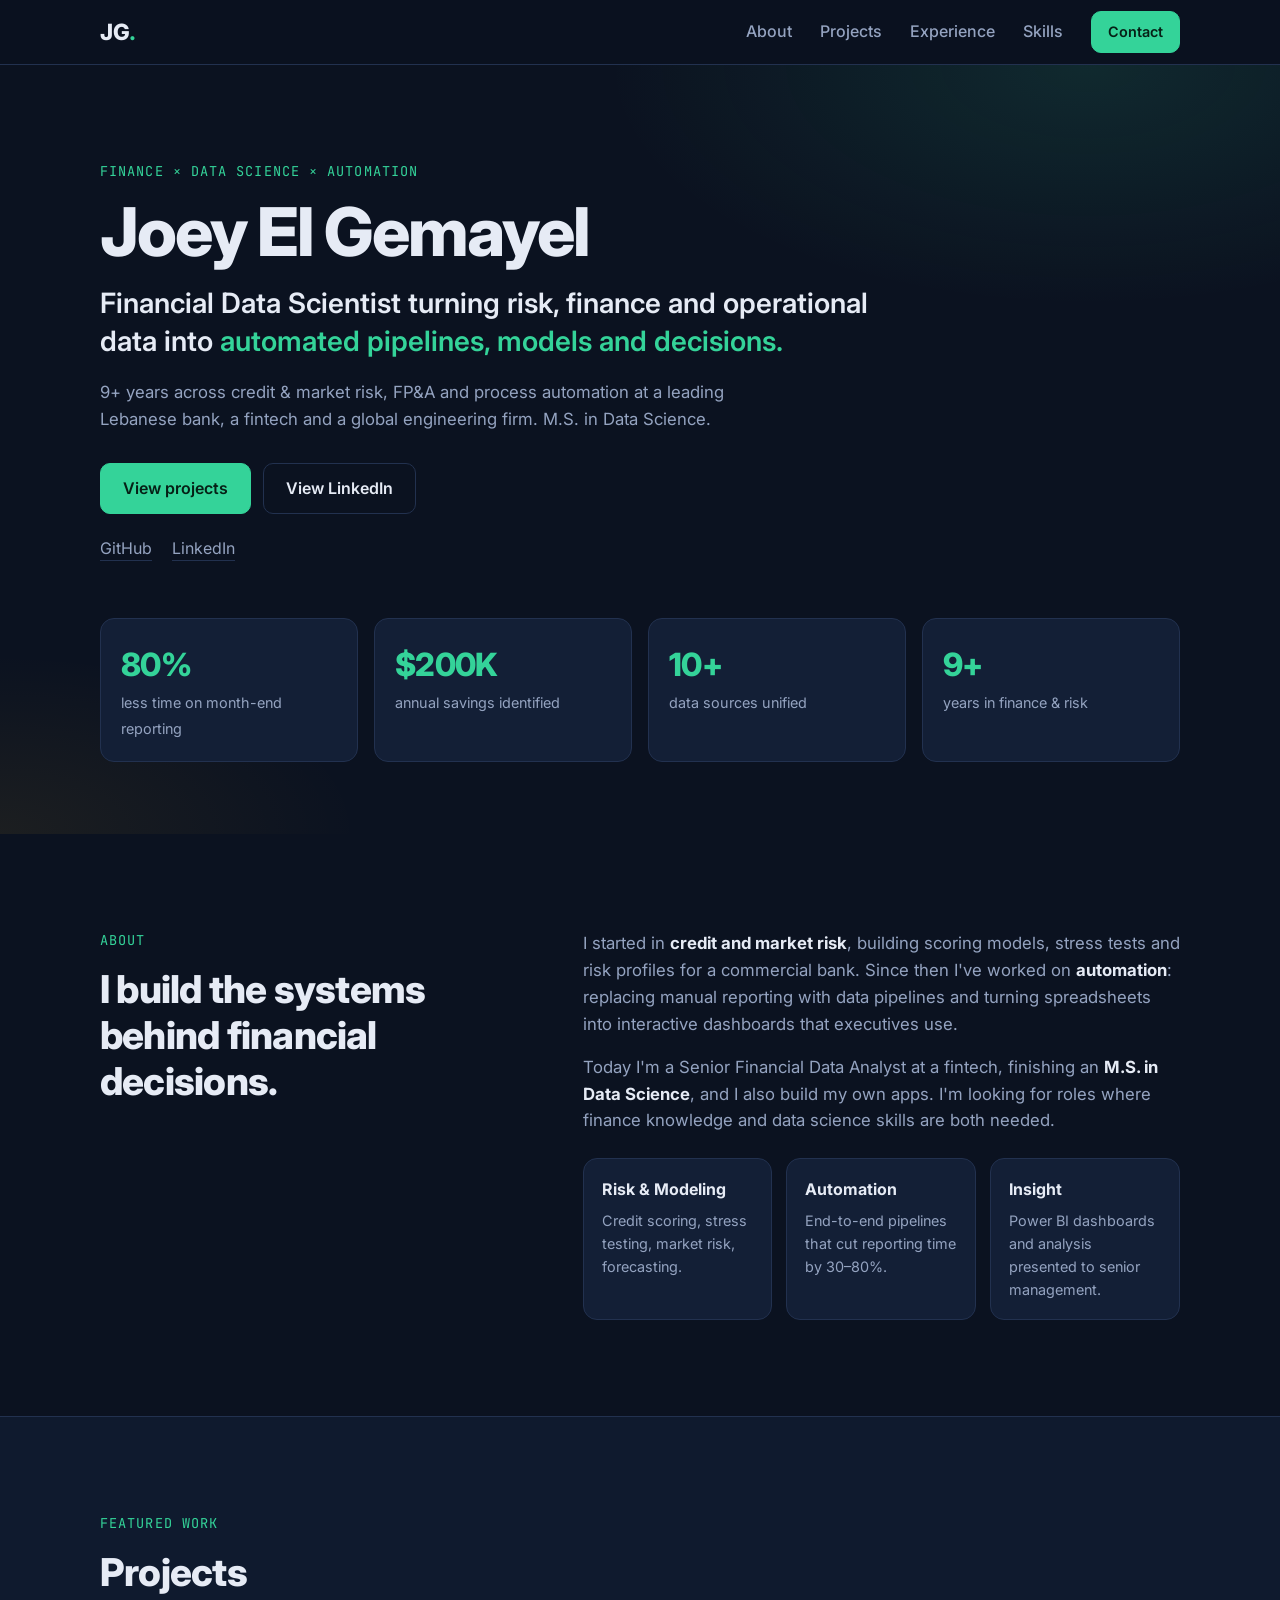
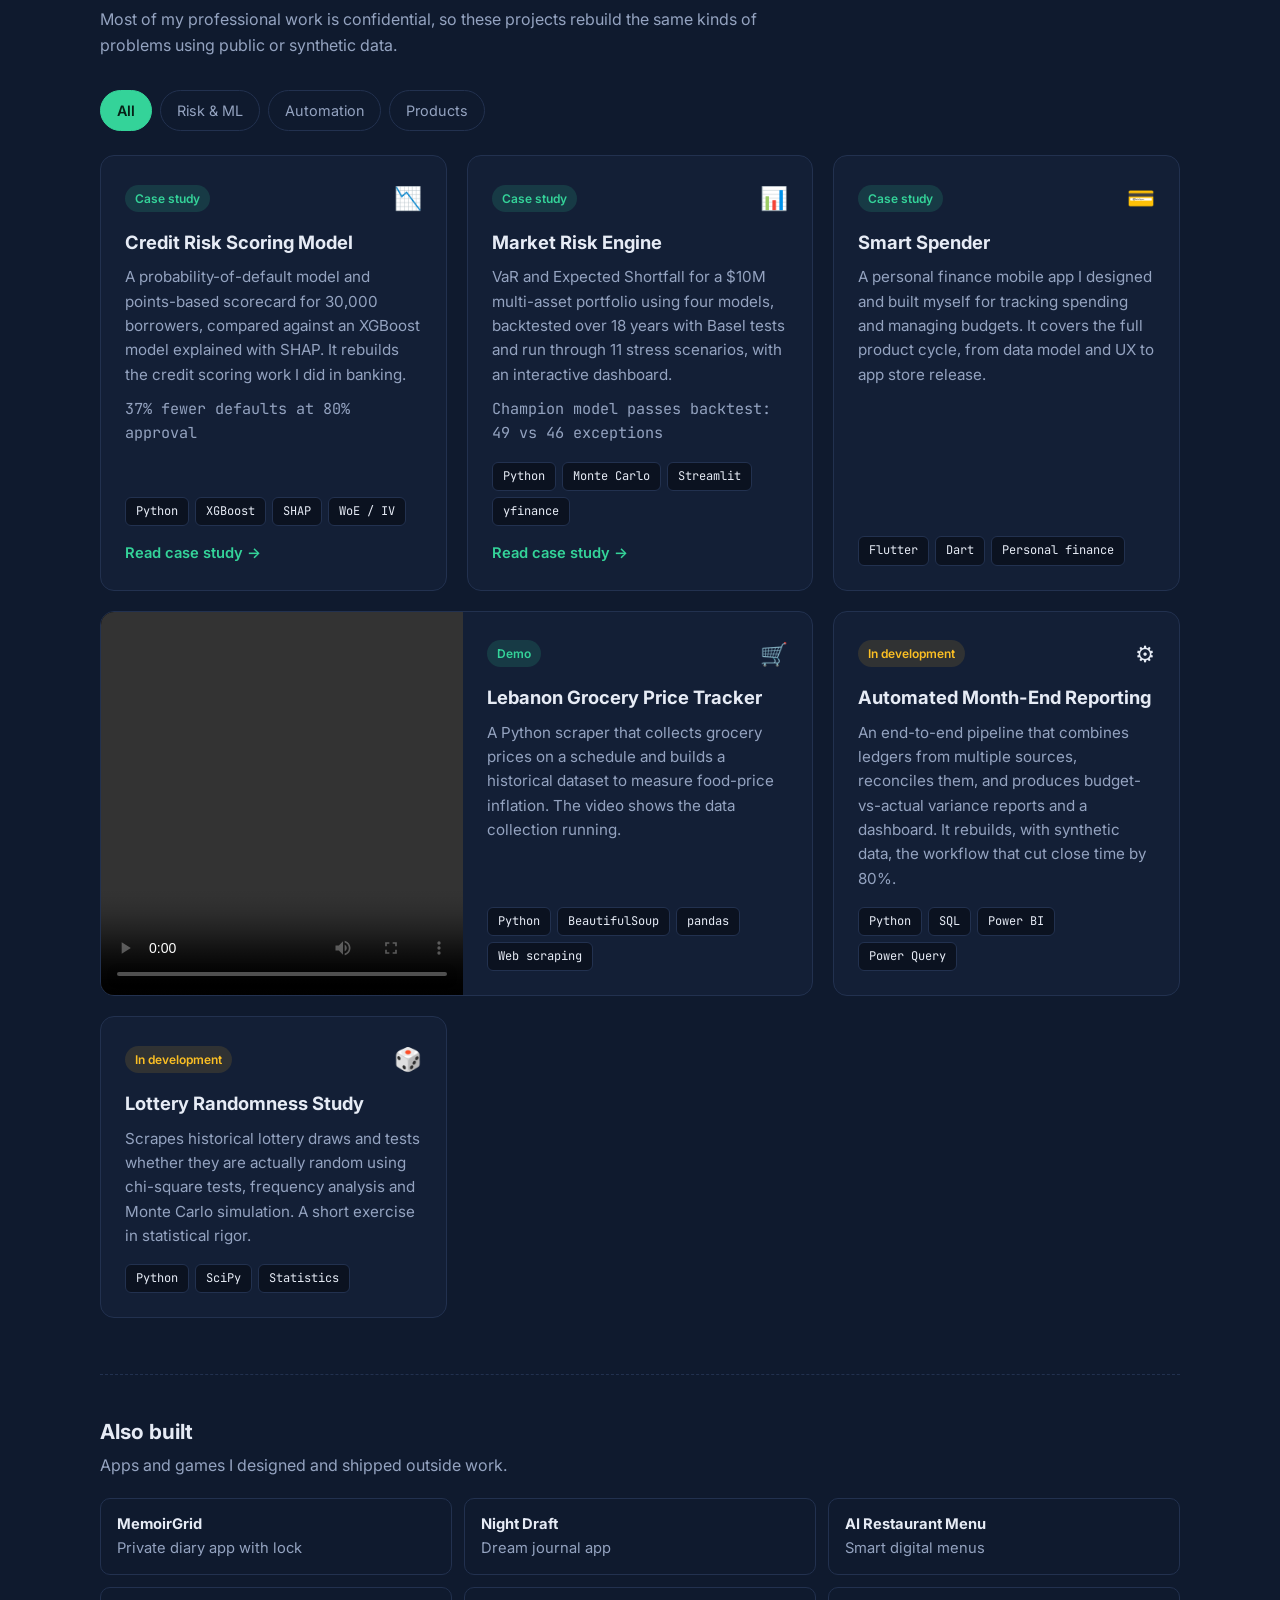
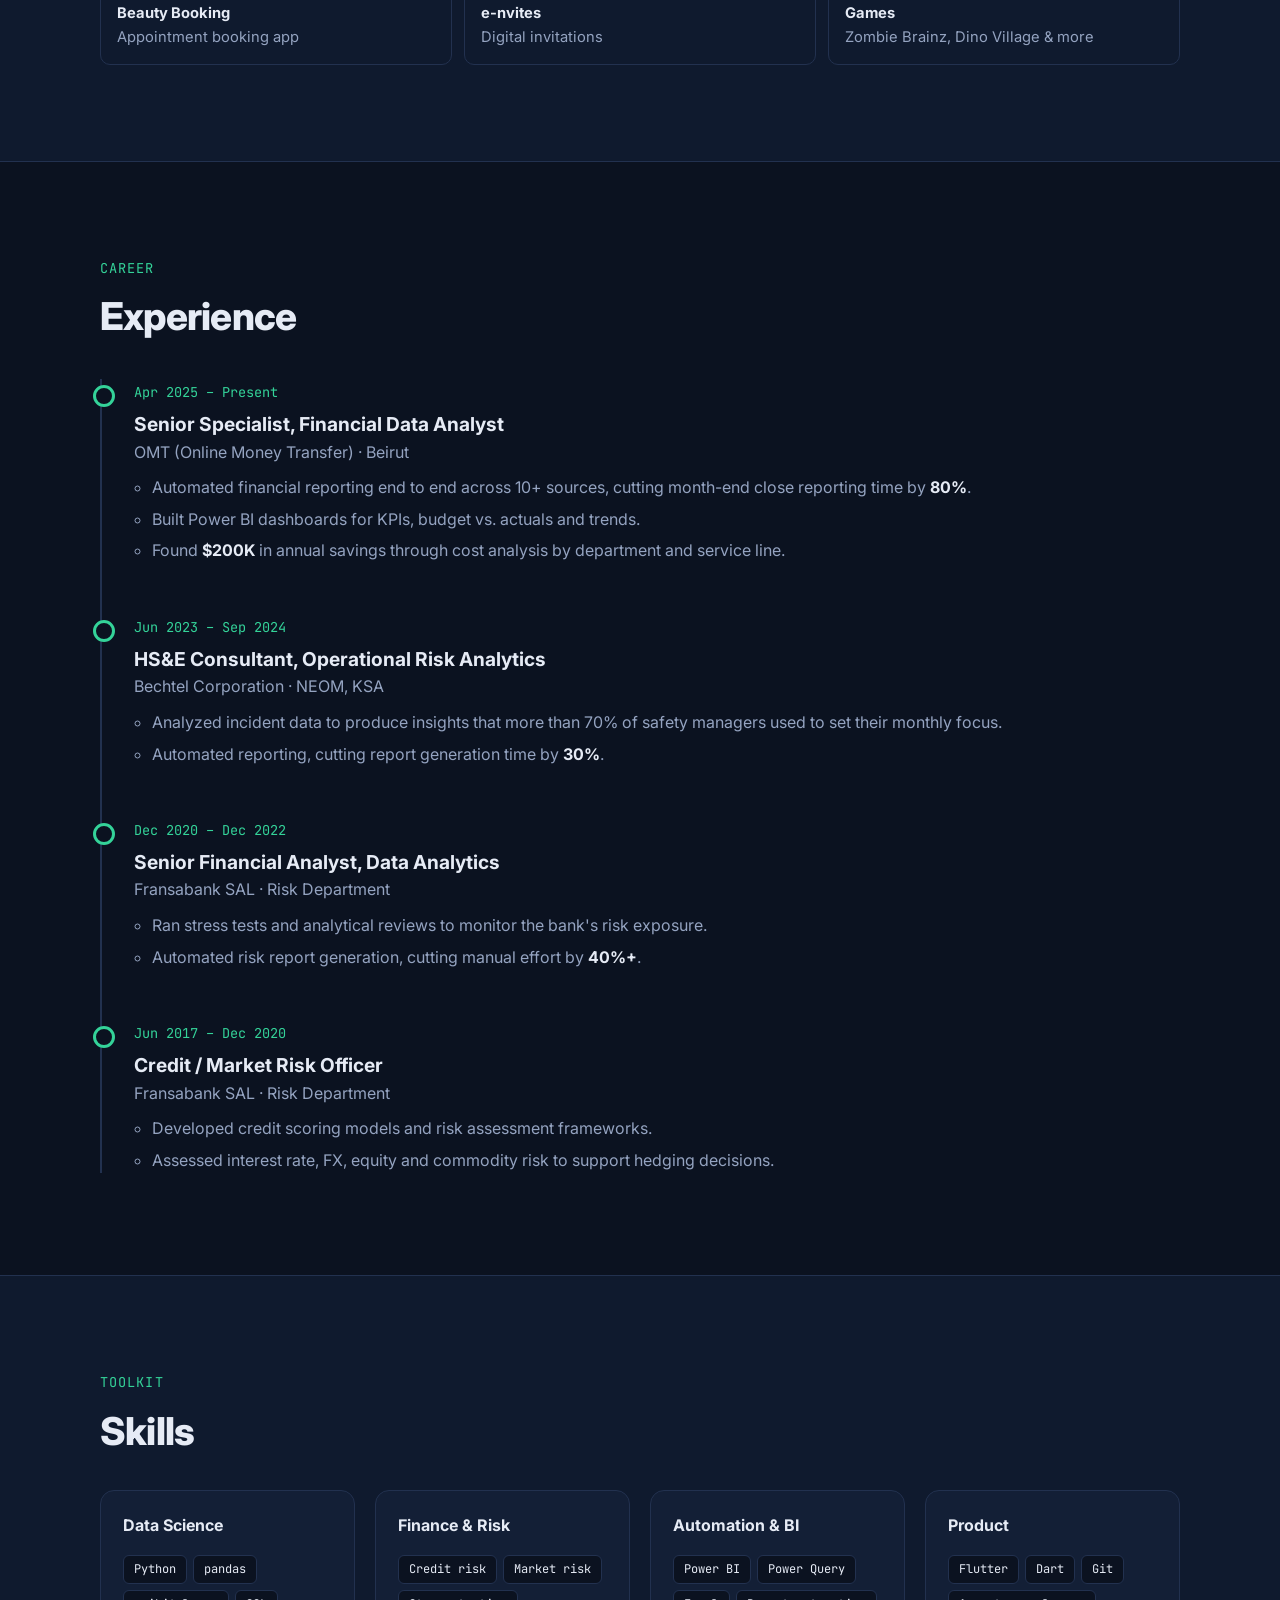
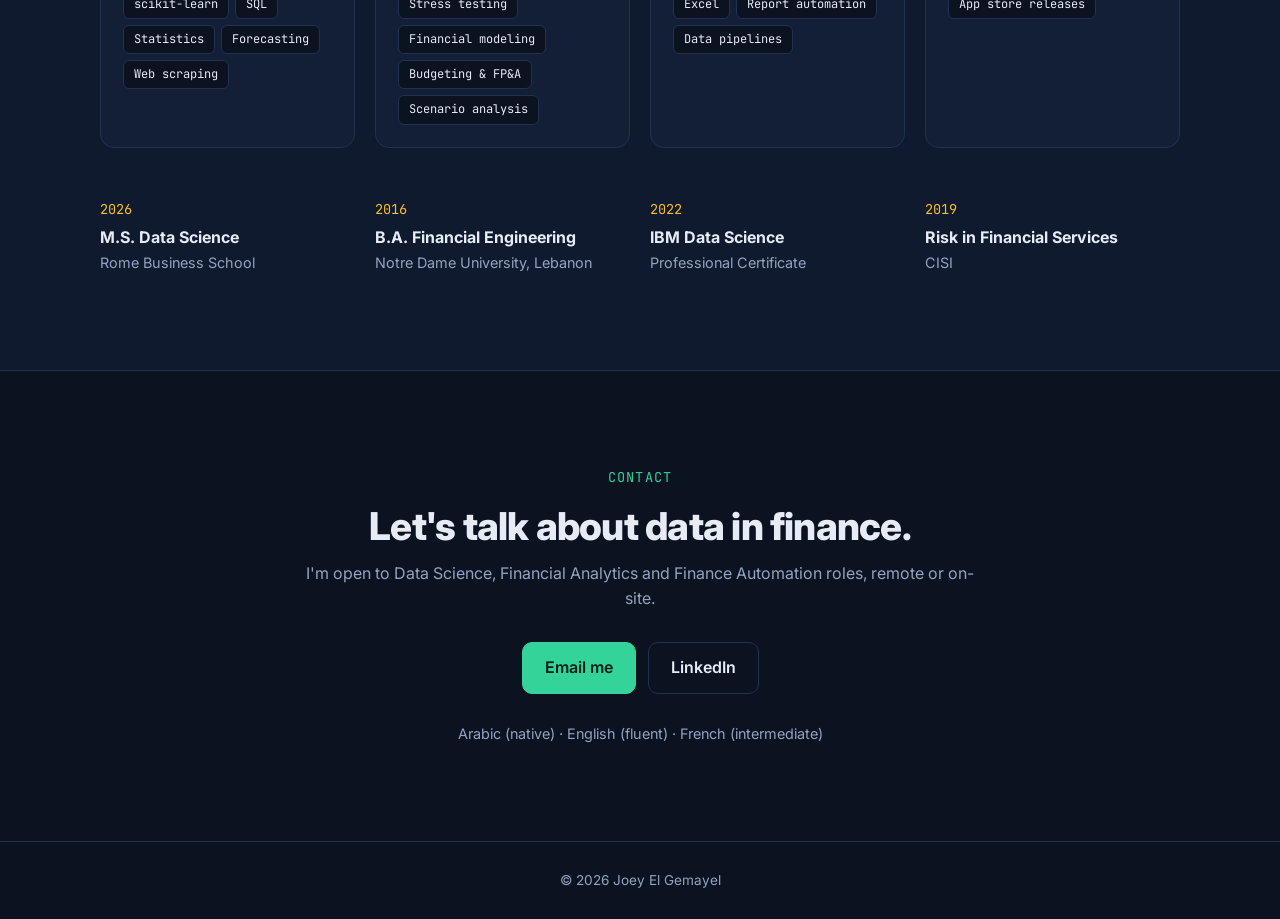
==== index.html @ eca023f8 "Portfolio site: home page and credit/market risk case studies Co-Authored-By: Claude Opus 5.5 <norep" ====
<!doctype html>
<html lang="en">
<head>
  <meta charset="utf-8" />
  <meta name="viewport" content="width=device-width, initial-scale=1" />
  <title>Joey El Gemayel | Financial Data Scientist</title>
  <meta name="description" content="Financial Data Scientist with 9+ years in risk, FP&A and automation. Python, SQL, Power BI, machine learning." />
  <link rel="preconnect" href="https://fonts.googleapis.com" />
  <link rel="preconnect" href="https://fonts.gstatic.com" crossorigin />
  <link href="https://fonts.googleapis.com/css2?family=Inter:wght@400;500;600;700;800&family=JetBrains+Mono:wght@500&display=swap" rel="stylesheet" />
  <link rel="stylesheet" href="styles.css" />
</head>
<body>
  <header class="nav" id="top">
    <div class="container nav-inner">
      <a href="#top" class="logo">JG<span>.</span></a>
      <button class="nav-toggle" aria-label="Open menu" aria-expanded="false">&#9776;</button>
      <nav class="nav-links">
        <a href="#about">About</a>
        <a href="#projects">Projects</a>
        <a href="#experience">Experience</a>
        <a href="#skills">Skills</a>
        <a href="#contact" class="btn btn-small">Contact</a>
      </nav>
    </div>
  </header>

  <main>
    <!-- HERO -->
    <section class="hero">
      <div class="container hero-inner">
        <p class="eyebrow mono">Finance × Data Science × Automation</p>
        <h1>Joey El Gemayel</h1>
        <h2 class="hero-sub">Financial Data Scientist turning risk, finance and operational data into <span class="accent">automated pipelines, models and decisions.</span></h2>
        <p class="hero-text">9+ years across credit &amp; market risk, FP&amp;A and process automation at a leading Lebanese bank, a fintech and a global engineering firm. M.S. in Data Science.</p>
        <div class="hero-cta">
          <a href="#projects" class="btn">View projects</a>
          <a href="https://linkedin.com/in/joey-el-gemayel-682924b0" class="btn btn-ghost" target="_blank" rel="noopener">View LinkedIn</a>
        </div>
        <ul class="hero-links">
          <li><a href="https://github.com/joeygem" target="_blank" rel="noopener">GitHub</a></li>
          <li><a href="https://linkedin.com/in/joey-el-gemayel-682924b0" target="_blank" rel="noopener">LinkedIn</a></li>
        </ul>

        <div class="stats">
          <div class="stat"><span class="stat-num" data-count="80" data-suffix="%">0</span><span class="stat-label">less time on month-end reporting</span></div>
          <div class="stat"><span class="stat-num" data-count="200" data-prefix="$" data-suffix="K">0</span><span class="stat-label">annual savings identified</span></div>
          <div class="stat"><span class="stat-num" data-count="10" data-suffix="+">0</span><span class="stat-label">data sources unified</span></div>
          <div class="stat"><span class="stat-num" data-count="9" data-suffix="+">0</span><span class="stat-label">years in finance &amp; risk</span></div>
        </div>
      </div>
    </section>

    <!-- ABOUT -->
    <section class="section" id="about">
      <div class="container about">
        <div>
          <p class="eyebrow mono">About</p>
          <h2 class="section-title">I build the systems behind financial decisions.</h2>
        </div>
        <div class="about-text">
          <p>I started in <strong>credit and market risk</strong>, building scoring models, stress tests and risk profiles for a commercial bank. Since then I've worked on <strong>automation</strong>: replacing manual reporting with data pipelines and turning spreadsheets into interactive dashboards that executives use.</p>
          <p>Today I'm a Senior Financial Data Analyst at a fintech, finishing an <strong>M.S. in Data Science</strong>, and I also build my own apps. I'm looking for roles where finance knowledge and data science skills are both needed.</p>
          <div class="pillars">
            <div class="pillar"><h3>Risk &amp; Modeling</h3><p>Credit scoring, stress testing, market risk, forecasting.</p></div>
            <div class="pillar"><h3>Automation</h3><p>End-to-end pipelines that cut reporting time by 30–80%.</p></div>
            <div class="pillar"><h3>Insight</h3><p>Power BI dashboards and analysis presented to senior management.</p></div>
          </div>
        </div>
      </div>
    </section>

    <!-- PROJECTS -->
    <section class="section section-alt" id="projects">
      <div class="container">
        <p class="eyebrow mono">Featured work</p>
        <h2 class="section-title">Projects</h2>
        <p class="section-lead">Most of my professional work is confidential, so these projects rebuild the same kinds of problems using public or synthetic data.</p>

        <div class="filters" role="tablist">
          <button class="filter active" data-filter="all">All</button>
          <button class="filter" data-filter="risk">Risk &amp; ML</button>
          <button class="filter" data-filter="automation">Automation</button>
          <button class="filter" data-filter="product">Products</button>
        </div>

        <div class="grid projects">
          <article class="card" data-cat="risk">
            <div class="card-top"><span class="badge badge-live">Case study</span><span class="card-icon">📉</span></div>
            <h3>Credit Risk Scoring Model</h3>
            <p>A probability-of-default model and points-based scorecard for 30,000 borrowers, compared against an XGBoost model explained with SHAP. It rebuilds the credit scoring work I did in banking.</p>
            <p class="card-metric">37% fewer defaults at 80% approval</p>
            <ul class="tags"><li>Python</li><li>XGBoost</li><li>SHAP</li><li>WoE / IV</li></ul>
            <a href="projects/credit-risk.html" class="card-link">Read case study →</a>
          </article>

          <article class="card" data-cat="risk">
            <div class="card-top"><span class="badge badge-live">Case study</span><span class="card-icon">📊</span></div>
            <h3>Market Risk Engine</h3>
            <p>VaR and Expected Shortfall for a $10M multi-asset portfolio using four models, backtested over 18 years with Basel tests and run through 11 stress scenarios, with an interactive dashboard.</p>
            <p class="card-metric">Champion model passes backtest: 49 vs 46 exceptions</p>
            <ul class="tags"><li>Python</li><li>Monte Carlo</li><li>Streamlit</li><li>yfinance</li></ul>
            <a href="projects/market-risk.html" class="card-link">Read case study →</a>
          </article>

          <article class="card" data-cat="product">
            <div class="card-top"><span class="badge badge-live">Case study</span><span class="card-icon">💳</span></div>
            <h3>Smart Spender</h3>
            <p>A personal finance mobile app I designed and built myself for tracking spending and managing budgets. It covers the full product cycle, from data model and UX to app store release.</p>
            <ul class="tags"><li>Flutter</li><li>Dart</li><li>Personal finance</li></ul>
          </article>

          <article class="card card-wide" data-cat="automation">
            <div class="card-media">
              <video src="assets/grocery-scraper-demo.mp4" controls preload="metadata" playsinline></video>
            </div>
            <div class="card-body">
              <div class="card-top"><span class="badge badge-live">Demo</span><span class="card-icon">🛒</span></div>
              <h3>Lebanon Grocery Price Tracker</h3>
              <p>A Python scraper that collects grocery prices on a schedule and builds a historical dataset to measure food-price inflation. The video shows the data collection running.</p>
              <ul class="tags"><li>Python</li><li>BeautifulSoup</li><li>pandas</li><li>Web scraping</li></ul>
            </div>
          </article>

          <article class="card" data-cat="automation">
            <div class="card-top"><span class="badge badge-soon">In development</span><span class="card-icon">⚙️</span></div>
            <h3>Automated Month-End Reporting</h3>
            <p>An end-to-end pipeline that combines ledgers from multiple sources, reconciles them, and produces budget-vs-actual variance reports and a dashboard. It rebuilds, with synthetic data, the workflow that cut close time by 80%.</p>
            <ul class="tags"><li>Python</li><li>SQL</li><li>Power BI</li><li>Power Query</li></ul>
          </article>

          <article class="card" data-cat="risk">
            <div class="card-top"><span class="badge badge-soon">In development</span><span class="card-icon">🎲</span></div>
            <h3>Lottery Randomness Study</h3>
            <p>Scrapes historical lottery draws and tests whether they are actually random using chi-square tests, frequency analysis and Monte Carlo simulation. A short exercise in statistical rigor.</p>
            <ul class="tags"><li>Python</li><li>SciPy</li><li>Statistics</li></ul>
          </article>
        </div>

        <div class="side">
          <h3 class="side-title">Also built</h3>
          <p class="side-lead">Apps and games I designed and shipped outside work.</p>
          <ul class="side-list">
            <li><strong>MemoirGrid</strong> Private diary app with lock</li>
            <li><strong>Night Draft</strong> Dream journal app</li>
            <li><strong>AI Restaurant Menu</strong> Smart digital menus</li>
            <li><strong>Beauty Booking</strong> Appointment booking app</li>
            <li><strong>e-nvites</strong> Digital invitations</li>
            <li><strong>Games</strong> Zombie Brainz, Dino Village &amp; more</li>
          </ul>
        </div>
      </div>
    </section>

    <!-- EXPERIENCE -->
    <section class="section" id="experience">
      <div class="container">
        <p class="eyebrow mono">Career</p>
        <h2 class="section-title">Experience</h2>
        <ol class="timeline">
          <li>
            <span class="tl-date mono">Apr 2025 – Present</span>
            <h3>Senior Specialist, Financial Data Analyst</h3>
            <p class="tl-org">OMT (Online Money Transfer) · Beirut</p>
            <ul>
              <li>Automated financial reporting end to end across 10+ sources, cutting month-end close reporting time by <strong>80%</strong>.</li>
              <li>Built Power BI dashboards for KPIs, budget vs. actuals and trends.</li>
              <li>Found <strong>$200K</strong> in annual savings through cost analysis by department and service line.</li>
            </ul>
          </li>
          <li>
            <span class="tl-date mono">Jun 2023 – Sep 2024</span>
            <h3>HS&amp;E Consultant, Operational Risk Analytics</h3>
            <p class="tl-org">Bechtel Corporation · NEOM, KSA</p>
            <ul>
              <li>Analyzed incident data to produce insights that more than 70% of safety managers used to set their monthly focus.</li>
              <li>Automated reporting, cutting report generation time by <strong>30%</strong>.</li>
            </ul>
          </li>
          <li>
            <span class="tl-date mono">Dec 2020 – Dec 2022</span>
            <h3>Senior Financial Analyst, Data Analytics</h3>
            <p class="tl-org">Fransabank SAL · Risk Department</p>
            <ul>
              <li>Ran stress tests and analytical reviews to monitor the bank's risk exposure.</li>
              <li>Automated risk report generation, cutting manual effort by <strong>40%+</strong>.</li>
            </ul>
          </li>
          <li>
            <span class="tl-date mono">Jun 2017 – Dec 2020</span>
            <h3>Credit / Market Risk Officer</h3>
            <p class="tl-org">Fransabank SAL · Risk Department</p>
            <ul>
              <li>Developed credit scoring models and risk assessment frameworks.</li>
              <li>Assessed interest rate, FX, equity and commodity risk to support hedging decisions.</li>
            </ul>
          </li>
        </ol>
      </div>
    </section>

    <!-- SKILLS -->
    <section class="section section-alt" id="skills">
      <div class="container">
        <p class="eyebrow mono">Toolkit</p>
        <h2 class="section-title">Skills</h2>
        <div class="grid skills">
          <div class="skill-group">
            <h3>Data Science</h3>
            <ul class="tags"><li>Python</li><li>pandas</li><li>scikit-learn</li><li>SQL</li><li>Statistics</li><li>Forecasting</li><li>Web scraping</li></ul>
          </div>
          <div class="skill-group">
            <h3>Finance &amp; Risk</h3>
            <ul class="tags"><li>Credit risk</li><li>Market risk</li><li>Stress testing</li><li>Financial modeling</li><li>Budgeting &amp; FP&amp;A</li><li>Scenario analysis</li></ul>
          </div>
          <div class="skill-group">
            <h3>Automation &amp; BI</h3>
            <ul class="tags"><li>Power BI</li><li>Power Query</li><li>Excel</li><li>Report automation</li><li>Data pipelines</li></ul>
          </div>
          <div class="skill-group">
            <h3>Product</h3>
            <ul class="tags"><li>Flutter</li><li>Dart</li><li>Git</li><li>App store releases</li></ul>
          </div>
        </div>

        <div class="edu">
          <div class="edu-item"><span class="mono">2026</span><h3>M.S. Data Science</h3><p>Rome Business School</p></div>
          <div class="edu-item"><span class="mono">2016</span><h3>B.A. Financial Engineering</h3><p>Notre Dame University, Lebanon</p></div>
          <div class="edu-item"><span class="mono">2022</span><h3>IBM Data Science</h3><p>Professional Certificate</p></div>
          <div class="edu-item"><span class="mono">2019</span><h3>Risk in Financial Services</h3><p>CISI</p></div>
        </div>
      </div>
    </section>

    <!-- CONTACT -->
    <section class="section contact" id="contact">
      <div class="container contact-inner">
        <p class="eyebrow mono">Contact</p>
        <h2 class="section-title">Let's talk about data in finance.</h2>
        <p class="section-lead">I'm open to Data Science, Financial Analytics and Finance Automation roles, remote or on-site.</p>
        <div class="hero-cta center">
          <a href="mailto:gemayel.joey@gmail.com" class="btn">Email me</a>
          <a href="https://linkedin.com/in/joey-el-gemayel-682924b0" class="btn btn-ghost" target="_blank" rel="noopener">LinkedIn</a>
        </div>
        <p class="langs">Arabic (native) · English (fluent) · French (intermediate)</p>
      </div>
    </section>
  </main>

  <footer class="footer">
    <div class="container">© <span id="year"></span> Joey El Gemayel</div>
  </footer>

  <script src="script.js"></script>
</body>
</html>
---- styles.css ----
:root {
  --bg: #0b1220;
  --bg-alt: #0f1a2e;
  --surface: #131f36;
  --border: #22314f;
  --text: #e6ebf5;
  --muted: #94a3c0;
  --accent: #34d399;
  --accent-2: #fbbf24;
  --radius: 14px;
  --max: 1120px;
}

* { box-sizing: border-box; margin: 0; padding: 0; }
html { scroll-behavior: smooth; scroll-padding-top: 72px; }
body {
  font-family: "Inter", system-ui, sans-serif;
  background: var(--bg);
  color: var(--text);
  line-height: 1.6;
  -webkit-font-smoothing: antialiased;
}
a { color: inherit; text-decoration: none; }
img, video { max-width: 100%; display: block; }
.container { width: 100%; max-width: var(--max); margin: 0 auto; padding: 0 20px; }
.mono { font-family: "JetBrains Mono", monospace; }
.accent { color: var(--accent); }

/* Buttons */
.btn {
  display: inline-block;
  background: var(--accent);
  color: #062016;
  font-weight: 600;
  padding: 12px 22px;
  border-radius: 10px;
  border: 1px solid var(--accent);
  transition: transform .15s, box-shadow .15s, background .15s;
}
.btn:hover { transform: translateY(-2px); box-shadow: 0 8px 24px rgba(52, 211, 153, .25); }
.btn-ghost { background: transparent; color: var(--text); border-color: var(--border); }
.btn-ghost:hover { border-color: var(--accent); box-shadow: none; }
.btn-small { padding: 8px 16px; font-size: .9rem; }

/* Nav */
.nav {
  position: sticky; top: 0; z-index: 50;
  background: rgba(11, 18, 32, .85);
  backdrop-filter: blur(10px);
  border-bottom: 1px solid var(--border);
}
.nav-inner { display: flex; align-items: center; justify-content: space-between; height: 64px; }
.logo { font-weight: 800; font-size: 1.4rem; letter-spacing: -.02em; }
.logo span { color: var(--accent); }
.nav-links { display: flex; gap: 28px; align-items: center; }
.nav-links a:not(.btn) { color: var(--muted); font-weight: 500; transition: color .15s; }
.nav-links a:not(.btn):hover { color: var(--text); }
.nav-toggle { display: none; background: none; border: 0; color: var(--text); font-size: 1.5rem; cursor: pointer; }

/* Hero */
.hero {
  padding: 96px 0 72px;
  background:
    radial-gradient(800px 400px at 85% 0%, rgba(52, 211, 153, .12), transparent 60%),
    radial-gradient(600px 300px at 0% 100%, rgba(251, 191, 36, .07), transparent 60%);
}
.eyebrow { color: var(--accent); font-size: .85rem; letter-spacing: .08em; text-transform: uppercase; margin-bottom: 14px; }
.hero h1 { font-size: clamp(2.6rem, 6vw, 4.2rem); font-weight: 800; letter-spacing: -.03em; line-height: 1.05; }
.hero-sub { font-size: clamp(1.25rem, 2.6vw, 1.75rem); font-weight: 600; max-width: 820px; margin-top: 18px; line-height: 1.35; }
.hero-text { color: var(--muted); max-width: 640px; margin-top: 18px; font-size: 1.05rem; }
.hero-cta { display: flex; gap: 12px; flex-wrap: wrap; margin-top: 30px; }
.hero-cta.center { justify-content: center; }
.hero-links { display: flex; gap: 20px; list-style: none; margin-top: 22px; }
.hero-links a { color: var(--muted); border-bottom: 1px solid var(--border); padding-bottom: 2px; }
.hero-links a:hover { color: var(--accent); border-color: var(--accent); }

.stats { display: grid; grid-template-columns: repeat(4, 1fr); gap: 16px; margin-top: 56px; }
.stat { background: var(--surface); border: 1px solid var(--border); border-radius: var(--radius); padding: 20px; }
.stat-num { display: block; font-size: 2rem; font-weight: 800; color: var(--accent); letter-spacing: -.02em; }
.stat-label { color: var(--muted); font-size: .9rem; }

/* Sections */
.section { padding: 96px 0; }
.section-alt { background: var(--bg-alt); border-top: 1px solid var(--border); border-bottom: 1px solid var(--border); }
.section-title { font-size: clamp(1.8rem, 3.5vw, 2.4rem); font-weight: 800; letter-spacing: -.02em; line-height: 1.2; }
.section-lead { color: var(--muted); max-width: 680px; margin-top: 12px; }

/* About */
.about { display: grid; grid-template-columns: 1fr 1.4fr; gap: 56px; align-items: start; }
.about-text p { color: var(--muted); margin-bottom: 16px; font-size: 1.05rem; }
.about-text strong { color: var(--text); }
.pillars { display: grid; grid-template-columns: repeat(3, 1fr); gap: 14px; margin-top: 24px; }
.pillar { background: var(--surface); border: 1px solid var(--border); border-radius: var(--radius); padding: 18px; }
.pillar h3 { font-size: 1rem; margin-bottom: 6px; }
.pillar p { font-size: .9rem; margin: 0; }

/* Filters */
.filters { display: flex; gap: 8px; flex-wrap: wrap; margin: 32px 0 24px; }
.filter {
  background: transparent; color: var(--muted);
  border: 1px solid var(--border); border-radius: 999px;
  padding: 8px 16px; font: inherit; font-size: .9rem; cursor: pointer;
  transition: all .15s;
}
.filter:hover { color: var(--text); }
.filter.active { background: var(--accent); color: #062016; border-color: var(--accent); font-weight: 600; }

/* Cards */
.grid { display: grid; gap: 20px; }
.projects { grid-template-columns: repeat(3, 1fr); }
.card {
  background: var(--surface); border: 1px solid var(--border);
  border-radius: var(--radius); padding: 24px;
  display: flex; flex-direction: column;
  transition: transform .2s, border-color .2s;
}
.card:hover { transform: translateY(-4px); border-color: rgba(52, 211, 153, .5); }
.card.hidden { display: none; }
.card h3 { font-size: 1.15rem; margin: 12px 0 8px; }
.card p { color: var(--muted); font-size: .95rem; flex: 1; }
.card-top { display: flex; justify-content: space-between; align-items: center; }
.card-icon { font-size: 1.4rem; }
.card-wide { grid-column: span 2; flex-direction: row; gap: 24px; padding: 0; overflow: hidden; }
.card-media { flex: 1.2; background: #000; display: flex; align-items: center; }
.card-media video { width: 100%; height: 100%; object-fit: cover; }
.card-body { flex: 1; padding: 24px 24px 24px 0; display: flex; flex-direction: column; }

.badge { font-size: .75rem; font-weight: 600; padding: 4px 10px; border-radius: 999px; }
.badge-live { background: rgba(52, 211, 153, .15); color: var(--accent); }
.badge-soon { background: rgba(251, 191, 36, .12); color: var(--accent-2); }

.tags { display: flex; flex-wrap: wrap; gap: 6px; list-style: none; margin-top: 16px; }
.tags li {
  font-family: "JetBrains Mono", monospace; font-size: .75rem;
  color: var(--text); background: var(--bg); border: 1px solid var(--border);
  padding: 4px 10px; border-radius: 6px;
}

/* Side projects */
.side { margin-top: 56px; padding-top: 40px; border-top: 1px dashed var(--border); }
.side-title { font-size: 1.3rem; }
.side-lead { color: var(--muted); margin-top: 4px; }
.side-list { list-style: none; display: grid; grid-template-columns: repeat(3, 1fr); gap: 12px; margin-top: 20px; }
.side-list li { color: var(--muted); font-size: .92rem; padding: 14px 16px; border: 1px solid var(--border); border-radius: 10px; }
.side-list strong { display: block; color: var(--text); }

/* Timeline */
.timeline { list-style: none; margin-top: 40px; border-left: 2px solid var(--border); padding-left: 32px; }
.timeline > li { position: relative; padding-bottom: 44px; }
.timeline > li:last-child { padding-bottom: 0; }
.timeline > li::before {
  content: ""; position: absolute; left: -41px; top: 6px;
  width: 16px; height: 16px; border-radius: 50%;
  background: var(--bg); border: 3px solid var(--accent);
}
.tl-date { color: var(--accent); font-size: .85rem; }
.timeline h3 { font-size: 1.2rem; margin-top: 4px; }
.tl-org { color: var(--muted); margin-bottom: 10px; }
.timeline ul { padding-left: 18px; color: var(--muted); }
.timeline ul li { margin-bottom: 6px; }
.timeline strong { color: var(--text); }

/* Skills */
.skills { grid-template-columns: repeat(4, 1fr); margin-top: 36px; }
.skill-group { background: var(--surface); border: 1px solid var(--border); border-radius: var(--radius); padding: 22px; }
.skill-group h3 { font-size: 1rem; }
.edu { display: grid; grid-template-columns: repeat(4, 1fr); gap: 20px; margin-top: 48px; }
.edu-item span { color: var(--accent-2); font-size: .85rem; }
.edu-item h3 { font-size: 1rem; margin-top: 4px; }
.edu-item p { color: var(--muted); font-size: .9rem; }

/* Contact */
.contact { text-align: center; }
.contact .section-lead { margin: 12px auto 0; }
.langs { color: var(--muted); margin-top: 28px; font-size: .9rem; }

.footer { border-top: 1px solid var(--border); padding: 28px 0; color: var(--muted); font-size: .85rem; text-align: center; }

/* Card link */
.card-link { margin-top: 16px; color: var(--accent); font-weight: 600; font-size: .92rem; }
.card-link:hover { text-decoration: underline; }
.card-metric { font-family: "JetBrains Mono", monospace; color: var(--accent-2); font-size: .85rem; margin-top: 10px; }

/* Case study pages */
.nav-static { display: flex !important; position: static !important; flex-direction: row !important; padding: 0 !important; border: 0 !important; background: none !important; }
.case-hero { padding: 72px 0 56px; }
.case-title { font-size: clamp(2.2rem, 5vw, 3.4rem); font-weight: 800; letter-spacing: -.03em; line-height: 1.1; }
.case-tags { margin-top: 24px; }
.case { max-width: 860px; }
.case-block { margin-bottom: 40px; }
.case-block h2 { font-size: 1.5rem; font-weight: 800; letter-spacing: -.01em; margin-bottom: 12px; }
.case-block p { color: var(--muted); font-size: 1.04rem; margin-bottom: 12px; }
.case-block strong { color: var(--text); }
.link { color: var(--accent); border-bottom: 1px solid rgba(52, 211, 153, .4); }
.muted { color: var(--muted); }
.steps { padding-left: 20px; color: var(--muted); }
.steps li { margin-bottom: 10px; }
.steps strong { color: var(--text); }
.case-fig { margin: 0 0 40px; }
.case-fig img { width: 100%; border-radius: var(--radius); border: 1px solid var(--border); }
.case-fig figcaption { color: var(--muted); font-size: .88rem; margin-top: 10px; }
.fig-grid { display: grid; grid-template-columns: 1fr 1fr; gap: 20px; }
.table-wrap { overflow-x: auto; }
.data-table { width: 100%; border-collapse: collapse; font-size: .95rem; }
.data-table th, .data-table td { text-align: left; padding: 12px 14px; border-bottom: 1px solid var(--border); }
.data-table th { color: var(--muted); font-weight: 600; font-size: .82rem; text-transform: uppercase; letter-spacing: .05em; }
.data-table td:not(:first-child) { font-family: "JetBrains Mono", monospace; }
.callout { background: var(--surface); border: 1px solid var(--border); border-left: 3px solid var(--accent); border-radius: var(--radius); padding: 24px; }
.case-nav { display: flex; justify-content: space-between; gap: 12px; flex-wrap: wrap; margin-top: 24px; }
@media (max-width: 680px) { .fig-grid { grid-template-columns: 1fr; } }

/* Reveal animation */
.reveal { opacity: 0; transform: translateY(16px); transition: opacity .6s, transform .6s; }
.reveal.visible { opacity: 1; transform: none; }
@media (prefers-reduced-motion: reduce) {
  .reveal { opacity: 1; transform: none; transition: none; }
  html { scroll-behavior: auto; }
}

/* Responsive */
@media (max-width: 960px) {
  .projects { grid-template-columns: repeat(2, 1fr); }
  .skills, .edu, .stats { grid-template-columns: repeat(2, 1fr); }
  .about { grid-template-columns: 1fr; gap: 24px; }
  .side-list { grid-template-columns: repeat(2, 1fr); }
}
@media (max-width: 680px) {
  .nav-toggle { display: block; }
  .nav-links {
    display: none; position: absolute; top: 64px; left: 0; right: 0;
    flex-direction: column; gap: 18px; padding: 24px;
    background: var(--bg); border-bottom: 1px solid var(--border);
  }
  .nav-links.open { display: flex; }
  .projects, .skills, .edu, .pillars, .side-list { grid-template-columns: 1fr; }
  .card-wide { grid-column: span 1; flex-direction: column; }
  .card-body { padding: 0 24px 24px; }
  .hero { padding: 64px 0 48px; }
  .section { padding: 72px 0; }
  .stat-num { font-size: 1.6rem; }
}
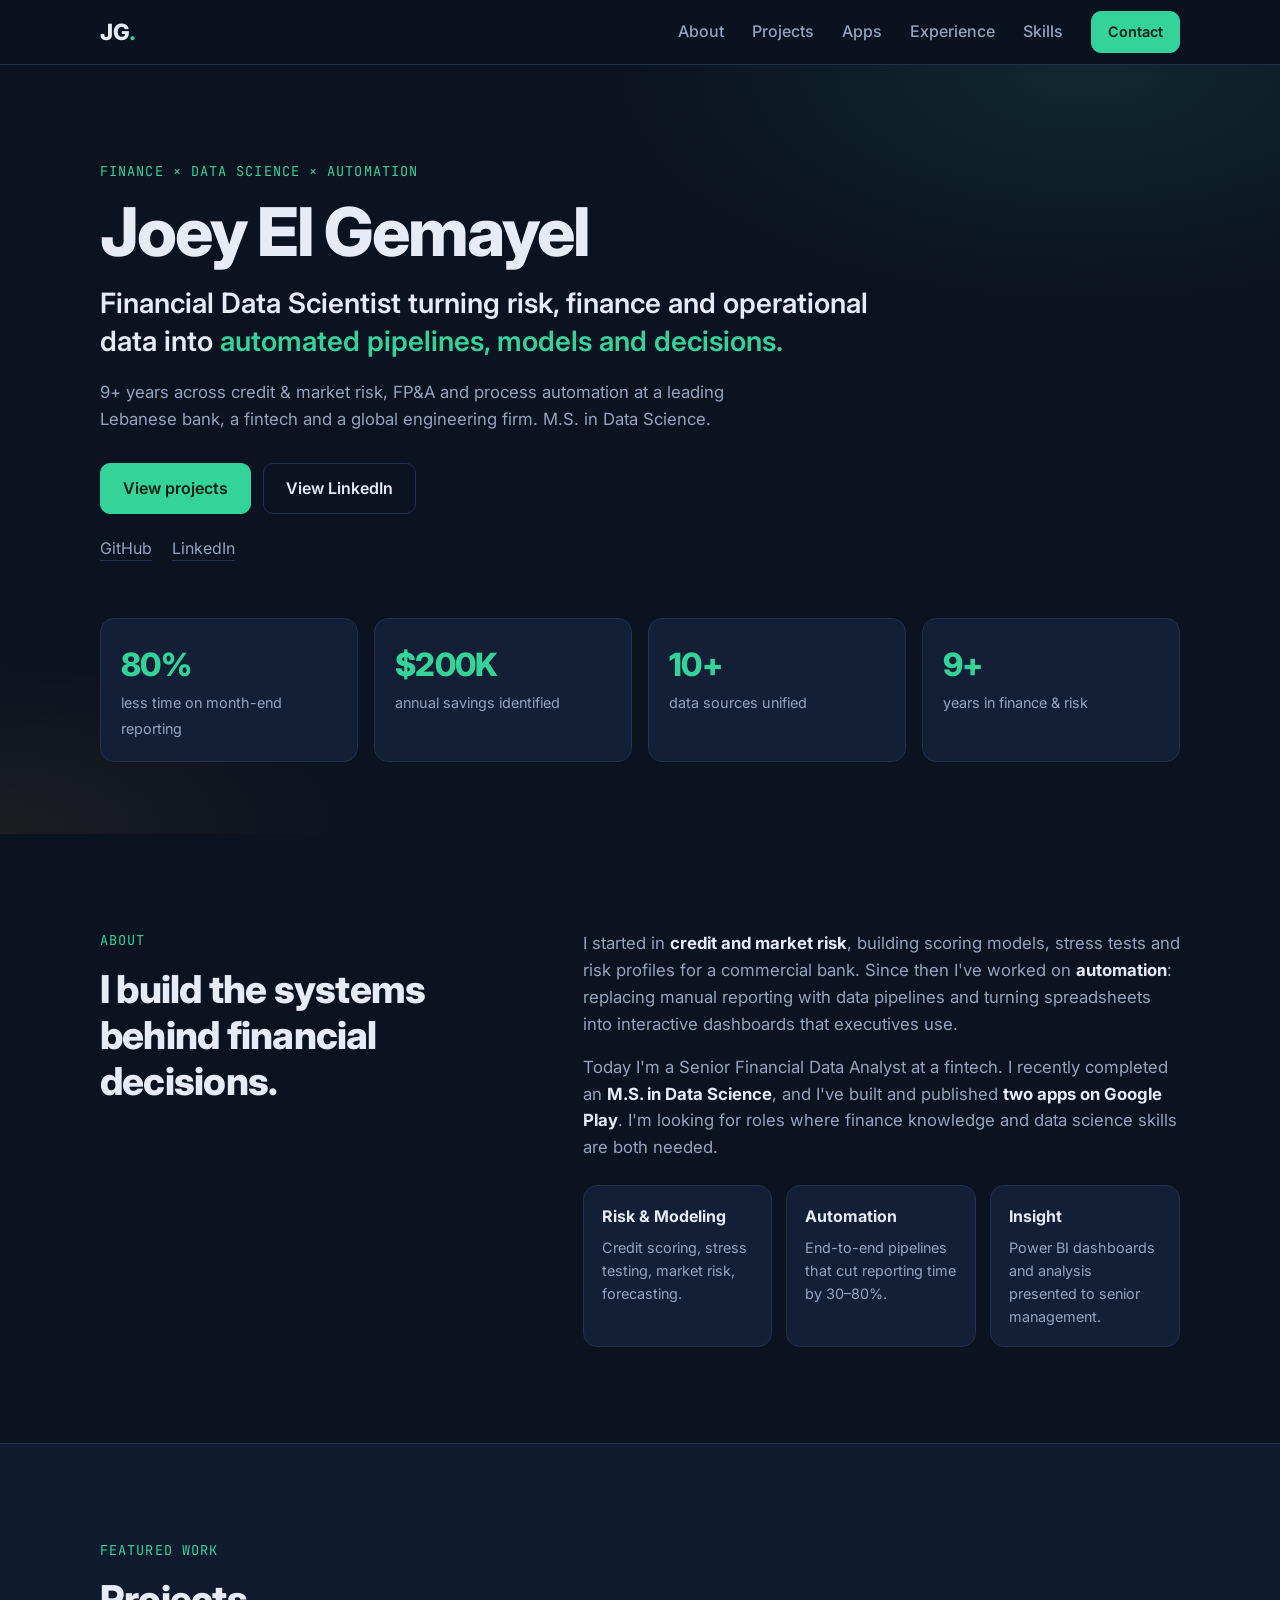
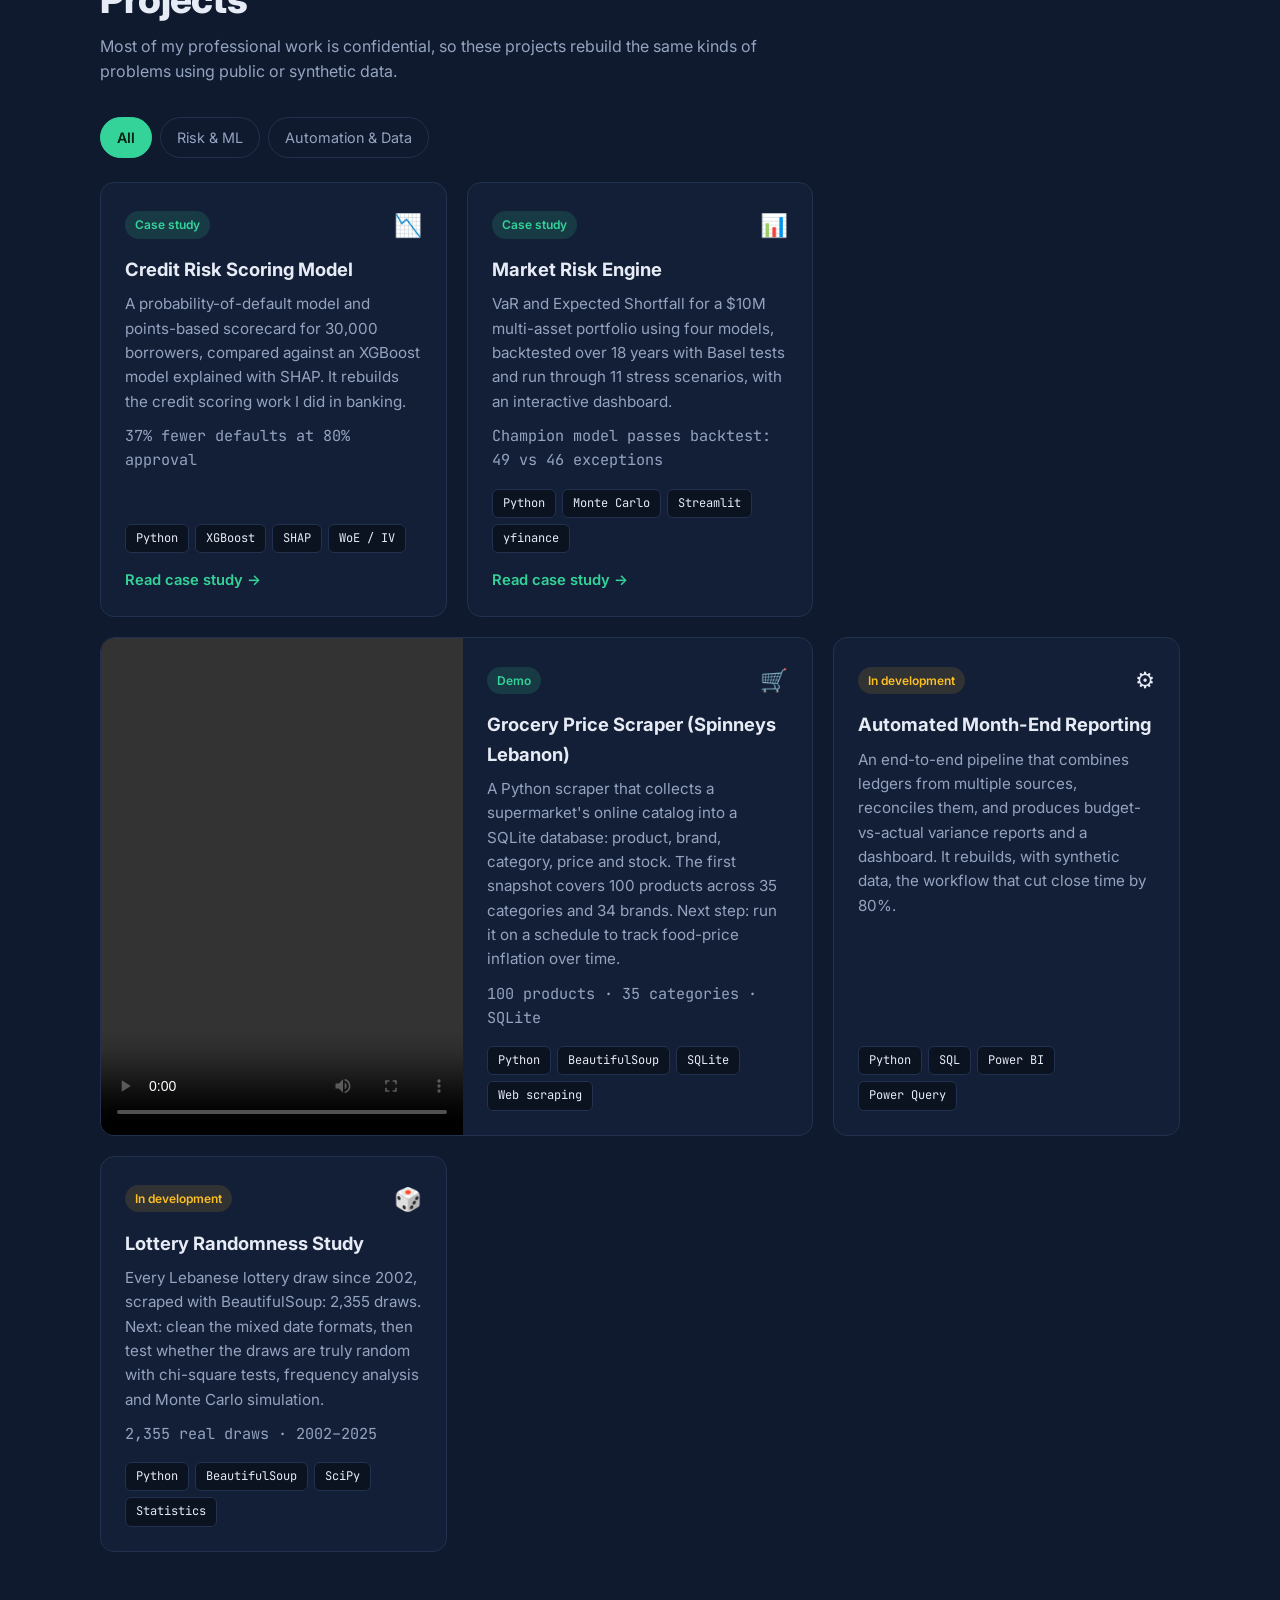
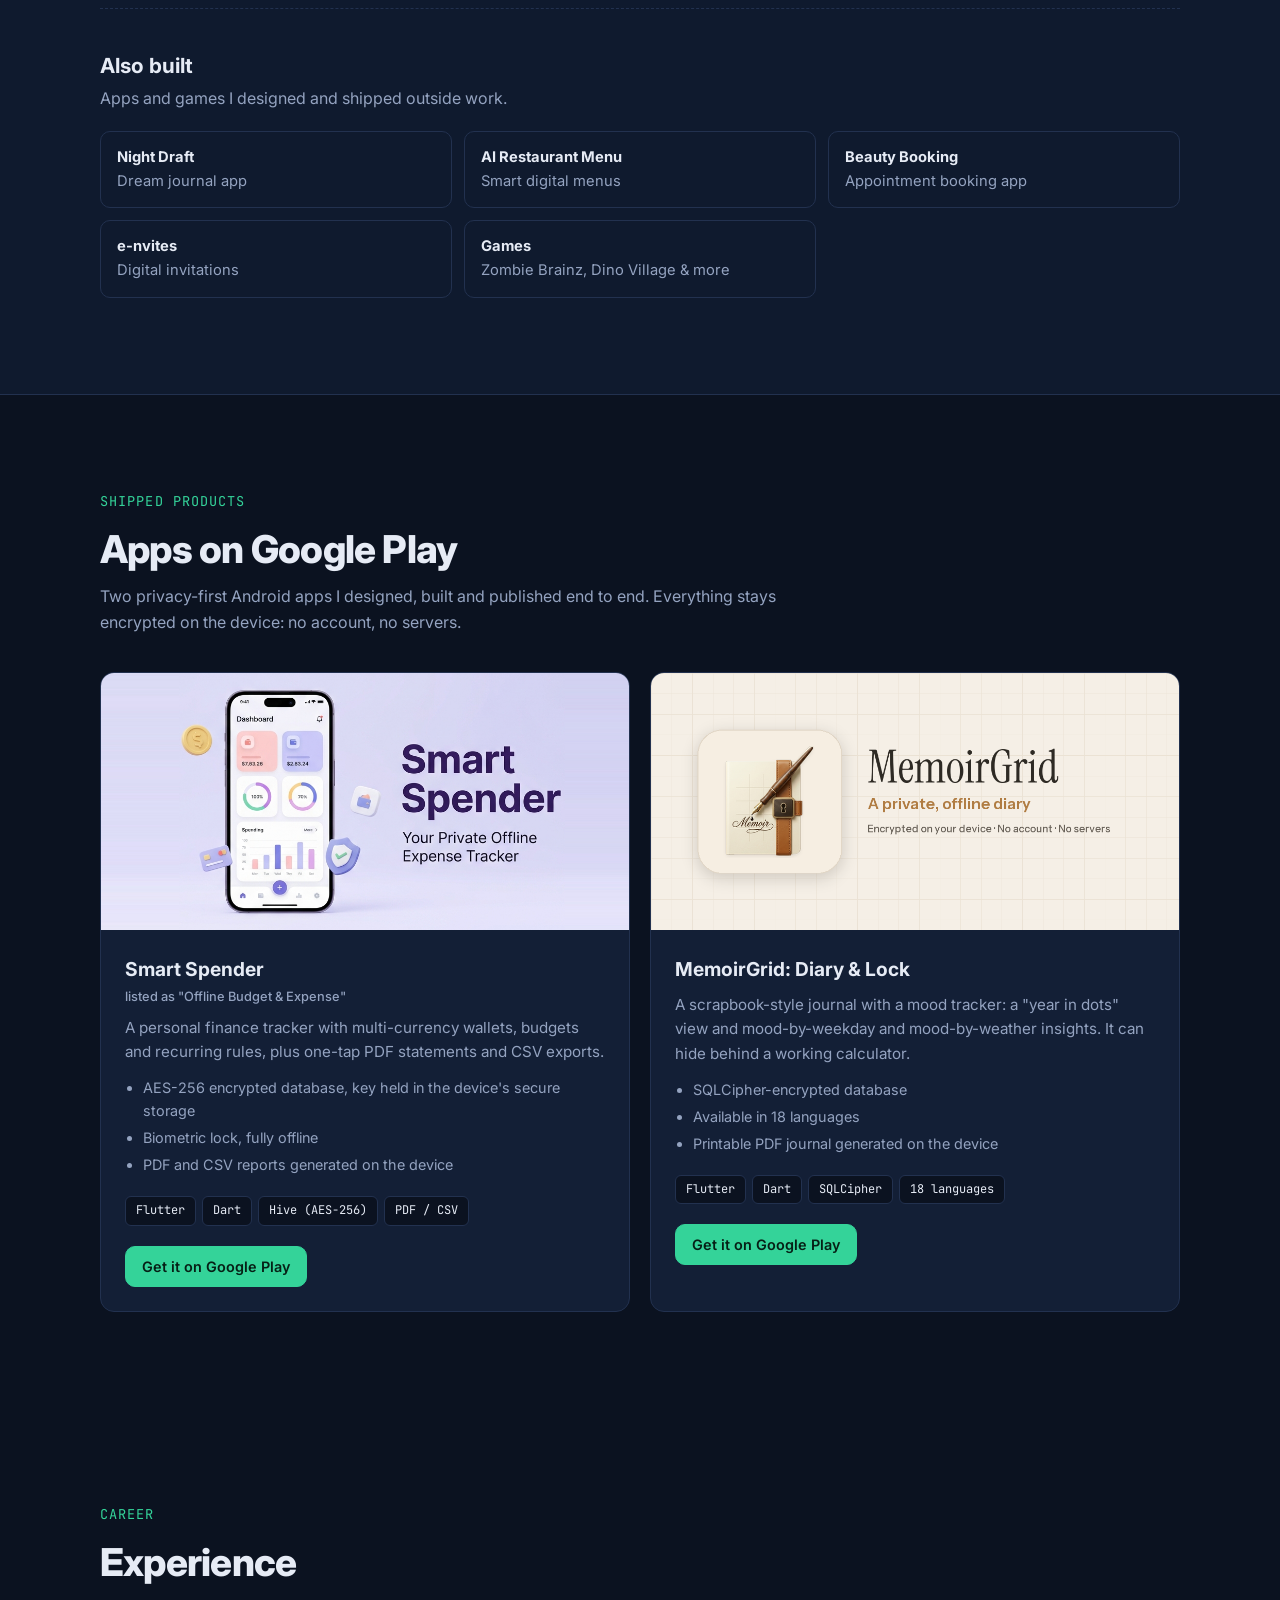
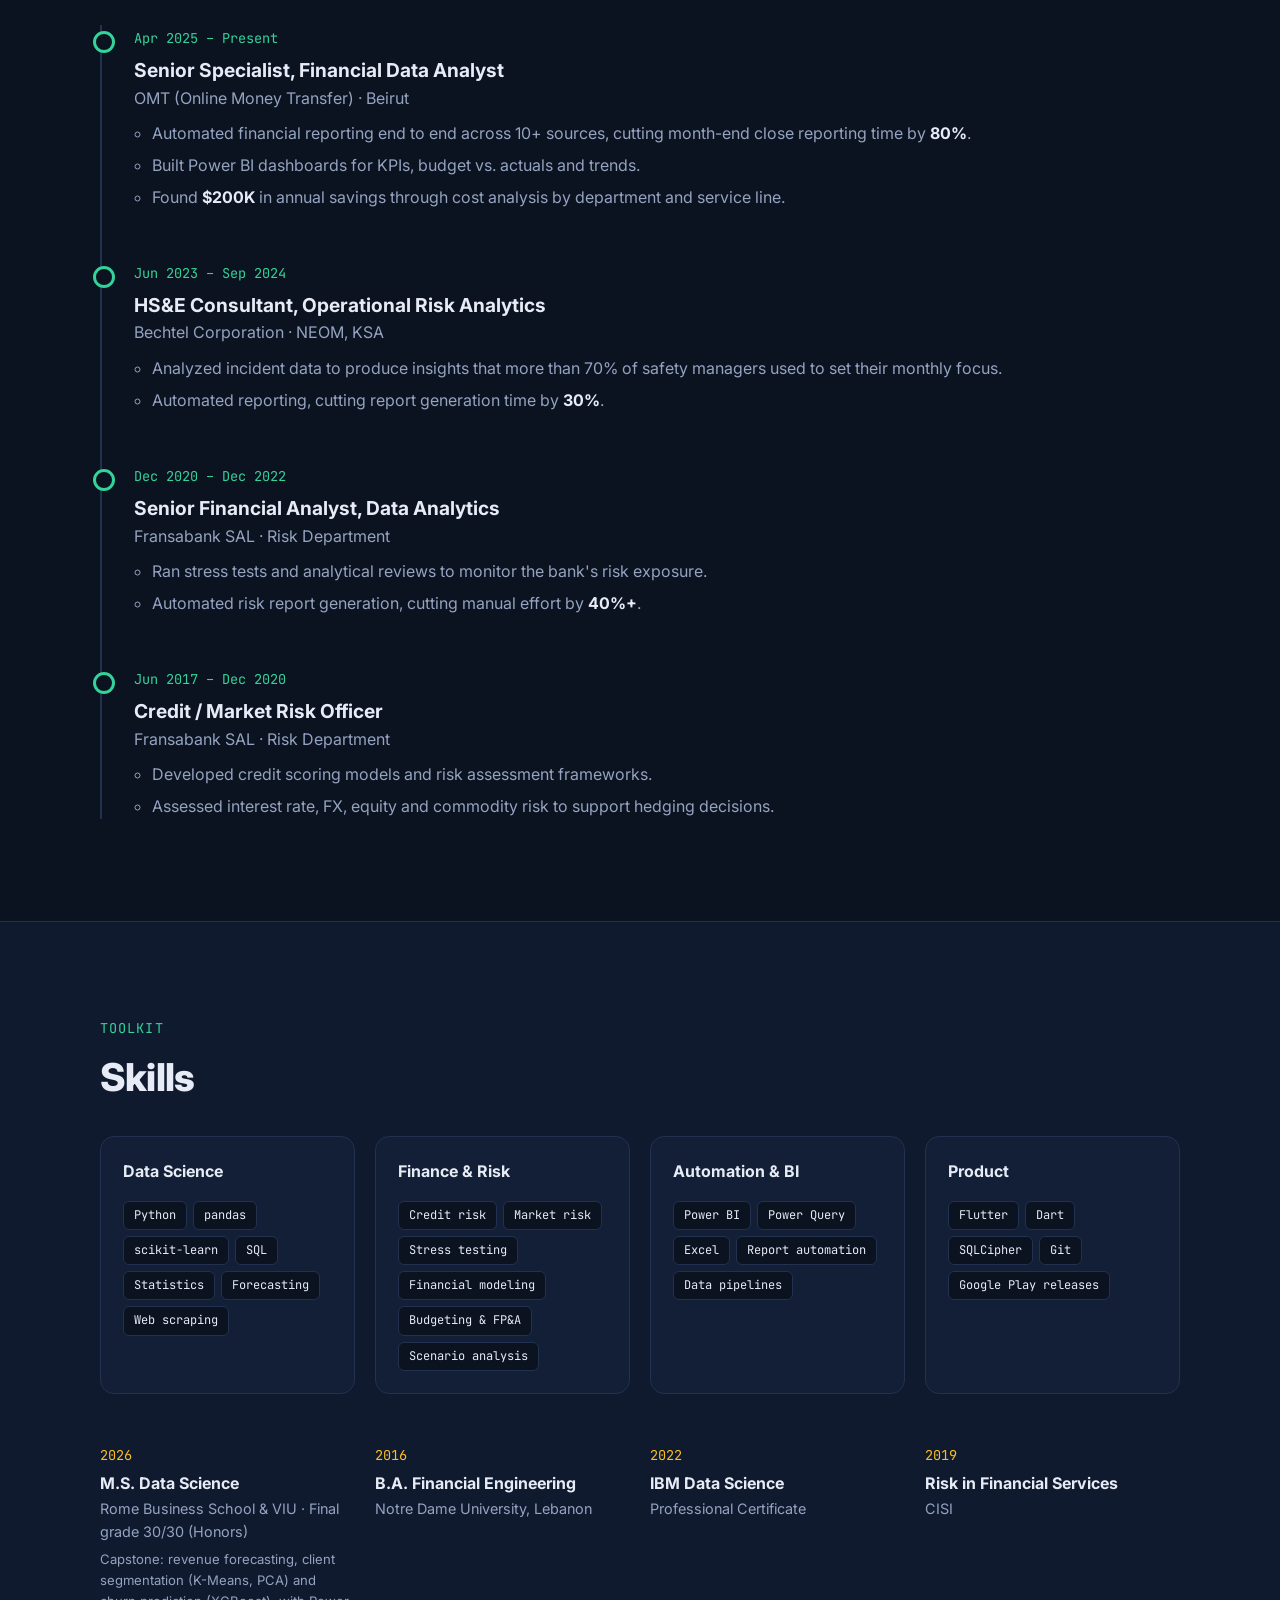
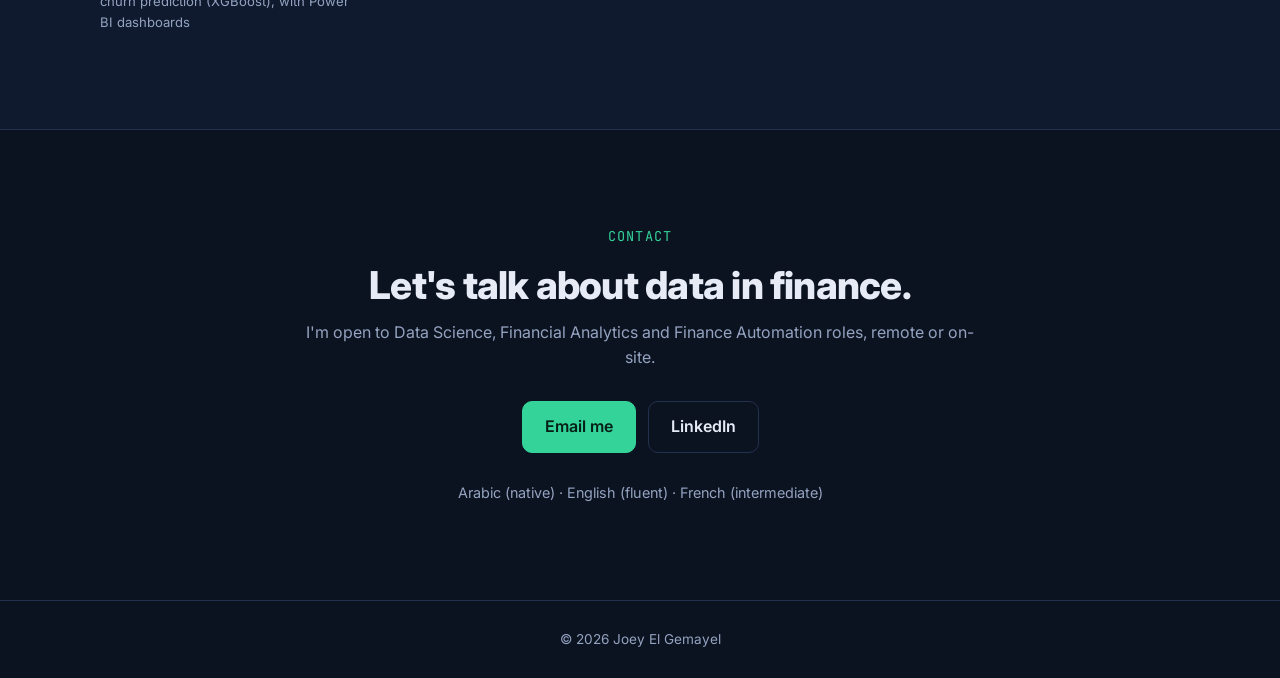
==== commit 0e0a57aa: "Add Google Play apps, MSc capstone and verified scraping data - New "Apps on Google Play" section: S" ====
--- a/index.html
+++ b/index.html
@@ -18,6 +18,7 @@
       <nav class="nav-links">
         <a href="#about">About</a>
         <a href="#projects">Projects</a>
+        <a href="#apps">Apps</a>
         <a href="#experience">Experience</a>
         <a href="#skills">Skills</a>
         <a href="#contact" class="btn btn-small">Contact</a>
@@ -60,7 +61,7 @@
         </div>
         <div class="about-text">
           <p>I started in <strong>credit and market risk</strong>, building scoring models, stress tests and risk profiles for a commercial bank. Since then I've worked on <strong>automation</strong>: replacing manual reporting with data pipelines and turning spreadsheets into interactive dashboards that executives use.</p>
-          <p>Today I'm a Senior Financial Data Analyst at a fintech, finishing an <strong>M.S. in Data Science</strong>, and I also build my own apps. I'm looking for roles where finance knowledge and data science skills are both needed.</p>
+          <p>Today I'm a Senior Financial Data Analyst at a fintech. I recently completed an <strong>M.S. in Data Science</strong>, and I've built and published <strong>two apps on Google Play</strong>. I'm looking for roles where finance knowledge and data science skills are both needed.</p>
           <div class="pillars">
             <div class="pillar"><h3>Risk &amp; Modeling</h3><p>Credit scoring, stress testing, market risk, forecasting.</p></div>
             <div class="pillar"><h3>Automation</h3><p>End-to-end pipelines that cut reporting time by 30–80%.</p></div>
@@ -80,8 +81,7 @@
         <div class="filters" role="tablist">
           <button class="filter active" data-filter="all">All</button>
           <button class="filter" data-filter="risk">Risk &amp; ML</button>
-          <button class="filter" data-filter="automation">Automation</button>
-          <button class="filter" data-filter="product">Products</button>
+          <button class="filter" data-filter="automation">Automation &amp; Data</button>
         </div>
 
         <div class="grid projects">
@@ -103,22 +103,16 @@
             <a href="projects/market-risk.html" class="card-link">Read case study →</a>
           </article>
 
-          <article class="card" data-cat="product">
-            <div class="card-top"><span class="badge badge-live">Case study</span><span class="card-icon">💳</span></div>
-            <h3>Smart Spender</h3>
-            <p>A personal finance mobile app I designed and built myself for tracking spending and managing budgets. It covers the full product cycle, from data model and UX to app store release.</p>
-            <ul class="tags"><li>Flutter</li><li>Dart</li><li>Personal finance</li></ul>
-          </article>
-
           <article class="card card-wide" data-cat="automation">
             <div class="card-media">
               <video src="assets/grocery-scraper-demo.mp4" controls preload="metadata" playsinline></video>
             </div>
             <div class="card-body">
               <div class="card-top"><span class="badge badge-live">Demo</span><span class="card-icon">🛒</span></div>
-              <h3>Lebanon Grocery Price Tracker</h3>
-              <p>A Python scraper that collects grocery prices on a schedule and builds a historical dataset to measure food-price inflation. The video shows the data collection running.</p>
-              <ul class="tags"><li>Python</li><li>BeautifulSoup</li><li>pandas</li><li>Web scraping</li></ul>
+              <h3>Grocery Price Scraper (Spinneys Lebanon)</h3>
+              <p>A Python scraper that collects a supermarket's online catalog into a SQLite database: product, brand, category, price and stock. The first snapshot covers 100 products across 35 categories and 34 brands. Next step: run it on a schedule to track food-price inflation over time.</p>
+              <p class="card-metric">100 products · 35 categories · SQLite</p>
+              <ul class="tags"><li>Python</li><li>BeautifulSoup</li><li>SQLite</li><li>Web scraping</li></ul>
             </div>
           </article>
 
@@ -132,8 +126,9 @@
           <article class="card" data-cat="risk">
             <div class="card-top"><span class="badge badge-soon">In development</span><span class="card-icon">🎲</span></div>
             <h3>Lottery Randomness Study</h3>
-            <p>Scrapes historical lottery draws and tests whether they are actually random using chi-square tests, frequency analysis and Monte Carlo simulation. A short exercise in statistical rigor.</p>
-            <ul class="tags"><li>Python</li><li>SciPy</li><li>Statistics</li></ul>
+            <p>Every Lebanese lottery draw since 2002, scraped with BeautifulSoup: 2,355 draws. Next: clean the mixed date formats, then test whether the draws are truly random with chi-square tests, frequency analysis and Monte Carlo simulation.</p>
+            <p class="card-metric">2,355 real draws · 2002–2025</p>
+            <ul class="tags"><li>Python</li><li>BeautifulSoup</li><li>SciPy</li><li>Statistics</li></ul>
           </article>
         </div>
 
@@ -141,7 +136,6 @@
           <h3 class="side-title">Also built</h3>
           <p class="side-lead">Apps and games I designed and shipped outside work.</p>
           <ul class="side-list">
-            <li><strong>MemoirGrid</strong> Private diary app with lock</li>
             <li><strong>Night Draft</strong> Dream journal app</li>
             <li><strong>AI Restaurant Menu</strong> Smart digital menus</li>
             <li><strong>Beauty Booking</strong> Appointment booking app</li>
@@ -152,6 +146,47 @@
       </div>
     </section>
 
+    <!-- APPS -->
+    <section class="section" id="apps">
+      <div class="container">
+        <p class="eyebrow mono">Shipped products</p>
+        <h2 class="section-title">Apps on Google Play</h2>
+        <p class="section-lead">Two privacy-first Android apps I designed, built and published end to end. Everything stays encrypted on the device: no account, no servers.</p>
+
+        <div class="grid apps">
+          <article class="app-card">
+            <img src="assets/apps/smart_spender_feature.png" alt="Smart Spender: your private offline expense tracker" loading="lazy" />
+            <div class="app-body">
+              <h3>Smart Spender <span class="muted app-alias">listed as "Offline Budget &amp; Expense"</span></h3>
+              <p>A personal finance tracker with multi-currency wallets, budgets and recurring rules, plus one-tap PDF statements and CSV exports.</p>
+              <ul class="app-points">
+                <li>AES-256 encrypted database, key held in the device's secure storage</li>
+                <li>Biometric lock, fully offline</li>
+                <li>PDF and CSV reports generated on the device</li>
+              </ul>
+              <ul class="tags"><li>Flutter</li><li>Dart</li><li>Hive (AES-256)</li><li>PDF / CSV</li></ul>
+              <a href="https://play.google.com/store/apps/details?id=com.localcoredev.smart_spender" class="btn btn-small" target="_blank" rel="noopener">Get it on Google Play</a>
+            </div>
+          </article>
+
+          <article class="app-card">
+            <img src="assets/apps/memoirgrid_feature.png" alt="MemoirGrid: a private, offline diary" loading="lazy" />
+            <div class="app-body">
+              <h3>MemoirGrid: Diary &amp; Lock</h3>
+              <p>A scrapbook-style journal with a mood tracker: a "year in dots" view and mood-by-weekday and mood-by-weather insights. It can hide behind a working calculator.</p>
+              <ul class="app-points">
+                <li>SQLCipher-encrypted database</li>
+                <li>Available in 18 languages</li>
+                <li>Printable PDF journal generated on the device</li>
+              </ul>
+              <ul class="tags"><li>Flutter</li><li>Dart</li><li>SQLCipher</li><li>18 languages</li></ul>
+              <a href="https://play.google.com/store/apps/details?id=com.memoirgrid.diary" class="btn btn-small" target="_blank" rel="noopener">Get it on Google Play</a>
+            </div>
+          </article>
+        </div>
+      </div>
+    </section>
+
     <!-- EXPERIENCE -->
     <section class="section" id="experience">
       <div class="container">
@@ -219,12 +254,12 @@
           </div>
           <div class="skill-group">
             <h3>Product</h3>
-            <ul class="tags"><li>Flutter</li><li>Dart</li><li>Git</li><li>App store releases</li></ul>
+            <ul class="tags"><li>Flutter</li><li>Dart</li><li>SQLCipher</li><li>Git</li><li>Google Play releases</li></ul>
           </div>
         </div>
 
         <div class="edu">
-          <div class="edu-item"><span class="mono">2026</span><h3>M.S. Data Science</h3><p>Rome Business School</p></div>
+          <div class="edu-item"><span class="mono">2026</span><h3>M.S. Data Science</h3><p>Rome Business School &amp; VIU · Final grade 30/30 (Honors)</p><p class="edu-note">Capstone: revenue forecasting, client segmentation (K-Means, PCA) and churn prediction (XGBoost), with Power BI dashboards</p></div>
           <div class="edu-item"><span class="mono">2016</span><h3>B.A. Financial Engineering</h3><p>Notre Dame University, Lebanon</p></div>
           <div class="edu-item"><span class="mono">2022</span><h3>IBM Data Science</h3><p>Professional Certificate</p></div>
           <div class="edu-item"><span class="mono">2019</span><h3>Risk in Financial Services</h3><p>CISI</p></div>
--- a/styles.css
+++ b/styles.css
@@ -180,6 +180,20 @@
 .card-link { margin-top: 16px; color: var(--accent); font-weight: 600; font-size: .92rem; }
 .card-link:hover { text-decoration: underline; }
 .card-metric { font-family: "JetBrains Mono", monospace; color: var(--accent-2); font-size: .85rem; margin-top: 10px; }
+
+/* Apps */
+.apps { grid-template-columns: repeat(2, 1fr); margin-top: 36px; }
+.app-card { background: var(--surface); border: 1px solid var(--border); border-radius: var(--radius); overflow: hidden; display: flex; flex-direction: column; }
+.app-card img { width: 100%; aspect-ratio: 1024 / 500; object-fit: cover; }
+.app-body { padding: 24px; display: flex; flex-direction: column; flex: 1; }
+.app-body h3 { font-size: 1.2rem; margin-bottom: 8px; }
+.app-body > p { color: var(--muted); font-size: .95rem; }
+.app-alias { display: block; font-size: .8rem; font-weight: 500; margin-top: 2px; }
+.app-points { color: var(--muted); font-size: .9rem; padding-left: 18px; margin-top: 12px; }
+.app-points li { margin-bottom: 4px; }
+.app-body .btn { align-self: flex-start; margin-top: 20px; }
+.edu-note { font-size: .82rem !important; margin-top: 6px; }
+@media (max-width: 680px) { .apps { grid-template-columns: 1fr; } }
 
 /* Case study pages */
 .nav-static { display: flex !important; position: static !important; flex-direction: row !important; padding: 0 !important; border: 0 !important; background: none !important; }
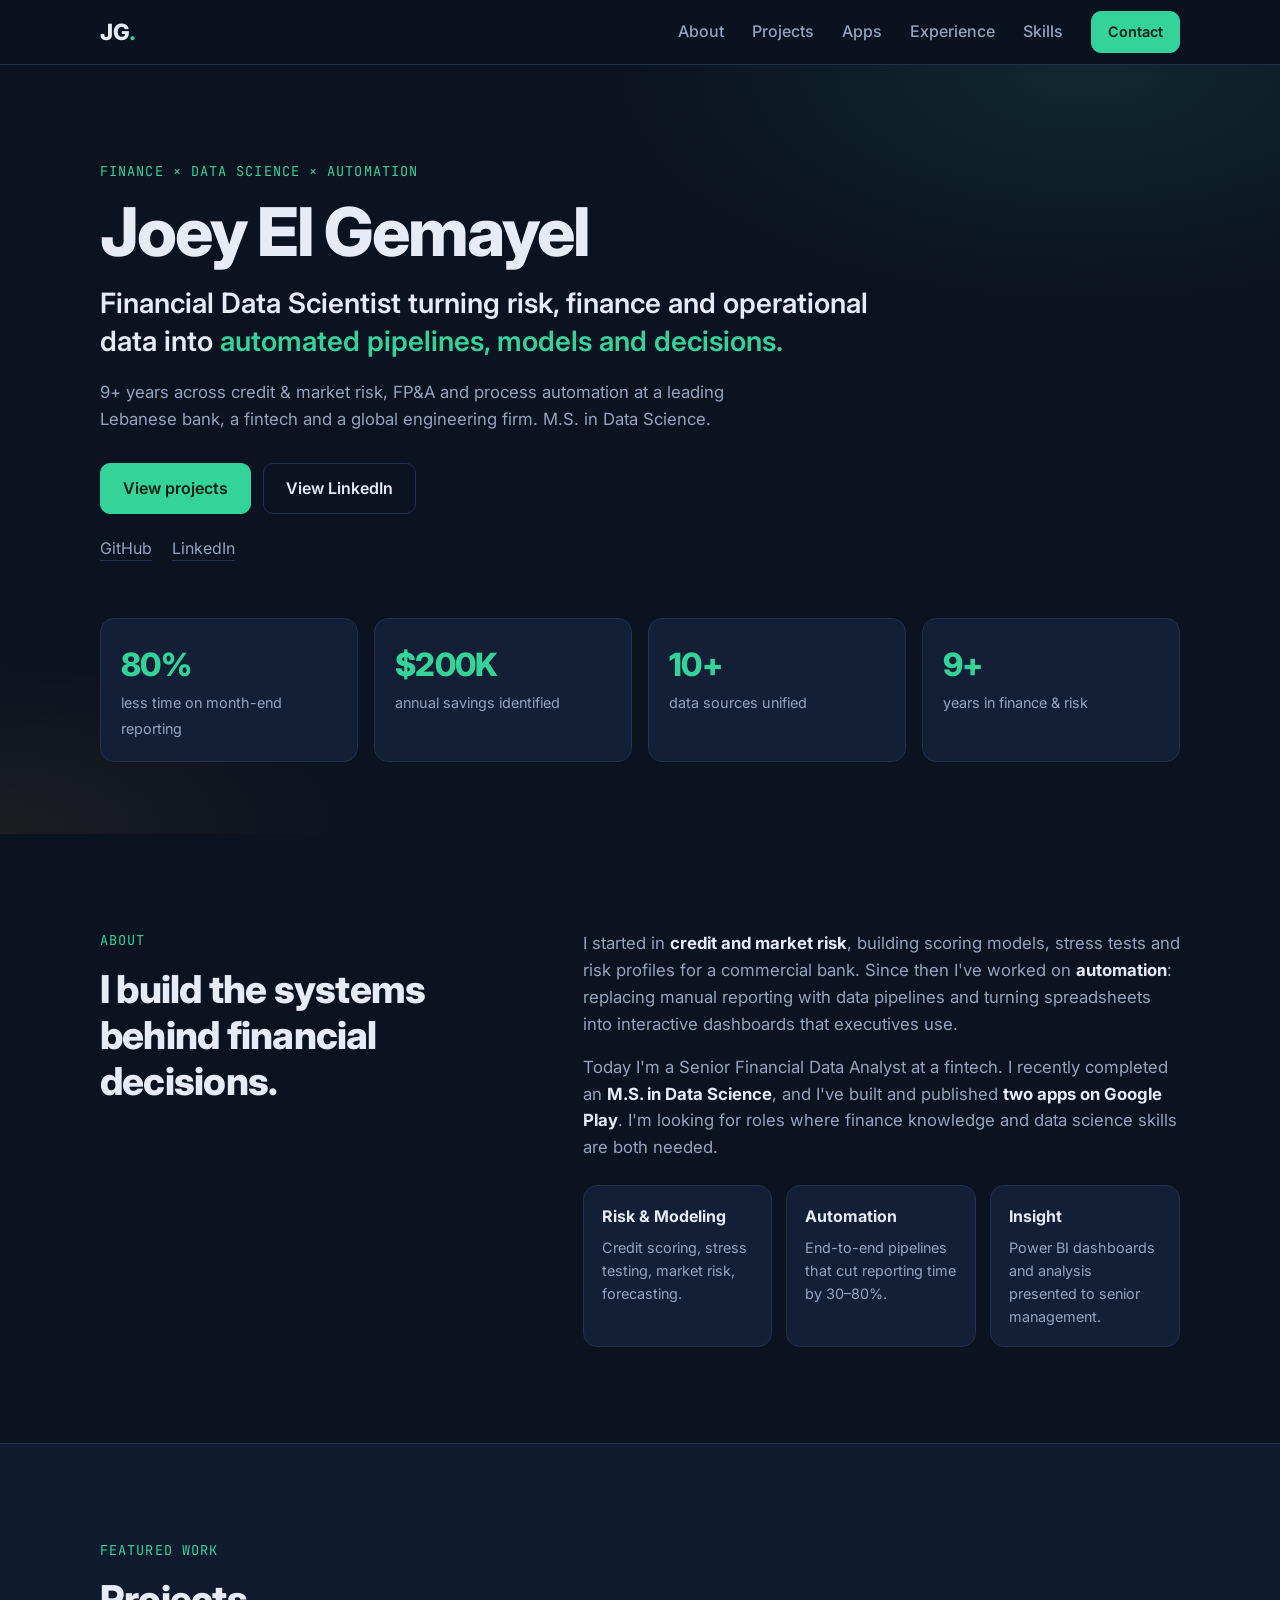
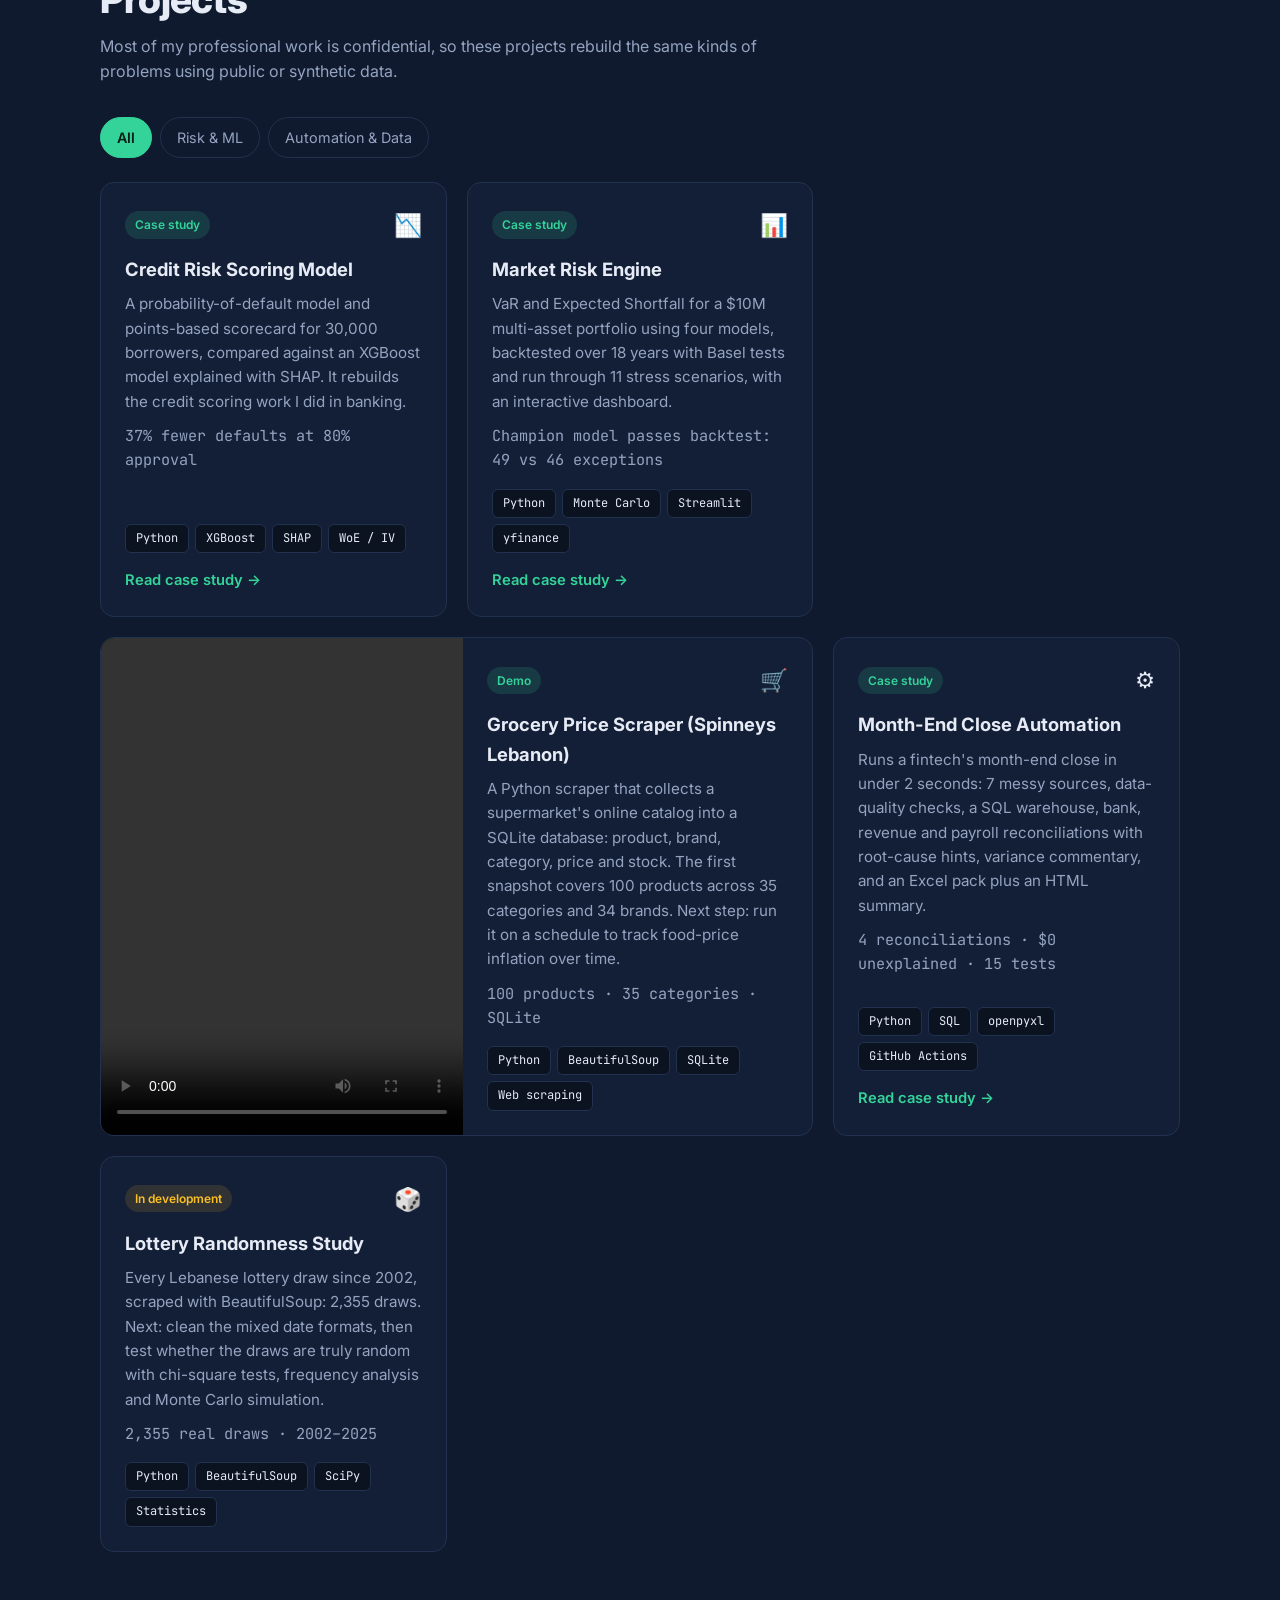
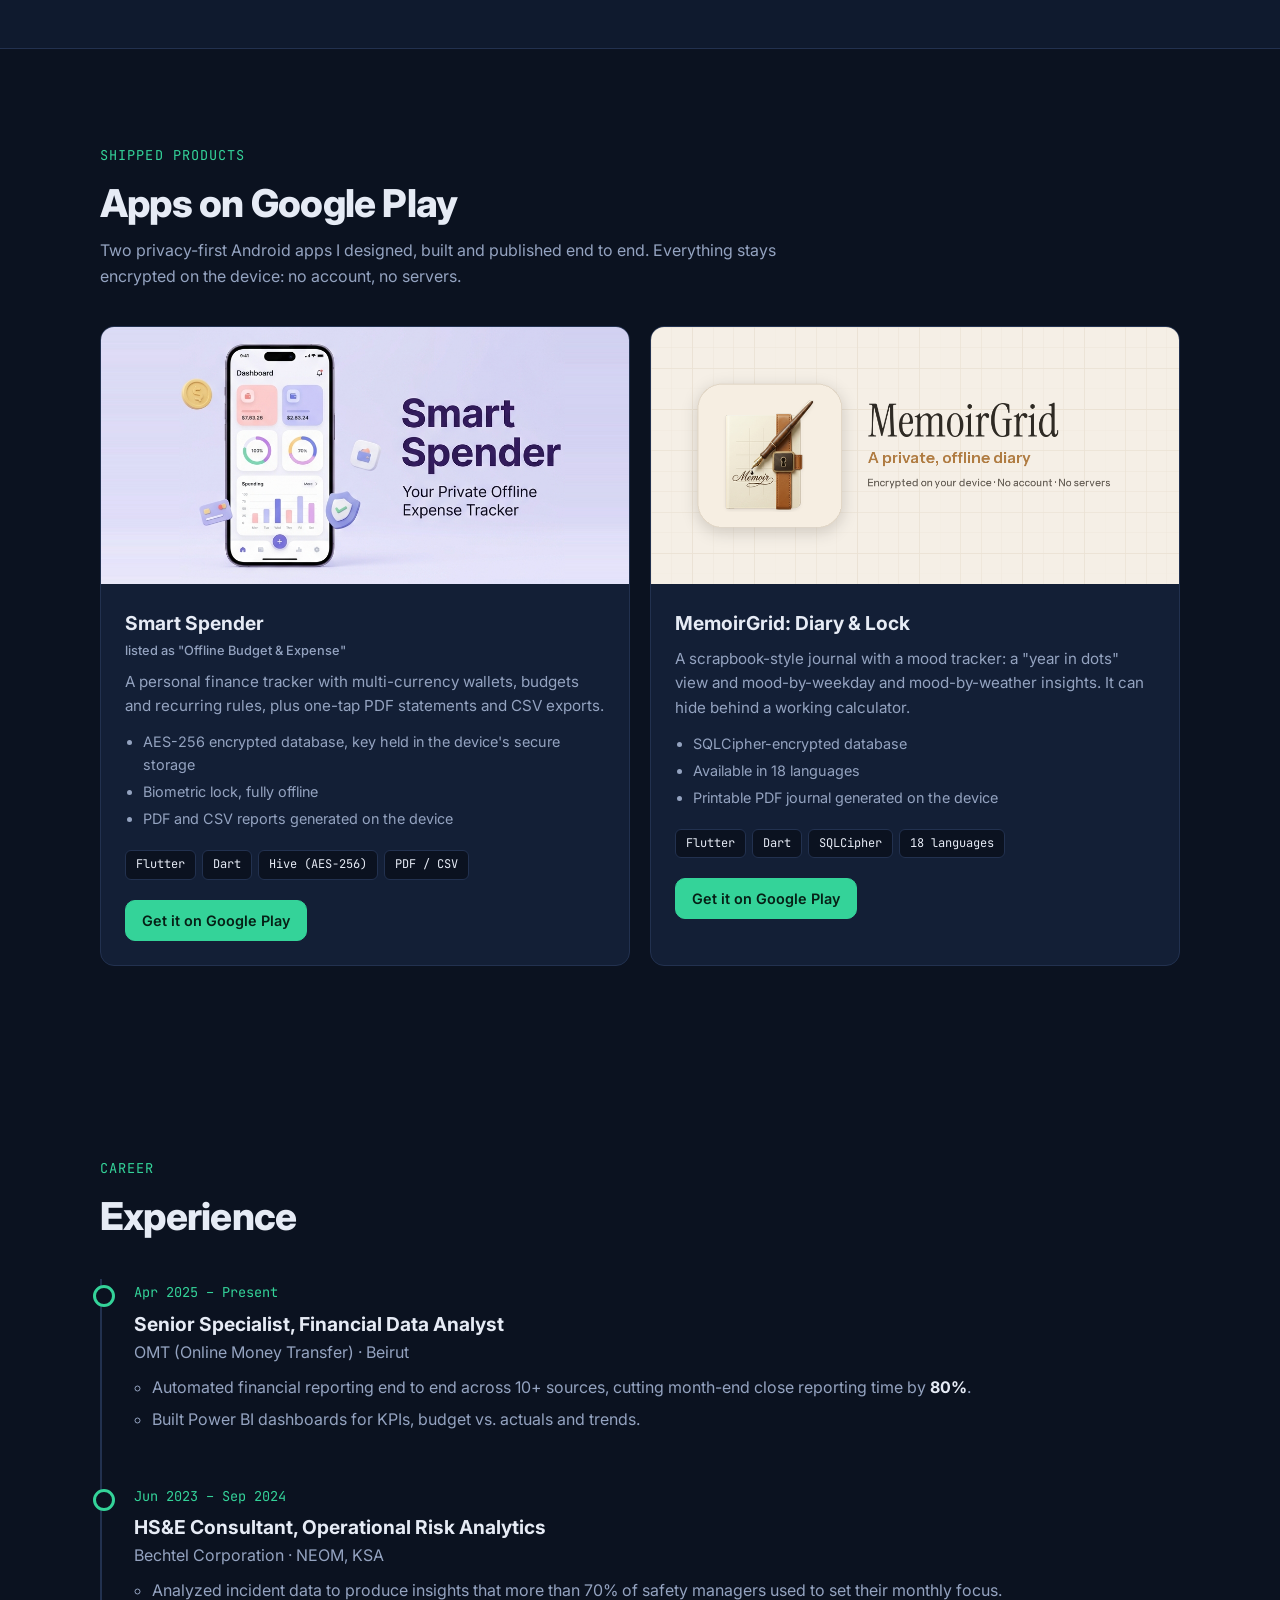
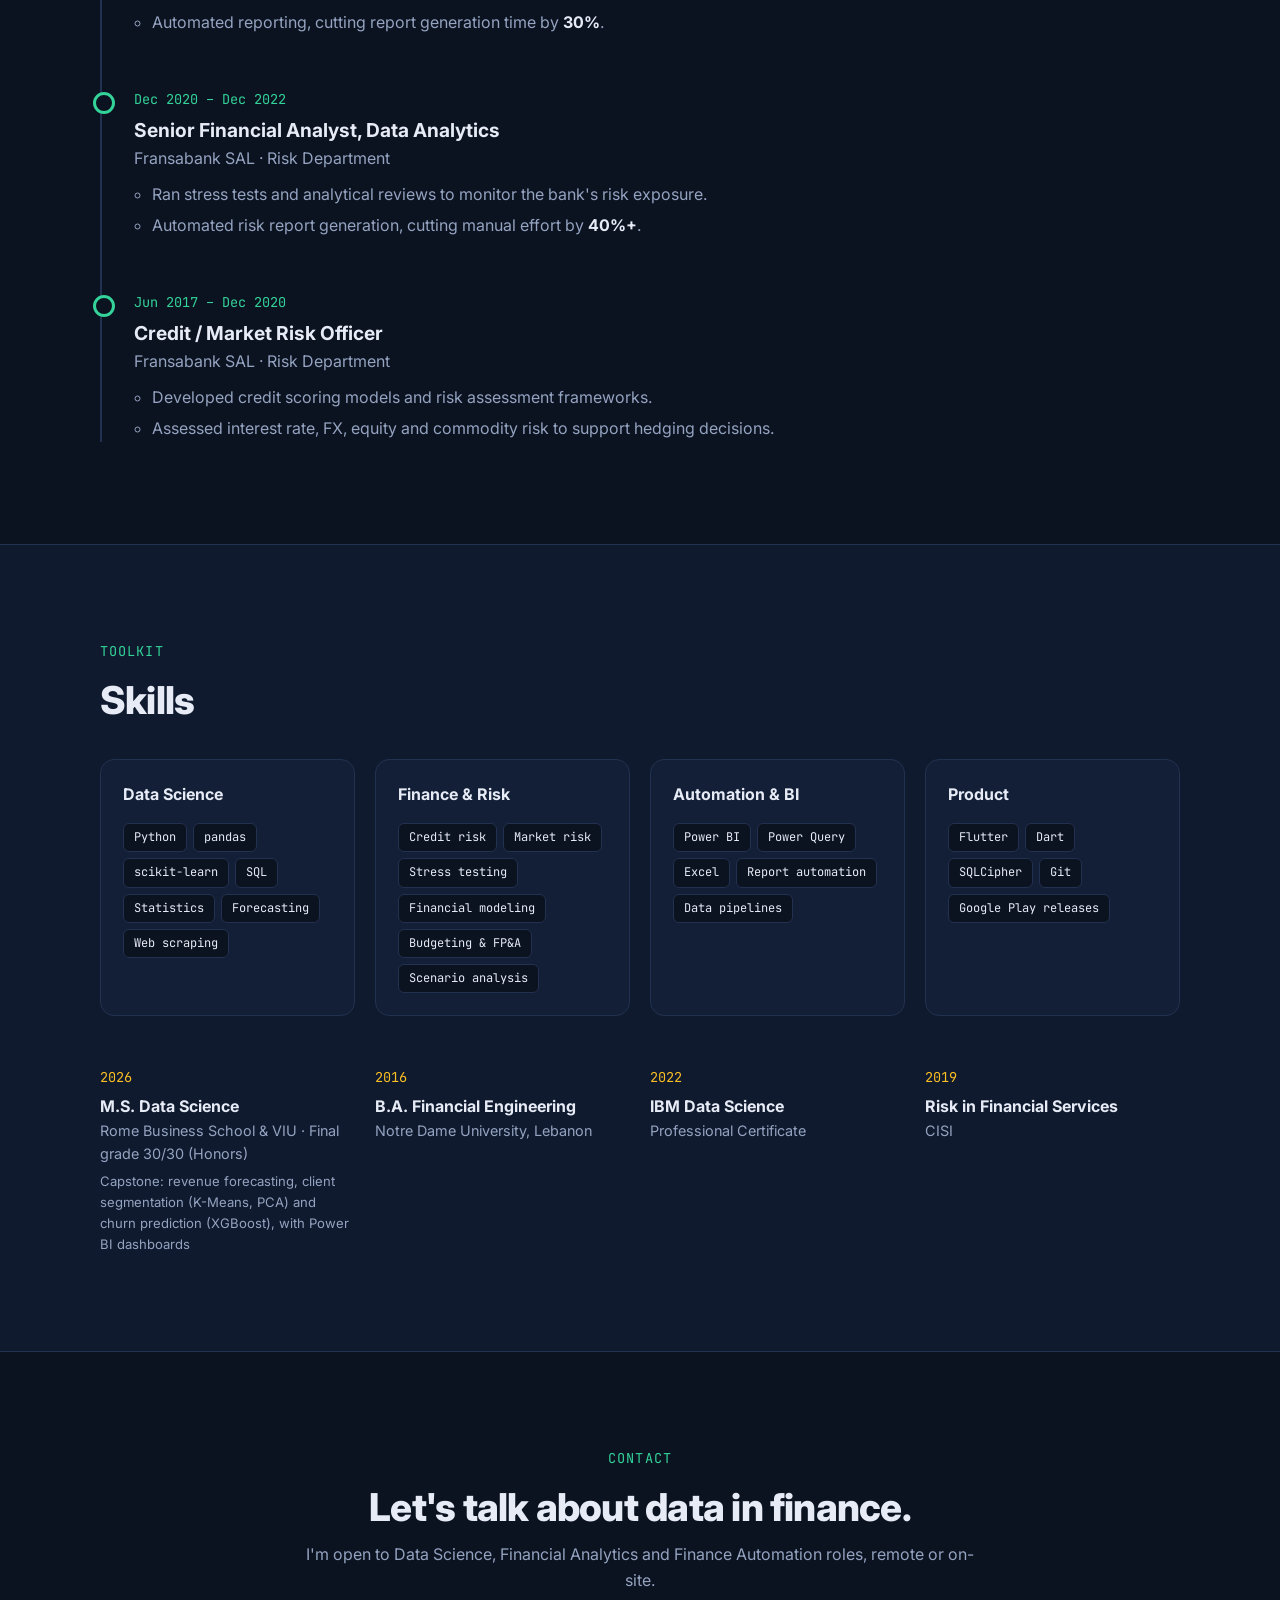
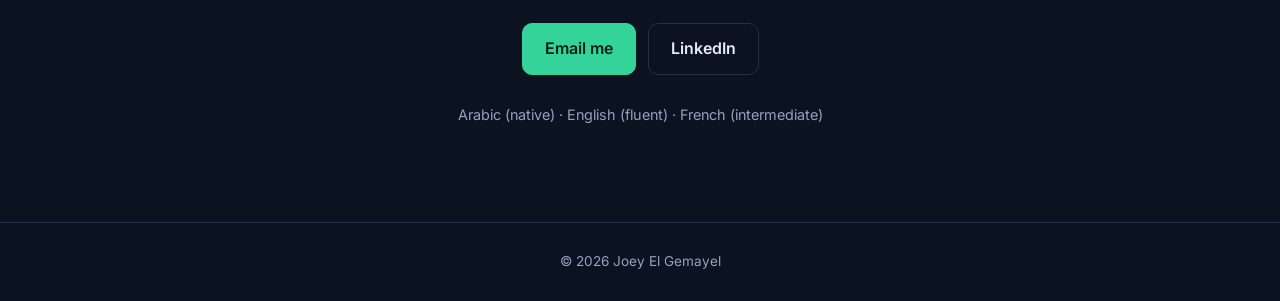
==== commit 6a5c7e53: "Add month-end close case study; remove "Also built" and savings bullet Co-Authored-By: Claude Opus 5" ====
--- a/index.html
+++ b/index.html
@@ -117,10 +117,12 @@
           </article>
 
           <article class="card" data-cat="automation">
-            <div class="card-top"><span class="badge badge-soon">In development</span><span class="card-icon">⚙️</span></div>
-            <h3>Automated Month-End Reporting</h3>
-            <p>An end-to-end pipeline that combines ledgers from multiple sources, reconciles them, and produces budget-vs-actual variance reports and a dashboard. It rebuilds, with synthetic data, the workflow that cut close time by 80%.</p>
-            <ul class="tags"><li>Python</li><li>SQL</li><li>Power BI</li><li>Power Query</li></ul>
+            <div class="card-top"><span class="badge badge-live">Case study</span><span class="card-icon">⚙️</span></div>
+            <h3>Month-End Close Automation</h3>
+            <p>Runs a fintech's month-end close in under 2 seconds: 7 messy sources, data-quality checks, a SQL warehouse, bank, revenue and payroll reconciliations with root-cause hints, variance commentary, and an Excel pack plus an HTML summary.</p>
+            <p class="card-metric">4 reconciliations · $0 unexplained · 15 tests</p>
+            <ul class="tags"><li>Python</li><li>SQL</li><li>openpyxl</li><li>GitHub Actions</li></ul>
+            <a href="projects/month-end.html" class="card-link">Read case study →</a>
           </article>
 
           <article class="card" data-cat="risk">
@@ -130,18 +132,6 @@
             <p class="card-metric">2,355 real draws · 2002–2025</p>
             <ul class="tags"><li>Python</li><li>BeautifulSoup</li><li>SciPy</li><li>Statistics</li></ul>
           </article>
-        </div>
-
-        <div class="side">
-          <h3 class="side-title">Also built</h3>
-          <p class="side-lead">Apps and games I designed and shipped outside work.</p>
-          <ul class="side-list">
-            <li><strong>Night Draft</strong> Dream journal app</li>
-            <li><strong>AI Restaurant Menu</strong> Smart digital menus</li>
-            <li><strong>Beauty Booking</strong> Appointment booking app</li>
-            <li><strong>e-nvites</strong> Digital invitations</li>
-            <li><strong>Games</strong> Zombie Brainz, Dino Village &amp; more</li>
-          </ul>
         </div>
       </div>
     </section>
@@ -199,9 +189,7 @@
             <p class="tl-org">OMT (Online Money Transfer) · Beirut</p>
             <ul>
               <li>Automated financial reporting end to end across 10+ sources, cutting month-end close reporting time by <strong>80%</strong>.</li>
-              <li>Built Power BI dashboards for KPIs, budget vs. actuals and trends.</li>
-              <li>Found <strong>$200K</strong> in annual savings through cost analysis by department and service line.</li>
-            </ul>
+              <li>Built Power BI dashboards for KPIs, budget vs. actuals and trends.</li>            </ul>
           </li>
           <li>
             <span class="tl-date mono">Jun 2023 – Sep 2024</span>
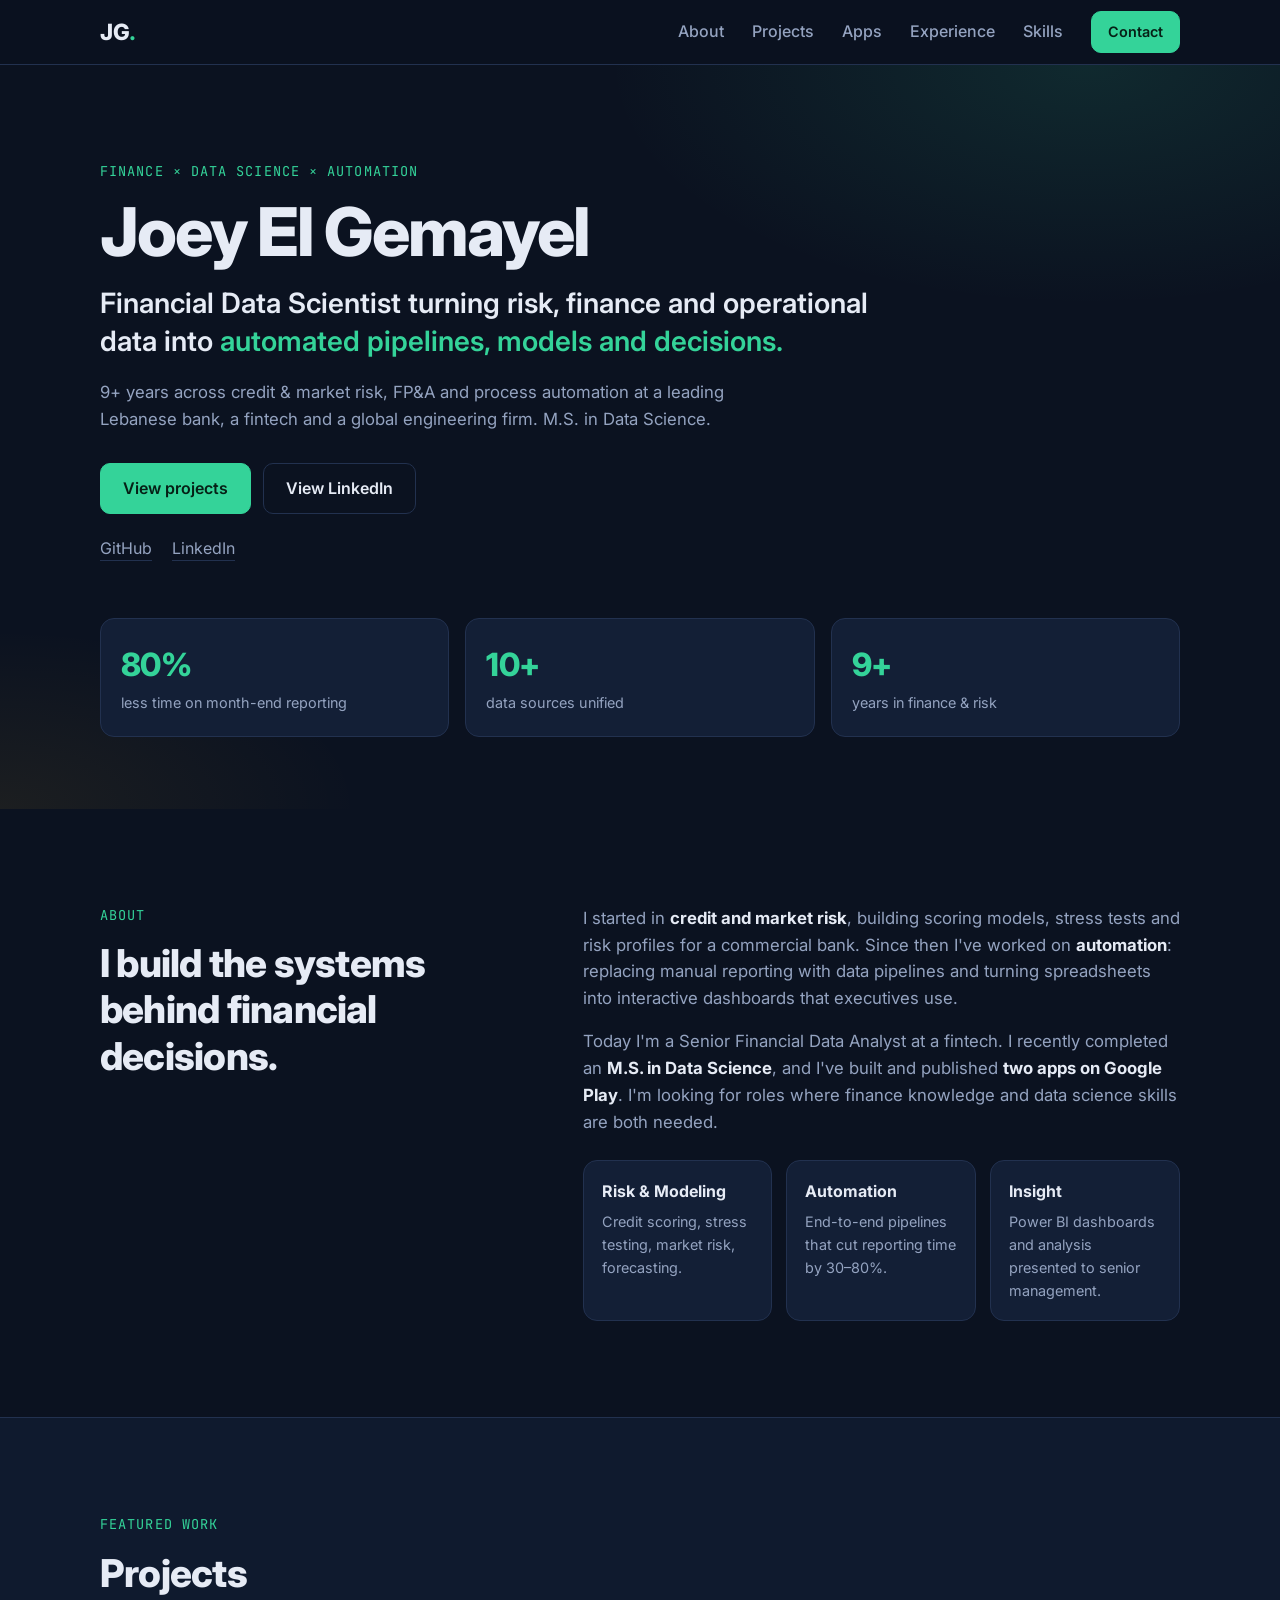
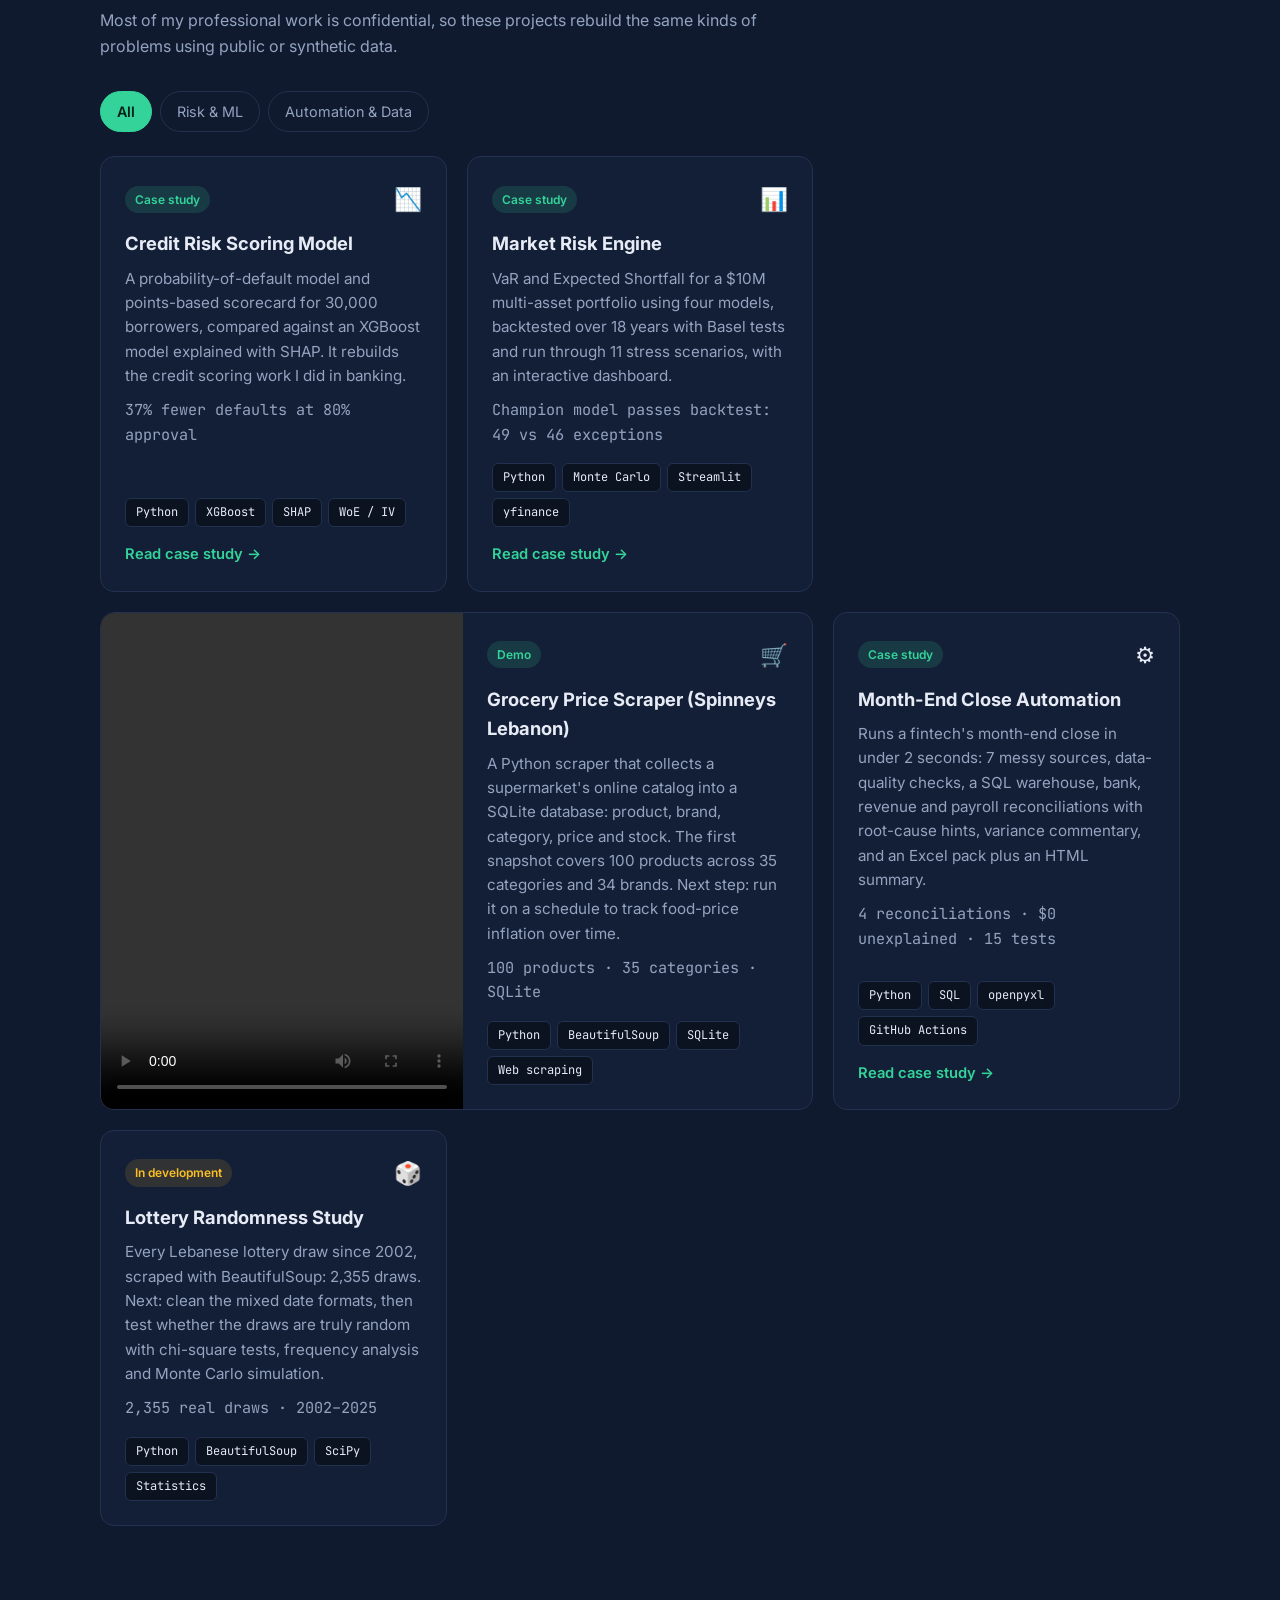
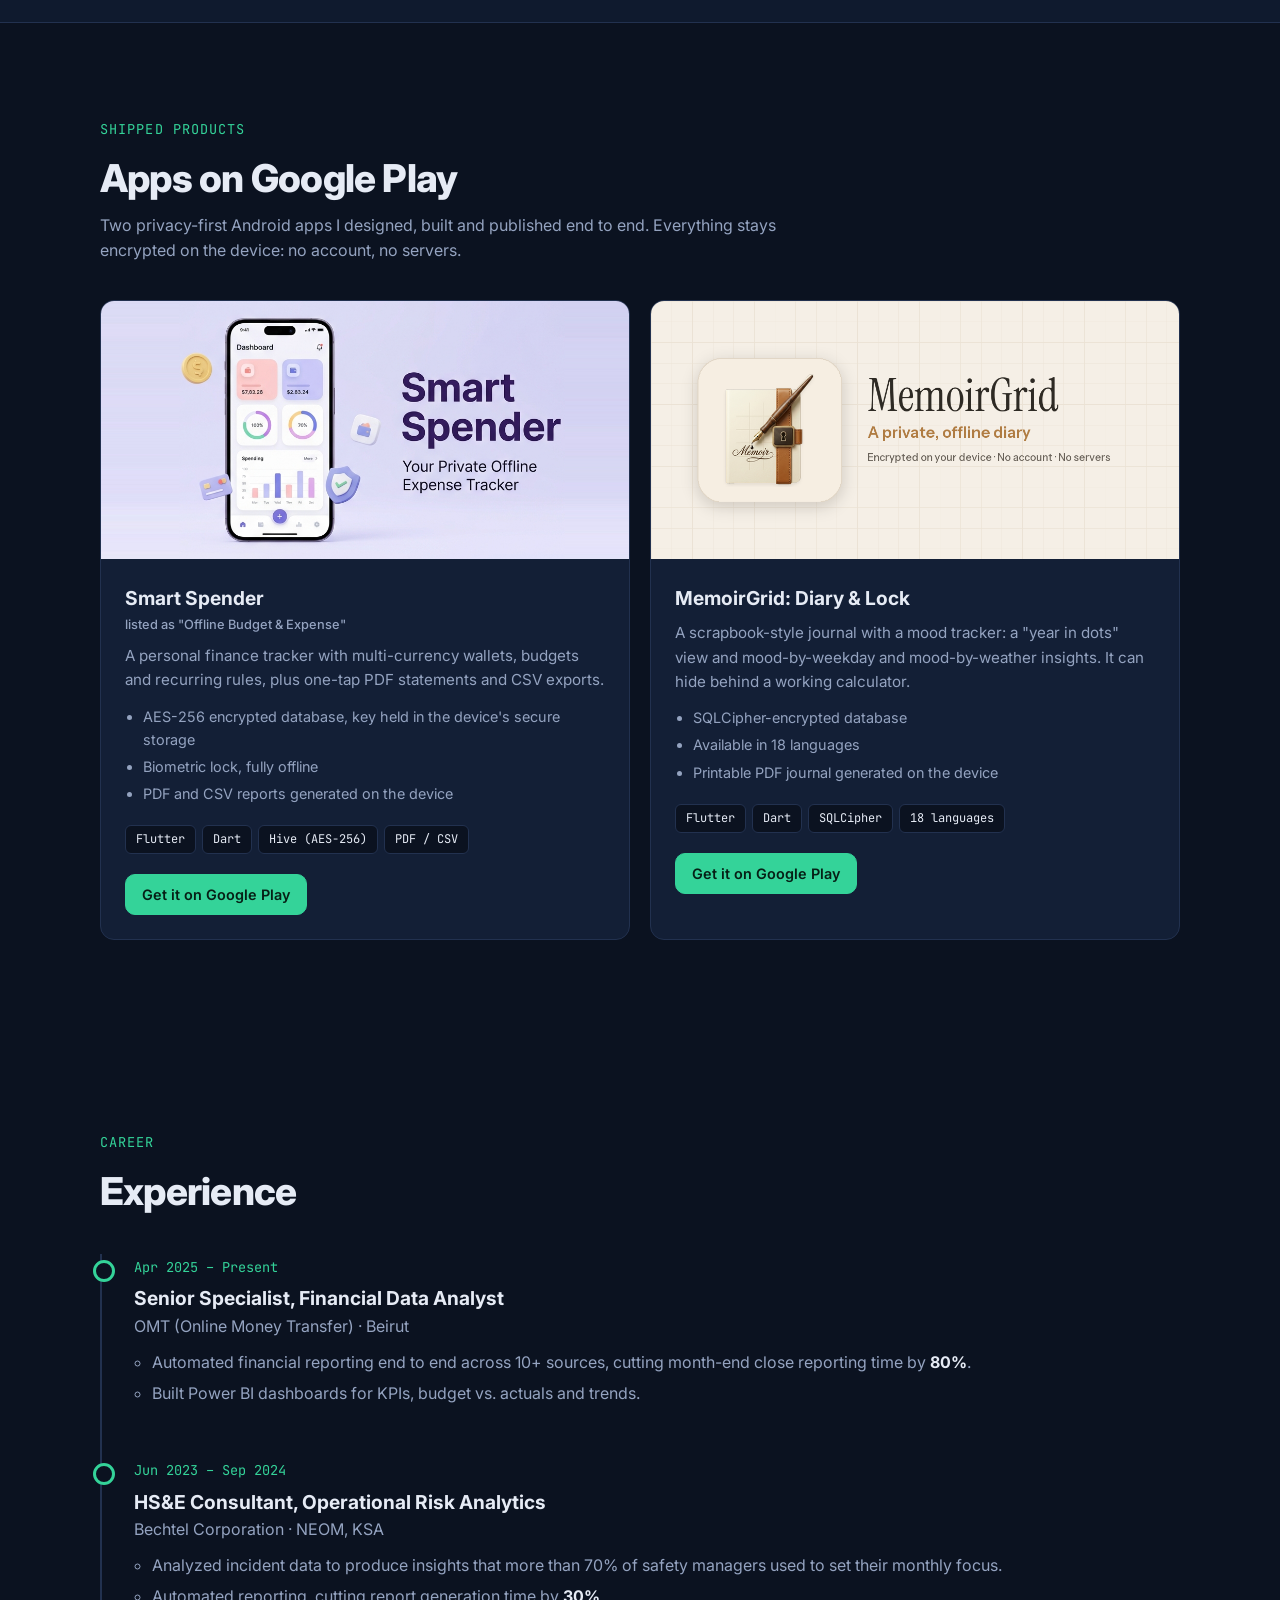
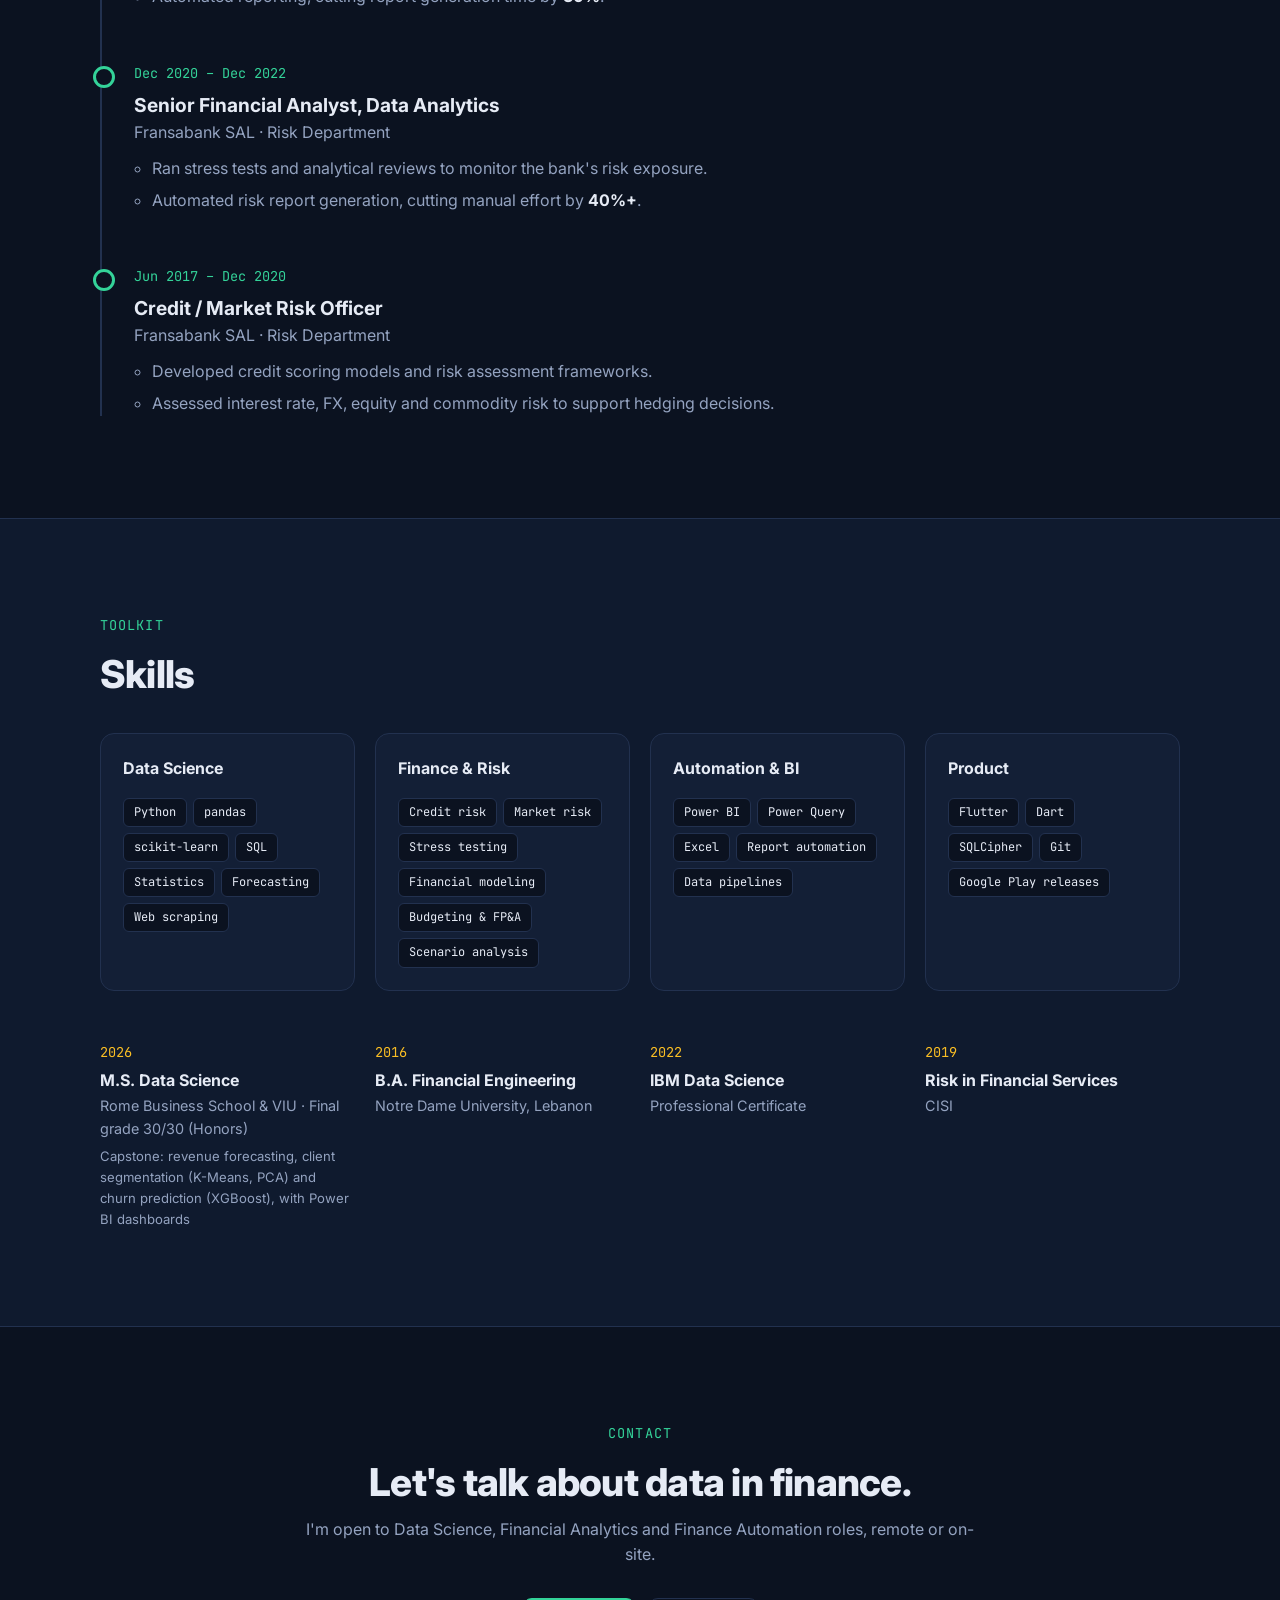
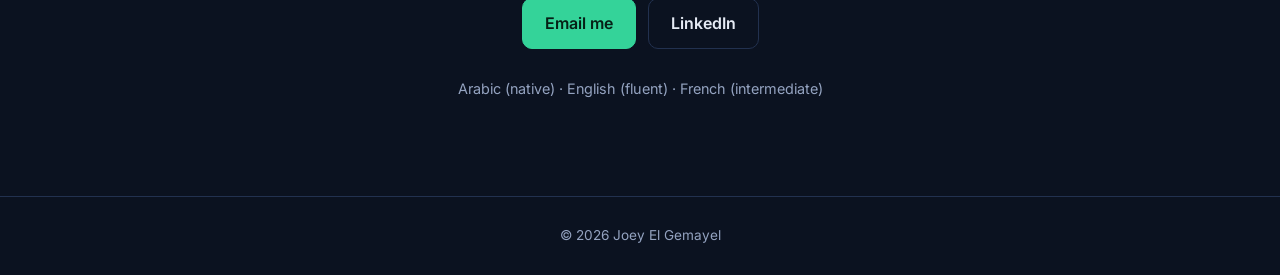
==== commit a89d00ed: "Remove $200K savings headline stat; 3-column stat row Co-Authored-By: Claude Opus 5.5 <noreply@anthr" ====
--- a/index.html
+++ b/index.html
@@ -43,10 +43,8 @@
           <li><a href="https://linkedin.com/in/joey-el-gemayel-682924b0" target="_blank" rel="noopener">LinkedIn</a></li>
         </ul>
 
-        <div class="stats">
-          <div class="stat"><span class="stat-num" data-count="80" data-suffix="%">0</span><span class="stat-label">less time on month-end reporting</span></div>
-          <div class="stat"><span class="stat-num" data-count="200" data-prefix="$" data-suffix="K">0</span><span class="stat-label">annual savings identified</span></div>
-          <div class="stat"><span class="stat-num" data-count="10" data-suffix="+">0</span><span class="stat-label">data sources unified</span></div>
+        <div class="stats stats-3">
+          <div class="stat"><span class="stat-num" data-count="80" data-suffix="%">0</span><span class="stat-label">less time on month-end reporting</span></div>          <div class="stat"><span class="stat-num" data-count="10" data-suffix="+">0</span><span class="stat-label">data sources unified</span></div>
           <div class="stat"><span class="stat-num" data-count="9" data-suffix="+">0</span><span class="stat-label">years in finance &amp; risk</span></div>
         </div>
       </div>
--- a/styles.css
+++ b/styles.css
@@ -75,6 +75,7 @@
 .hero-links a:hover { color: var(--accent); border-color: var(--accent); }
 
 .stats { display: grid; grid-template-columns: repeat(4, 1fr); gap: 16px; margin-top: 56px; }
+.stats-3 { grid-template-columns: repeat(3, 1fr); }
 .stat { background: var(--surface); border: 1px solid var(--border); border-radius: var(--radius); padding: 20px; }
 .stat-num { display: block; font-size: 2rem; font-weight: 800; color: var(--accent); letter-spacing: -.02em; }
 .stat-label { color: var(--muted); font-size: .9rem; }
@@ -194,6 +195,8 @@
 .app-body .btn { align-self: flex-start; margin-top: 20px; }
 .edu-note { font-size: .82rem !important; margin-top: 6px; }
 @media (max-width: 680px) { .apps { grid-template-columns: 1fr; } }
+@media (min-width: 681px) and (max-width: 960px) { .stats-3 { grid-template-columns: repeat(3, 1fr); } }
+@media (max-width: 680px) { .stats-3 { grid-template-columns: 1fr; } }
 
 /* Case study pages */
 .nav-static { display: flex !important; position: static !important; flex-direction: row !important; padding: 0 !important; border: 0 !important; background: none !important; }
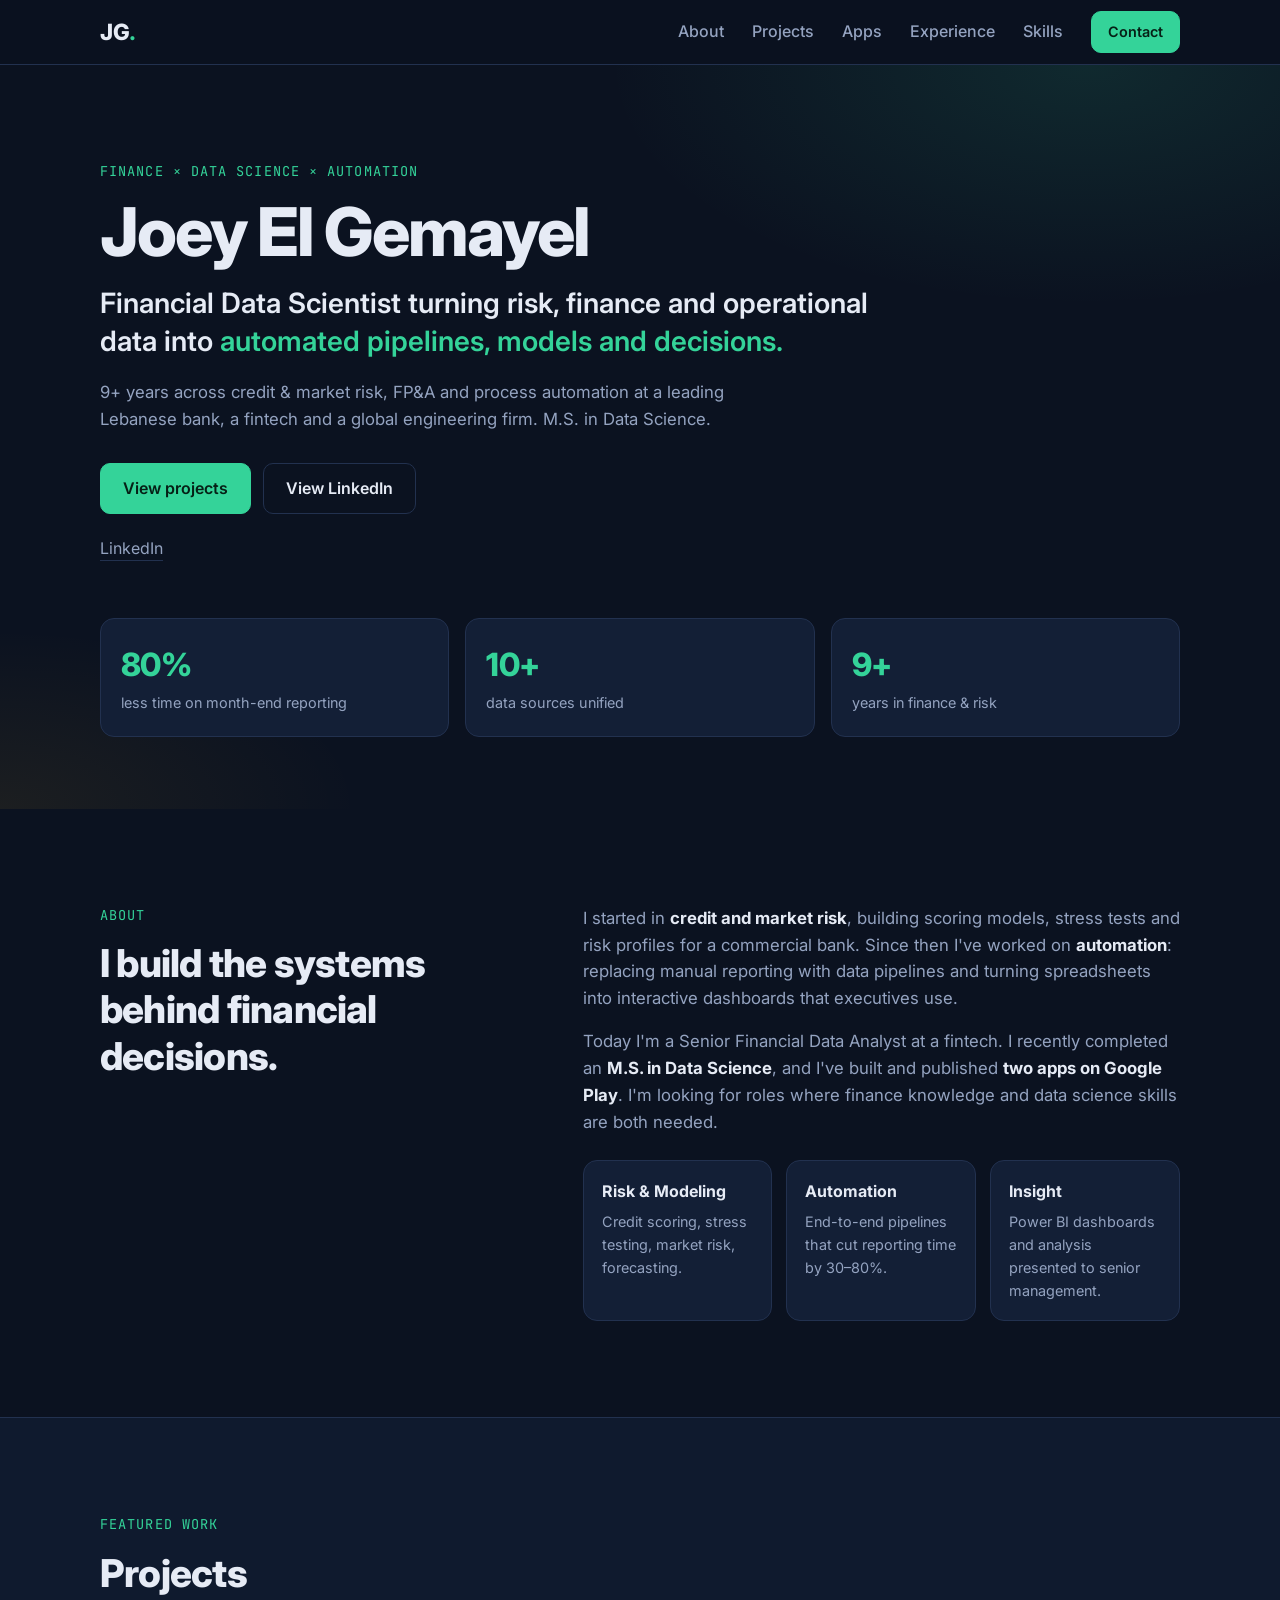
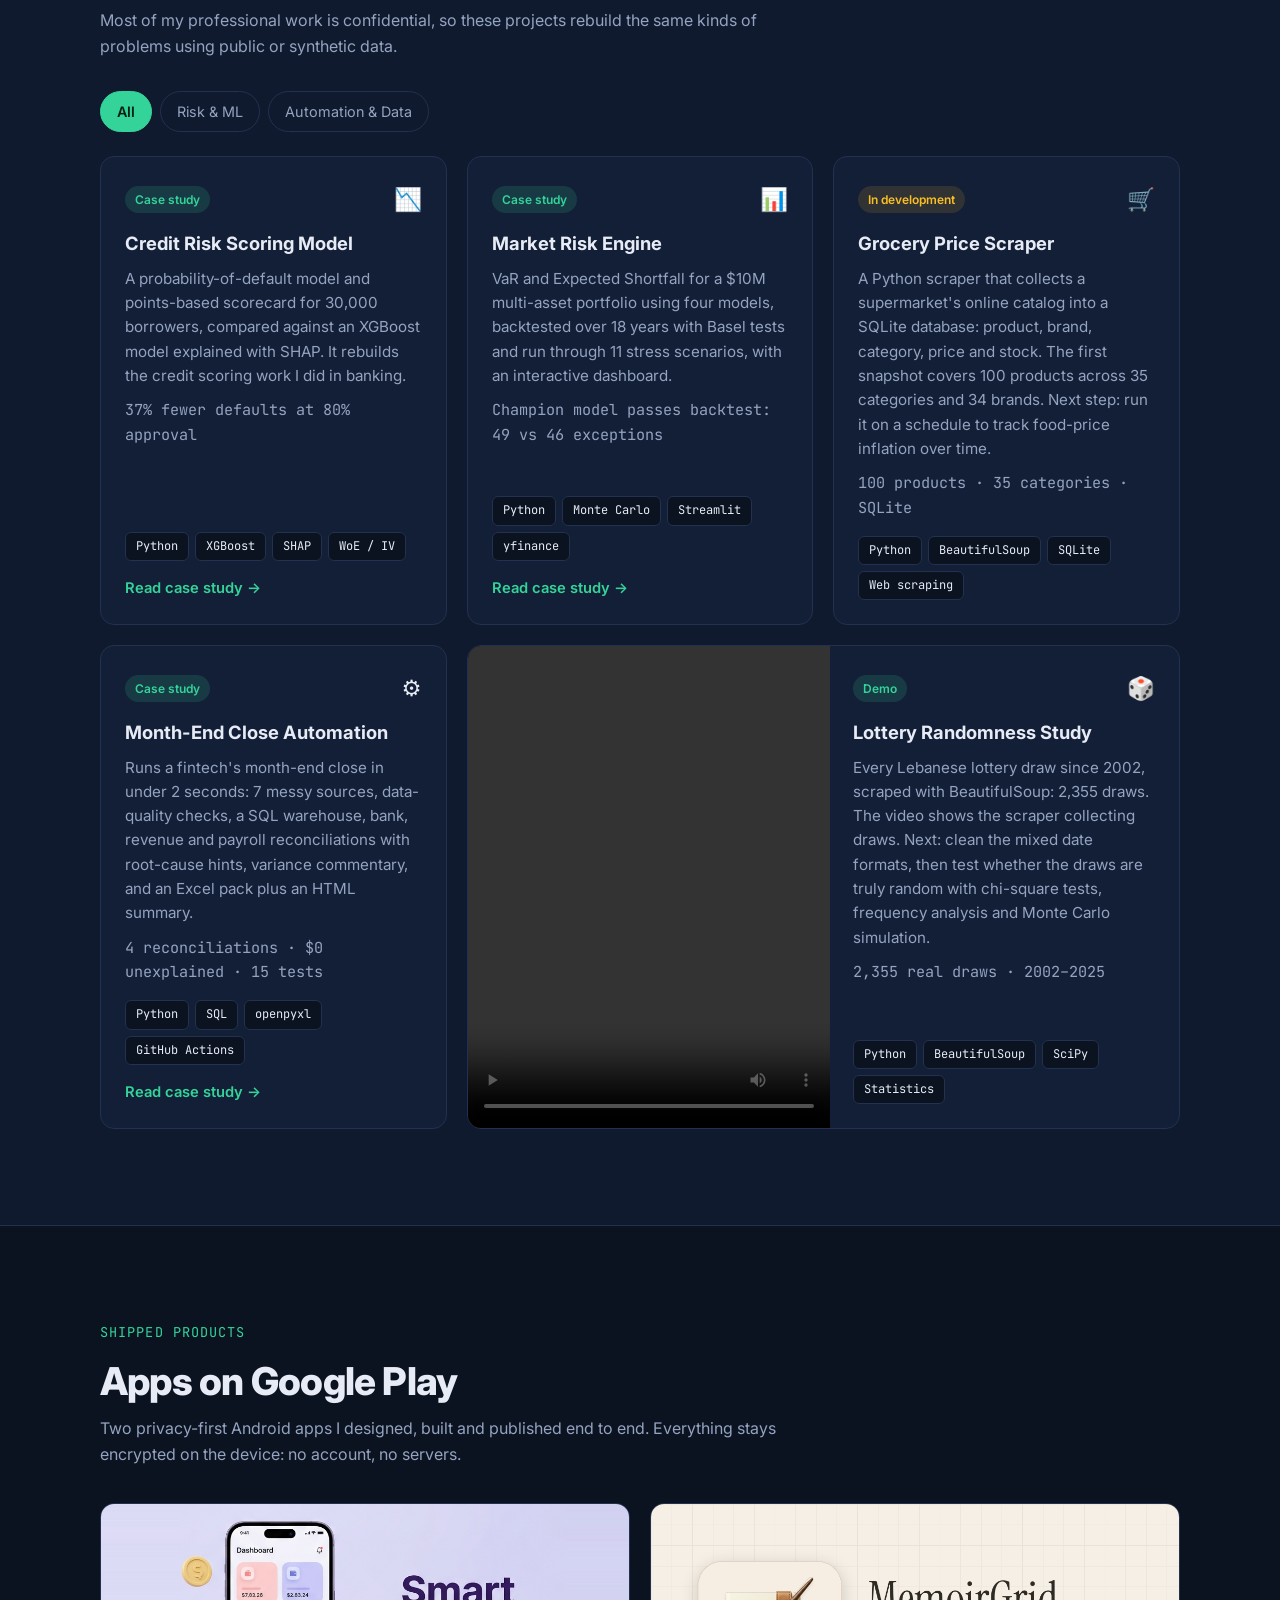
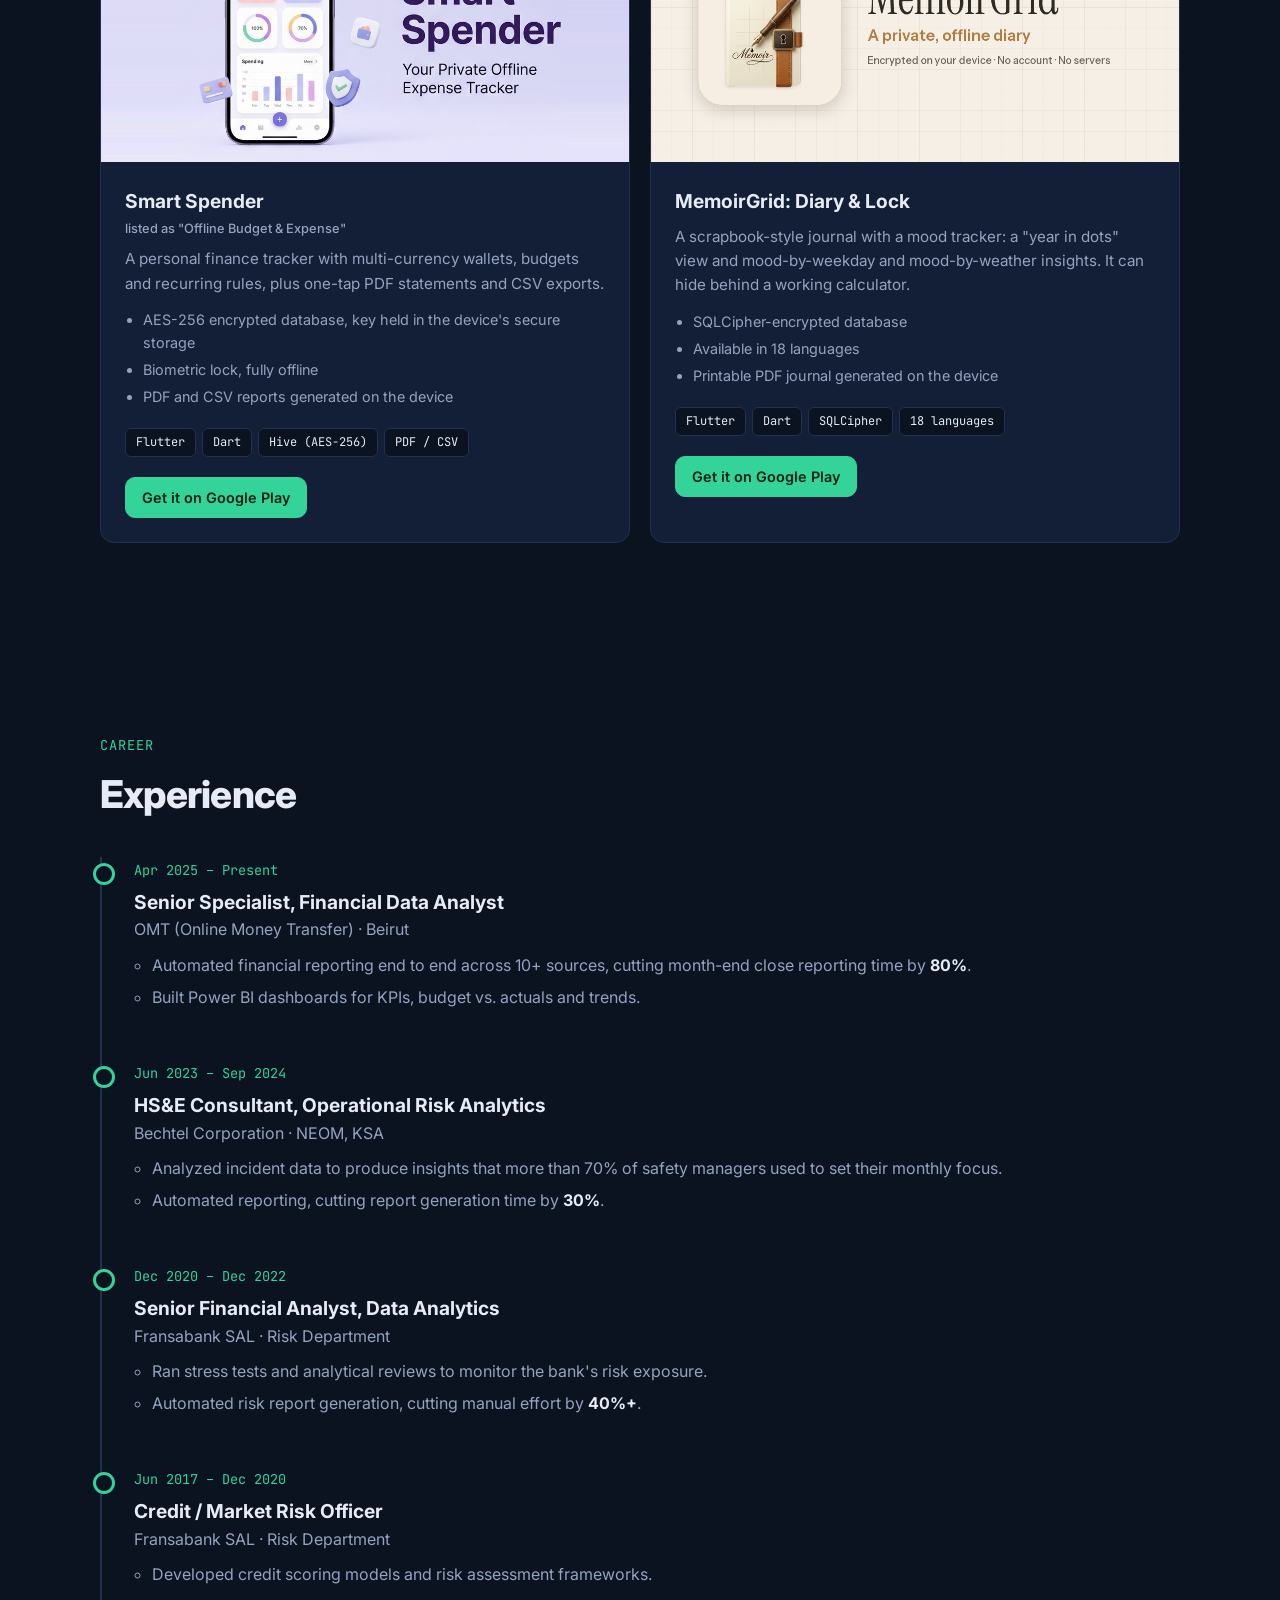
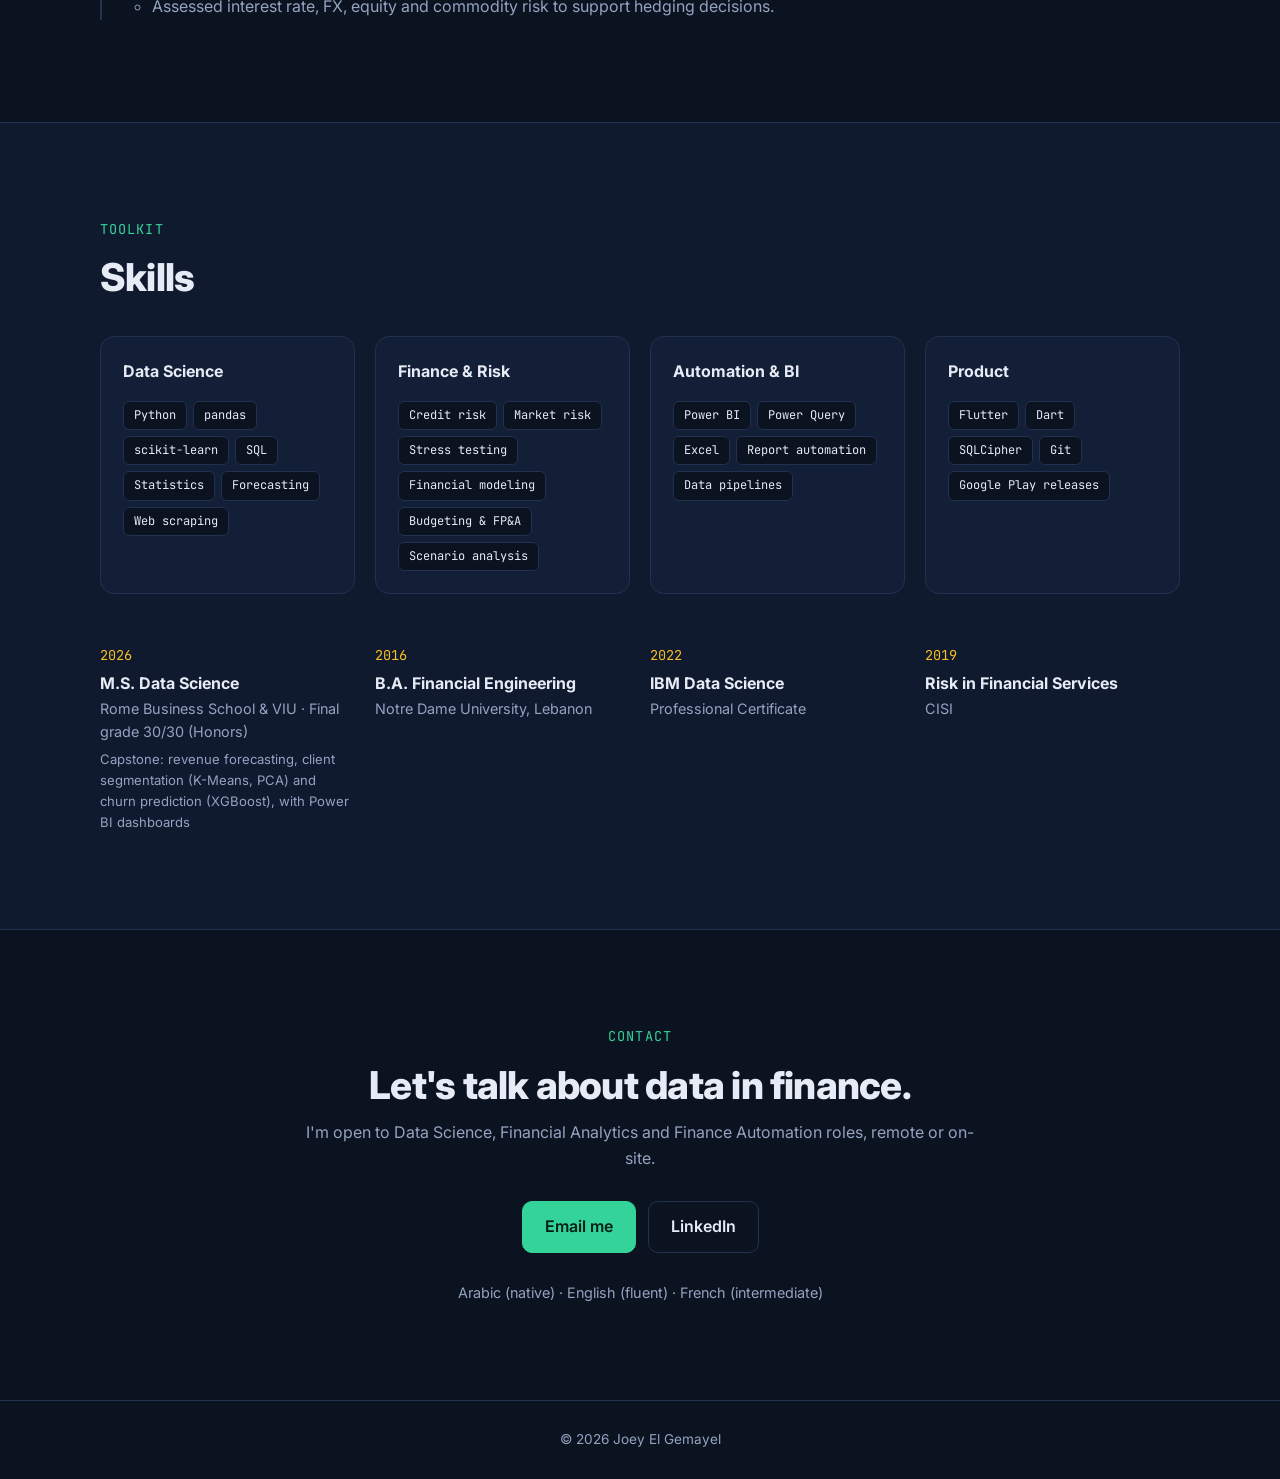
==== commit 25907e3d: "Keep only LinkedIn link; drop store name; move scraper video to lottery card The demo video shows th" ====
--- a/index.html
+++ b/index.html
@@ -39,7 +39,6 @@
           <a href="https://linkedin.com/in/joey-el-gemayel-682924b0" class="btn btn-ghost" target="_blank" rel="noopener">View LinkedIn</a>
         </div>
         <ul class="hero-links">
-          <li><a href="https://github.com/joeygem" target="_blank" rel="noopener">GitHub</a></li>
           <li><a href="https://linkedin.com/in/joey-el-gemayel-682924b0" target="_blank" rel="noopener">LinkedIn</a></li>
         </ul>
 
@@ -101,17 +100,12 @@
             <a href="projects/market-risk.html" class="card-link">Read case study →</a>
           </article>
 
-          <article class="card card-wide" data-cat="automation">
-            <div class="card-media">
-              <video src="assets/grocery-scraper-demo.mp4" controls preload="metadata" playsinline></video>
-            </div>
-            <div class="card-body">
-              <div class="card-top"><span class="badge badge-live">Demo</span><span class="card-icon">🛒</span></div>
-              <h3>Grocery Price Scraper (Spinneys Lebanon)</h3>
-              <p>A Python scraper that collects a supermarket's online catalog into a SQLite database: product, brand, category, price and stock. The first snapshot covers 100 products across 35 categories and 34 brands. Next step: run it on a schedule to track food-price inflation over time.</p>
-              <p class="card-metric">100 products · 35 categories · SQLite</p>
-              <ul class="tags"><li>Python</li><li>BeautifulSoup</li><li>SQLite</li><li>Web scraping</li></ul>
-            </div>
+          <article class="card" data-cat="automation">
+            <div class="card-top"><span class="badge badge-soon">In development</span><span class="card-icon">🛒</span></div>
+            <h3>Grocery Price Scraper</h3>
+            <p>A Python scraper that collects a supermarket's online catalog into a SQLite database: product, brand, category, price and stock. The first snapshot covers 100 products across 35 categories and 34 brands. Next step: run it on a schedule to track food-price inflation over time.</p>
+            <p class="card-metric">100 products · 35 categories · SQLite</p>
+            <ul class="tags"><li>Python</li><li>BeautifulSoup</li><li>SQLite</li><li>Web scraping</li></ul>
           </article>
 
           <article class="card" data-cat="automation">
@@ -123,12 +117,17 @@
             <a href="projects/month-end.html" class="card-link">Read case study →</a>
           </article>
 
-          <article class="card" data-cat="risk">
-            <div class="card-top"><span class="badge badge-soon">In development</span><span class="card-icon">🎲</span></div>
-            <h3>Lottery Randomness Study</h3>
-            <p>Every Lebanese lottery draw since 2002, scraped with BeautifulSoup: 2,355 draws. Next: clean the mixed date formats, then test whether the draws are truly random with chi-square tests, frequency analysis and Monte Carlo simulation.</p>
-            <p class="card-metric">2,355 real draws · 2002–2025</p>
-            <ul class="tags"><li>Python</li><li>BeautifulSoup</li><li>SciPy</li><li>Statistics</li></ul>
+          <article class="card card-wide" data-cat="risk">
+            <div class="card-media">
+              <video src="assets/lottery-scraper-demo.mp4" controls preload="metadata" playsinline></video>
+            </div>
+            <div class="card-body">
+              <div class="card-top"><span class="badge badge-live">Demo</span><span class="card-icon">🎲</span></div>
+              <h3>Lottery Randomness Study</h3>
+              <p>Every Lebanese lottery draw since 2002, scraped with BeautifulSoup: 2,355 draws. The video shows the scraper collecting draws. Next: clean the mixed date formats, then test whether the draws are truly random with chi-square tests, frequency analysis and Monte Carlo simulation.</p>
+              <p class="card-metric">2,355 real draws · 2002–2025</p>
+              <ul class="tags"><li>Python</li><li>BeautifulSoup</li><li>SciPy</li><li>Statistics</li></ul>
+            </div>
           </article>
         </div>
       </div>
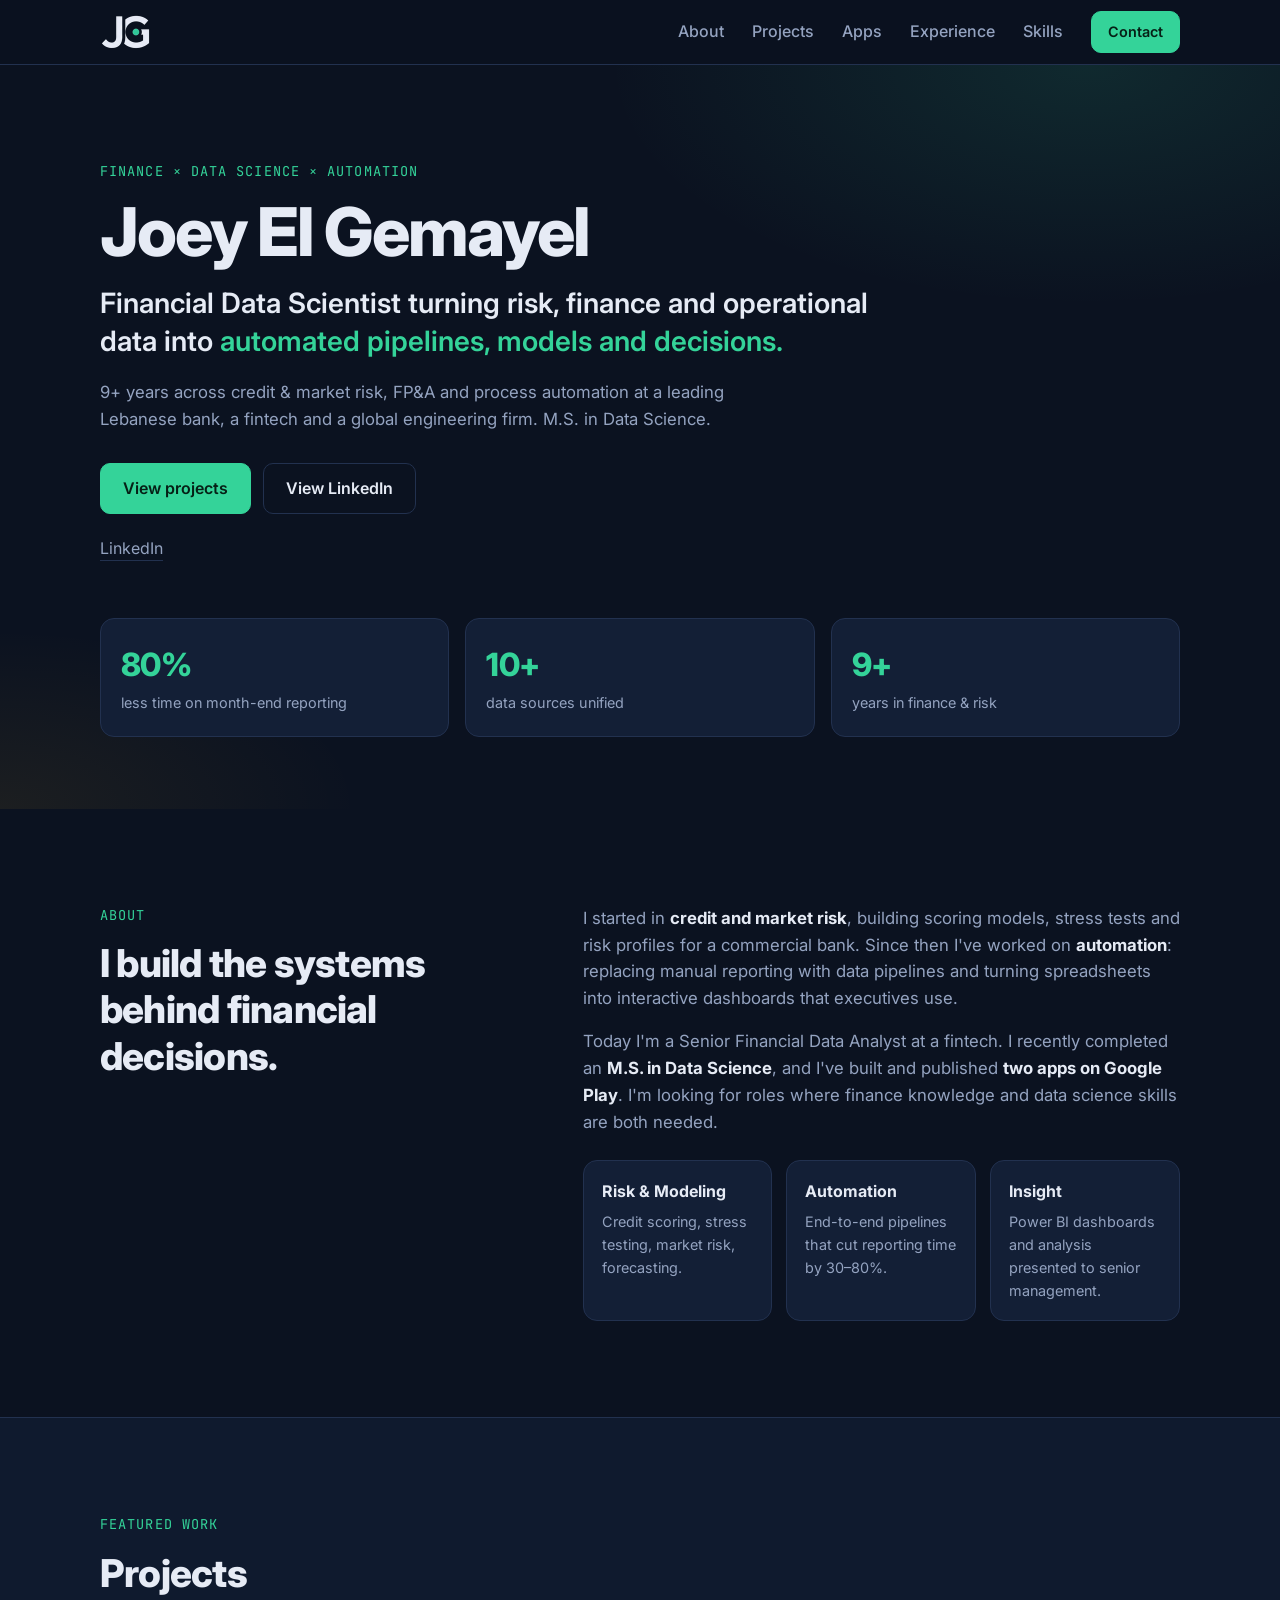
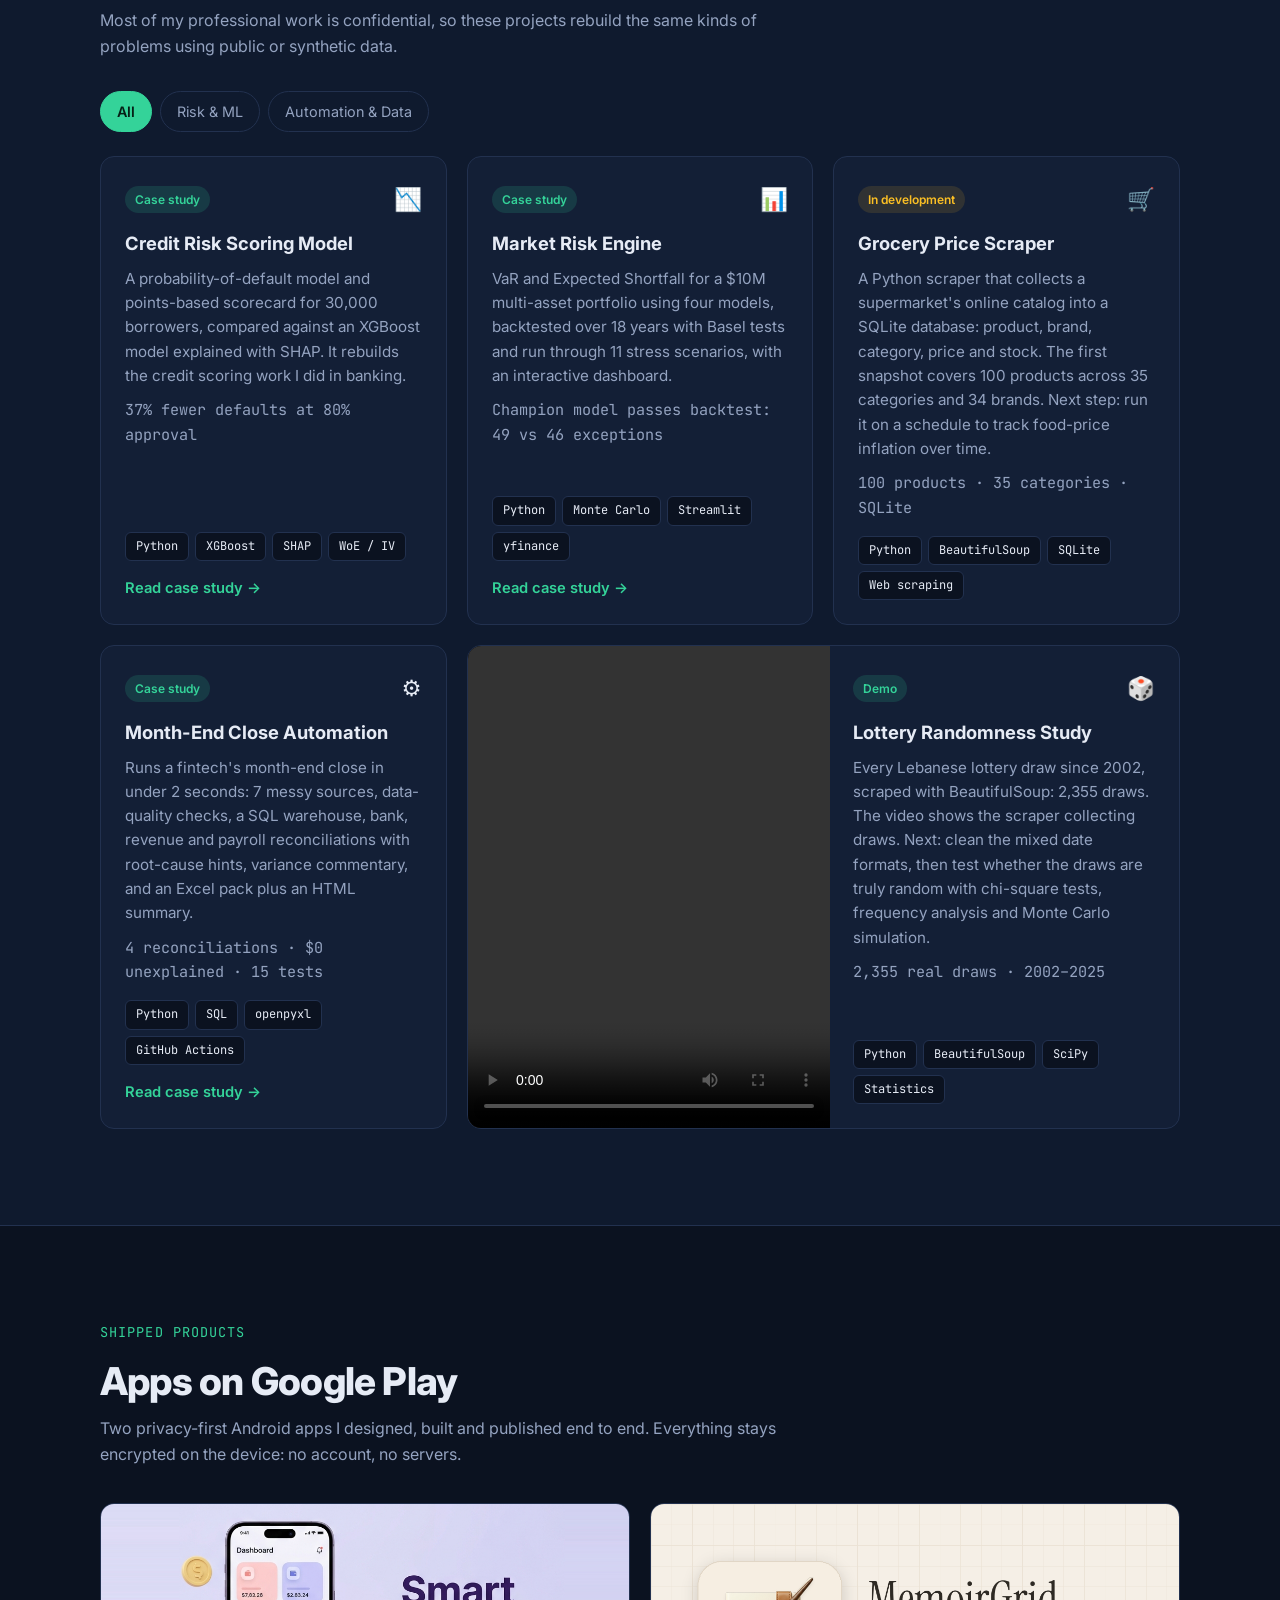
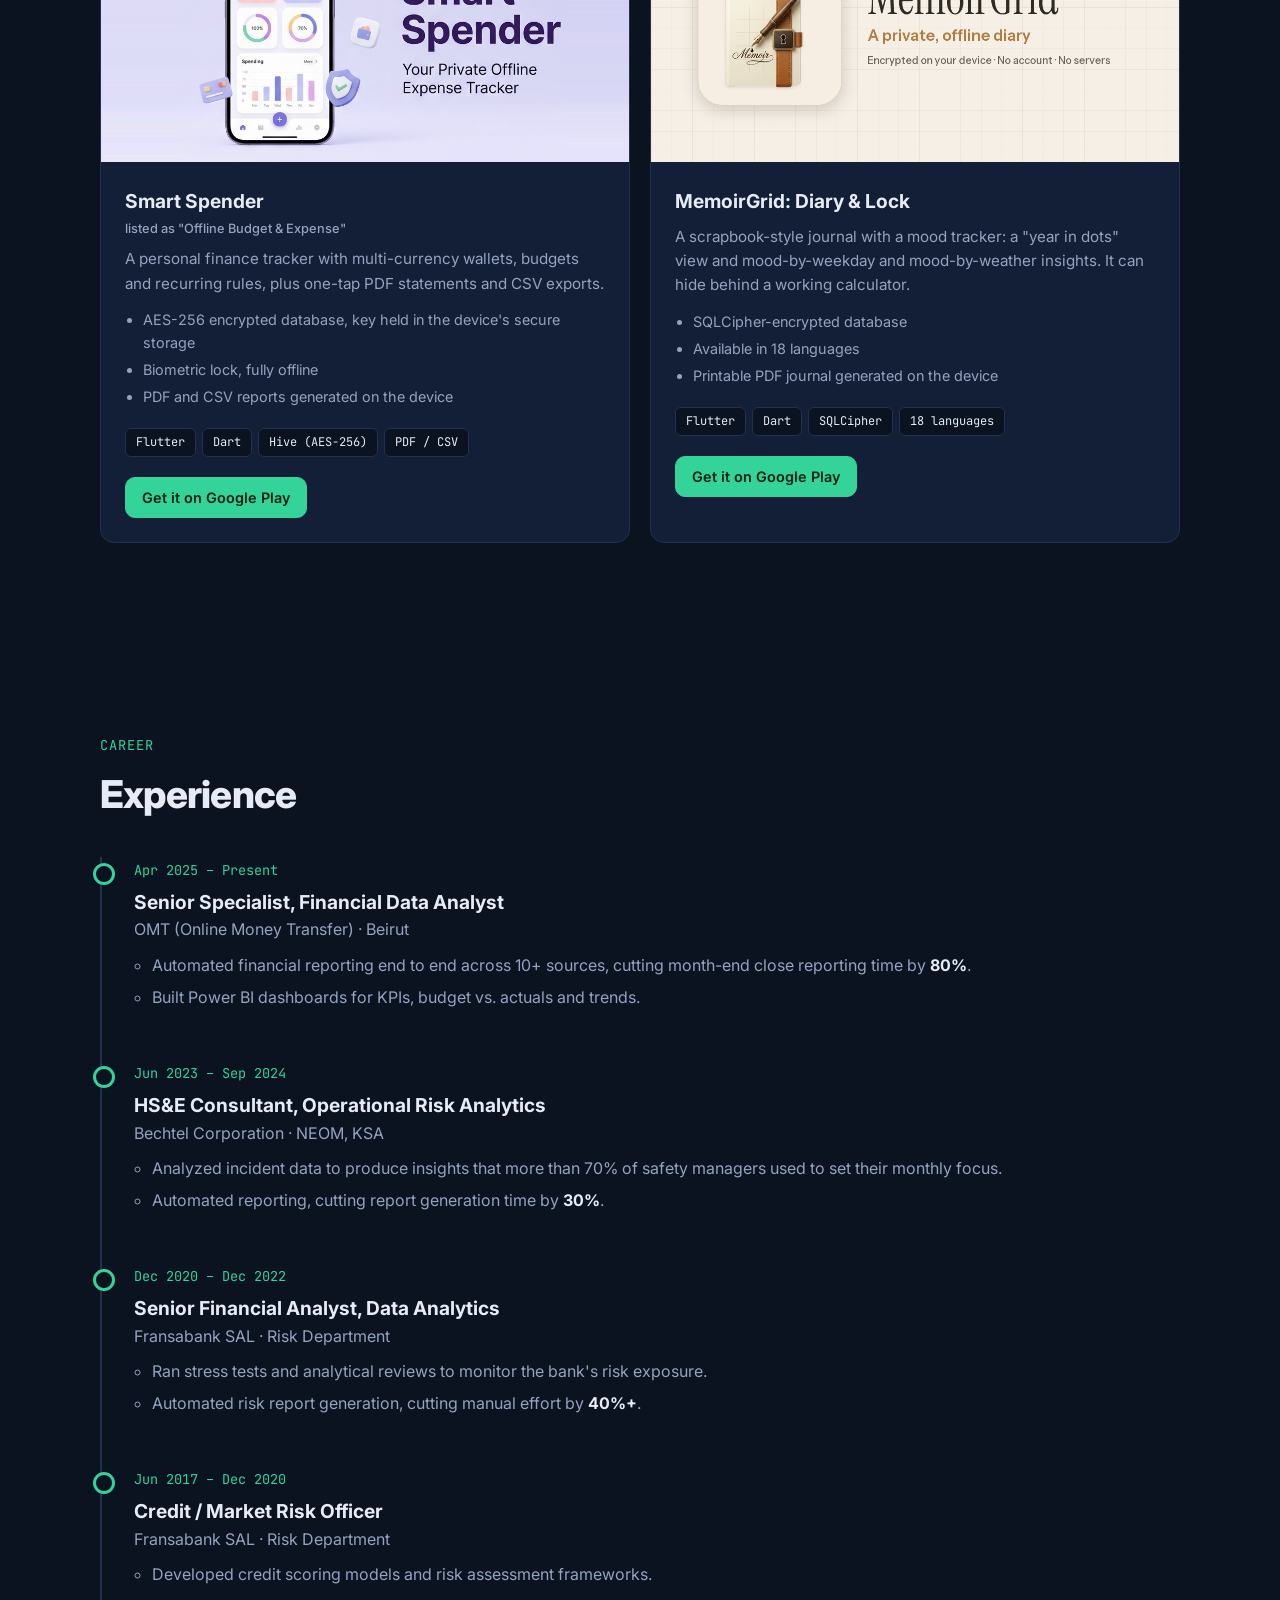
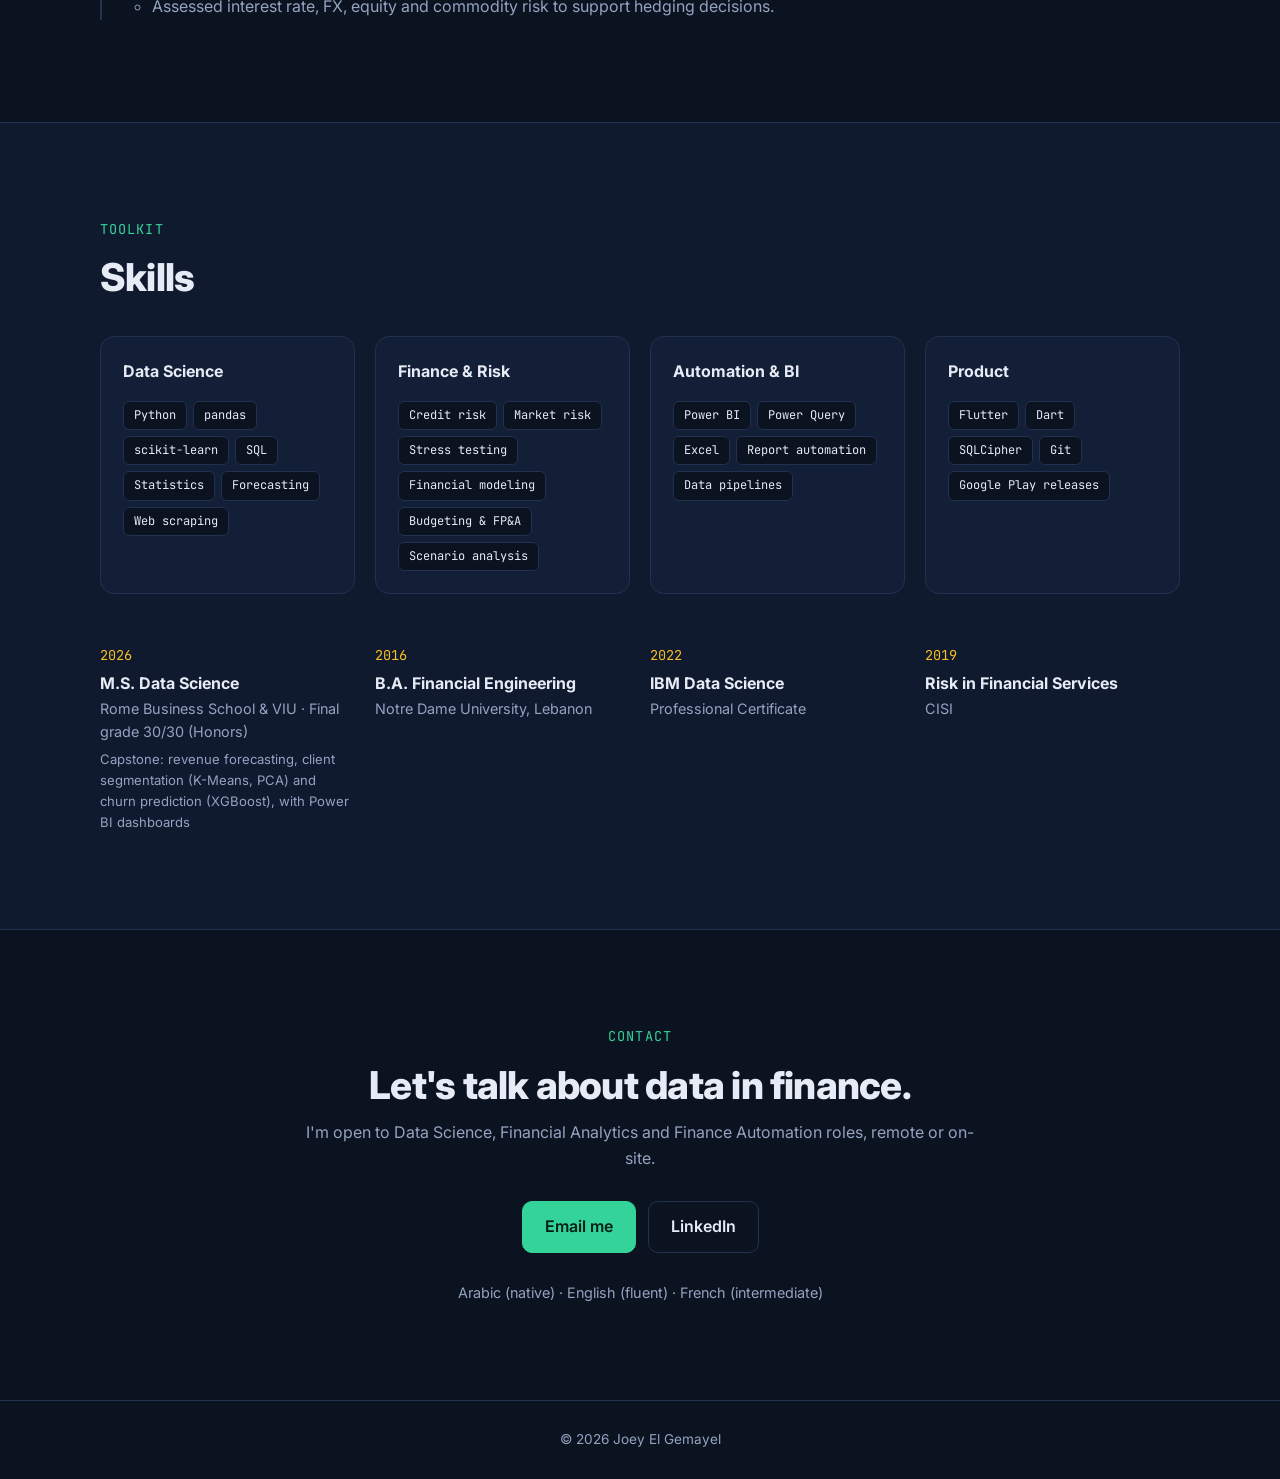
==== commit f53fc920: "Use the JG logo: header mark, favicons and social preview image Co-Authored-By: Claude Opus 5.5 <nor" ====
--- a/index.html
+++ b/index.html
@@ -5,6 +5,17 @@
   <meta name="viewport" content="width=device-width, initial-scale=1" />
   <title>Joey El Gemayel | Financial Data Scientist</title>
   <meta name="description" content="Financial Data Scientist with 9+ years in risk, FP&A and automation. Python, SQL, Power BI, machine learning." />
+  <link rel="icon" href="assets/brand/favicon.ico" sizes="any" />
+  <link rel="icon" type="image/png" sizes="32x32" href="assets/brand/favicon-32.png" />
+  <link rel="apple-touch-icon" href="assets/brand/apple-touch-icon.png" />
+  <meta name="theme-color" content="#0b1220" />
+  <meta property="og:type" content="website" />
+  <meta property="og:title" content="Joey El Gemayel | Financial Data Scientist" />
+  <meta property="og:url" content="https://joeygem.github.io/" />
+  <meta property="og:image" content="https://joeygem.github.io/assets/brand/og-image.png" />
+  <meta property="og:image:width" content="1200" />
+  <meta property="og:image:height" content="630" />
+  <meta name="twitter:card" content="summary_large_image" />
   <link rel="preconnect" href="https://fonts.googleapis.com" />
   <link rel="preconnect" href="https://fonts.gstatic.com" crossorigin />
   <link href="https://fonts.googleapis.com/css2?family=Inter:wght@400;500;600;700;800&family=JetBrains+Mono:wght@500&display=swap" rel="stylesheet" />
@@ -13,7 +24,7 @@
 <body>
   <header class="nav" id="top">
     <div class="container nav-inner">
-      <a href="#top" class="logo">JG<span>.</span></a>
+      <a href="#top" class="logo"><img src="assets/brand/jg-mark-72.png" alt="Joey El Gemayel" width="51" height="36" /></a>
       <button class="nav-toggle" aria-label="Open menu" aria-expanded="false">&#9776;</button>
       <nav class="nav-links">
         <a href="#about">About</a>
--- a/styles.css
+++ b/styles.css
@@ -52,6 +52,7 @@
 .nav-inner { display: flex; align-items: center; justify-content: space-between; height: 64px; }
 .logo { font-weight: 800; font-size: 1.4rem; letter-spacing: -.02em; }
 .logo span { color: var(--accent); }
+.logo img { display: block; height: 36px; width: auto; }
 .nav-links { display: flex; gap: 28px; align-items: center; }
 .nav-links a:not(.btn) { color: var(--muted); font-weight: 500; transition: color .15s; }
 .nav-links a:not(.btn):hover { color: var(--text); }
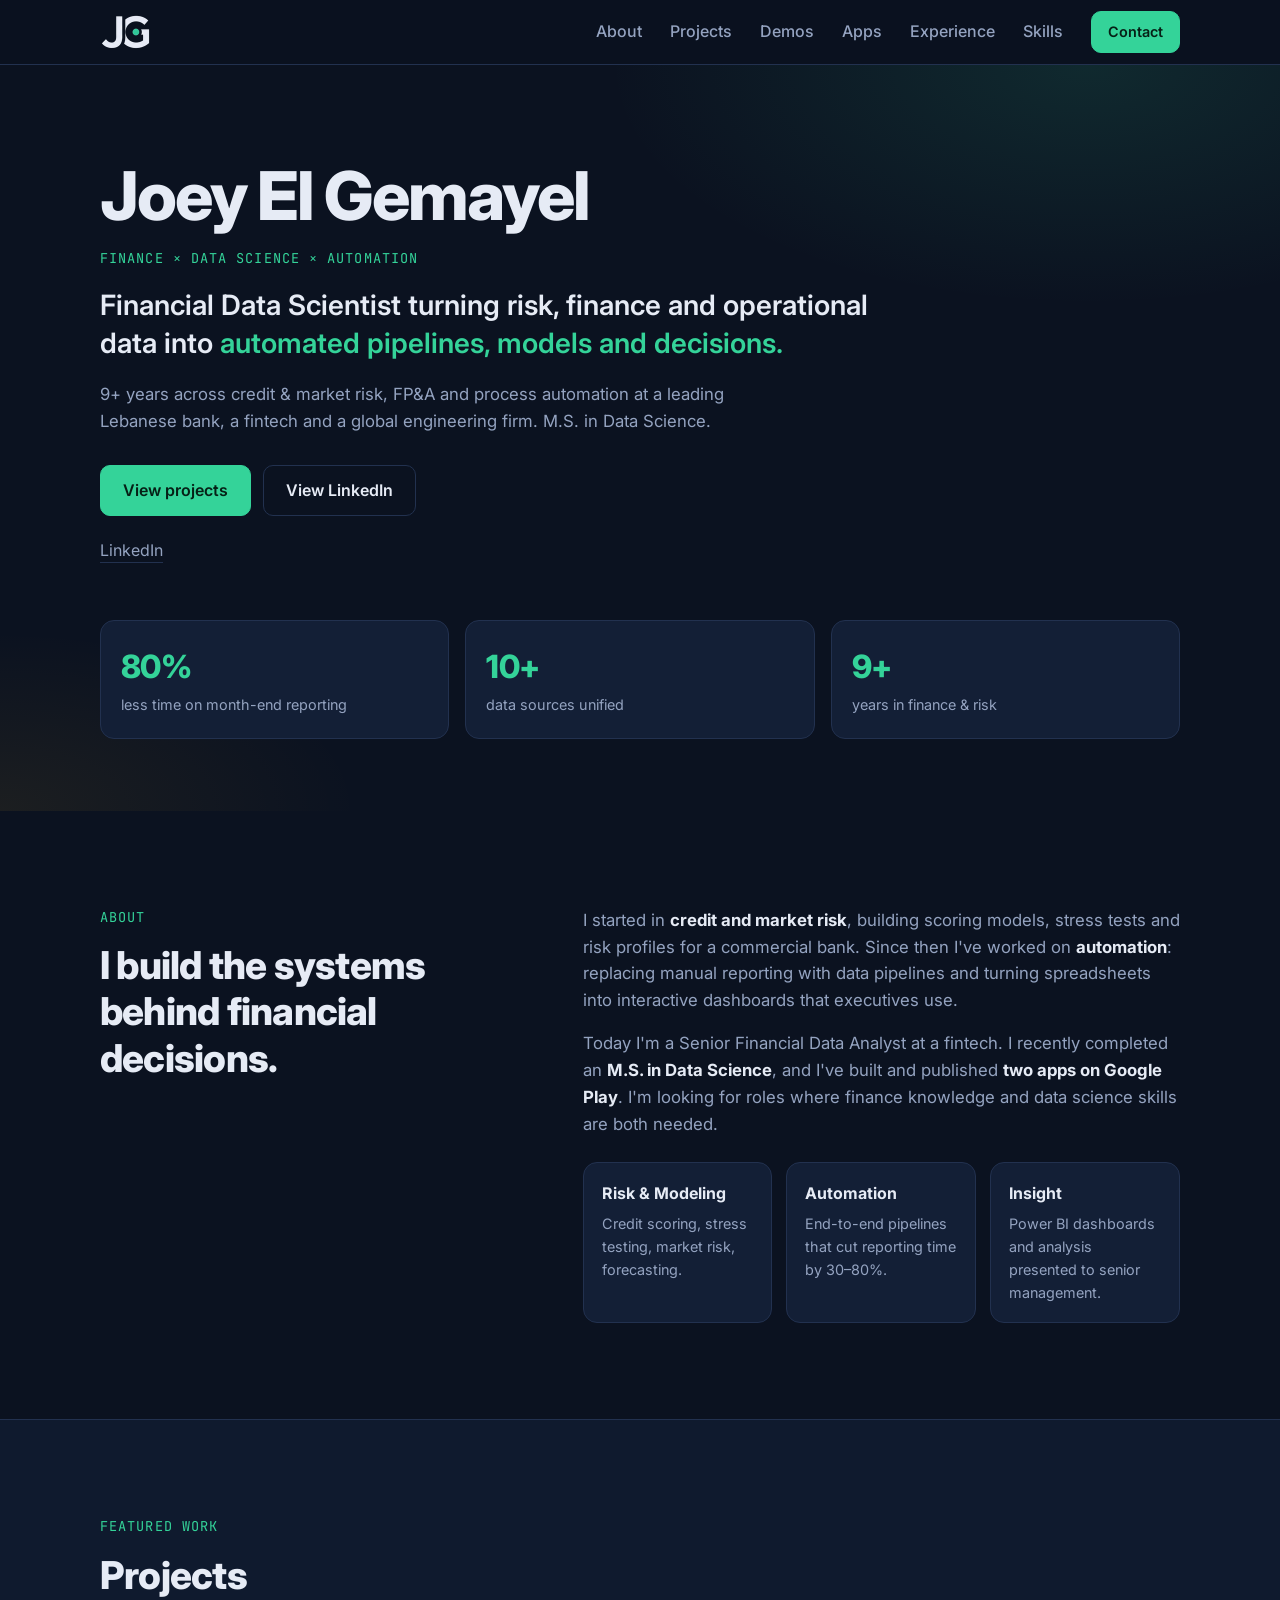
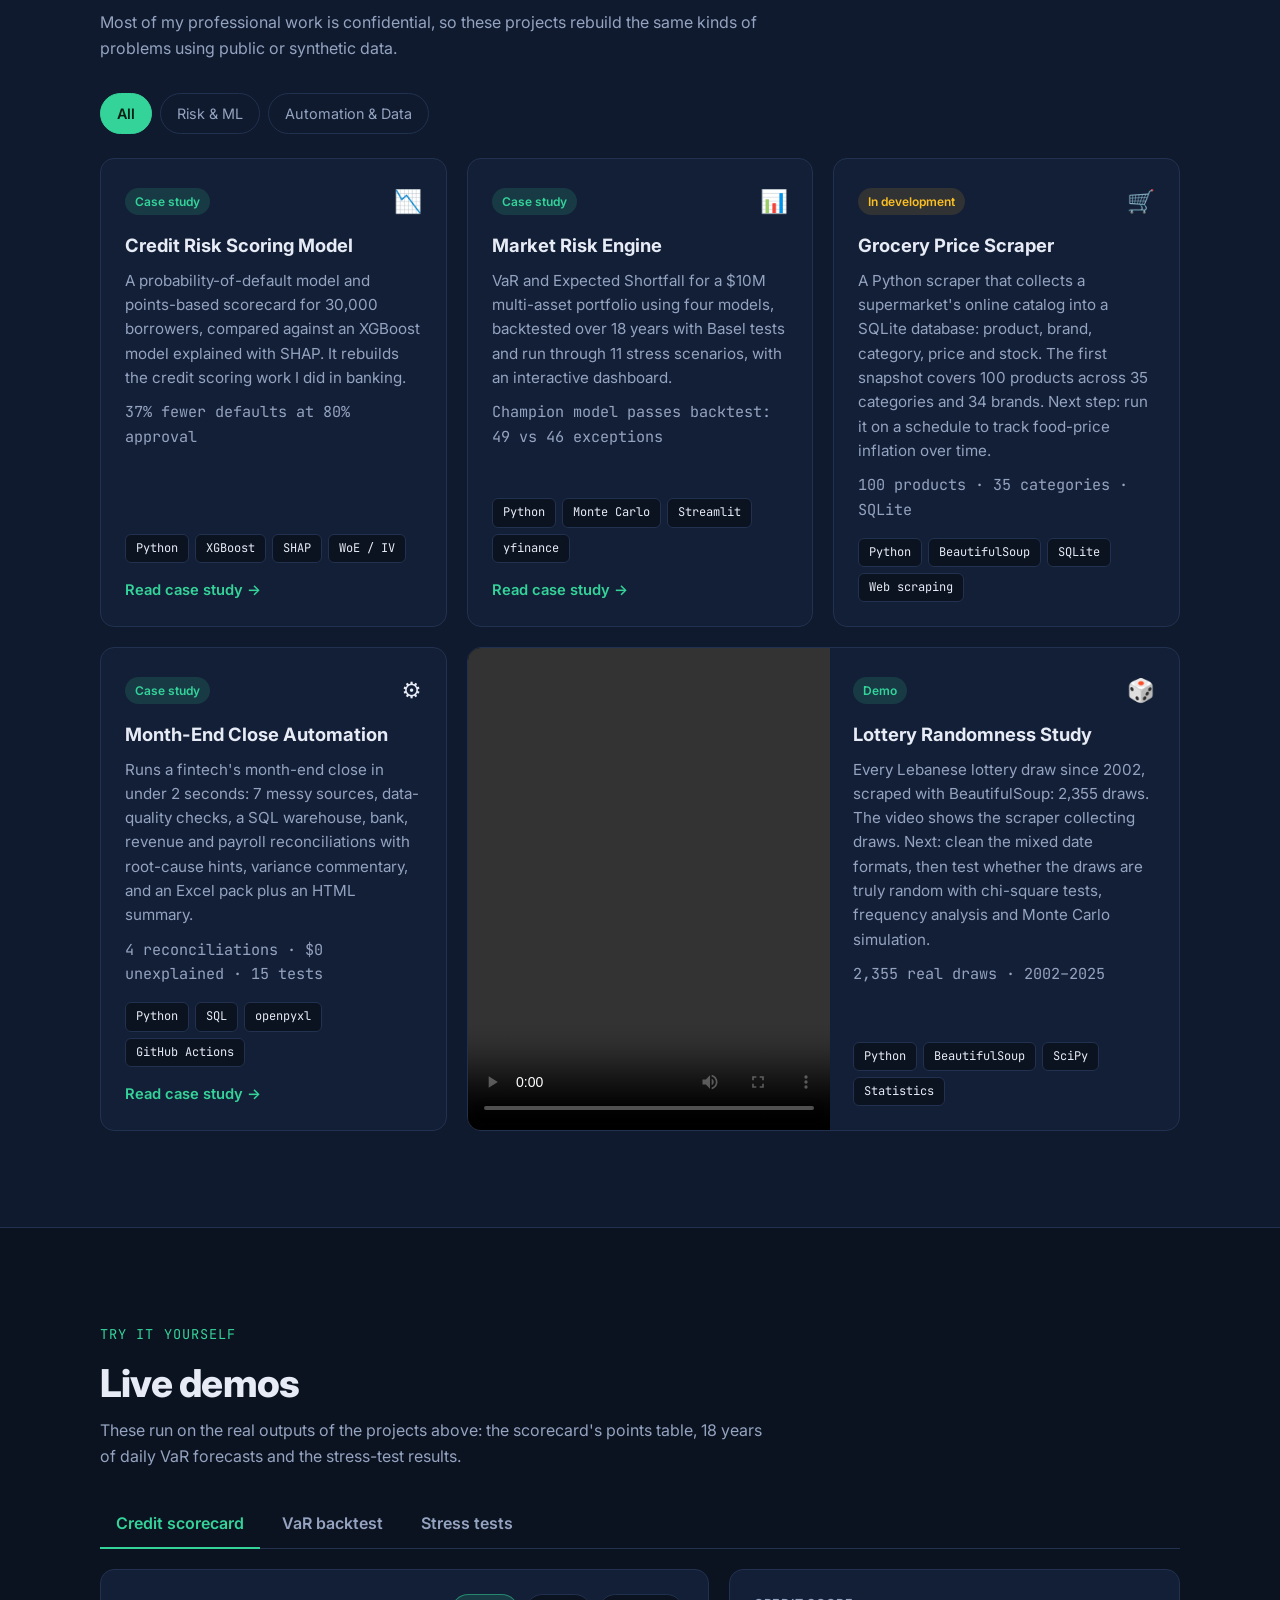
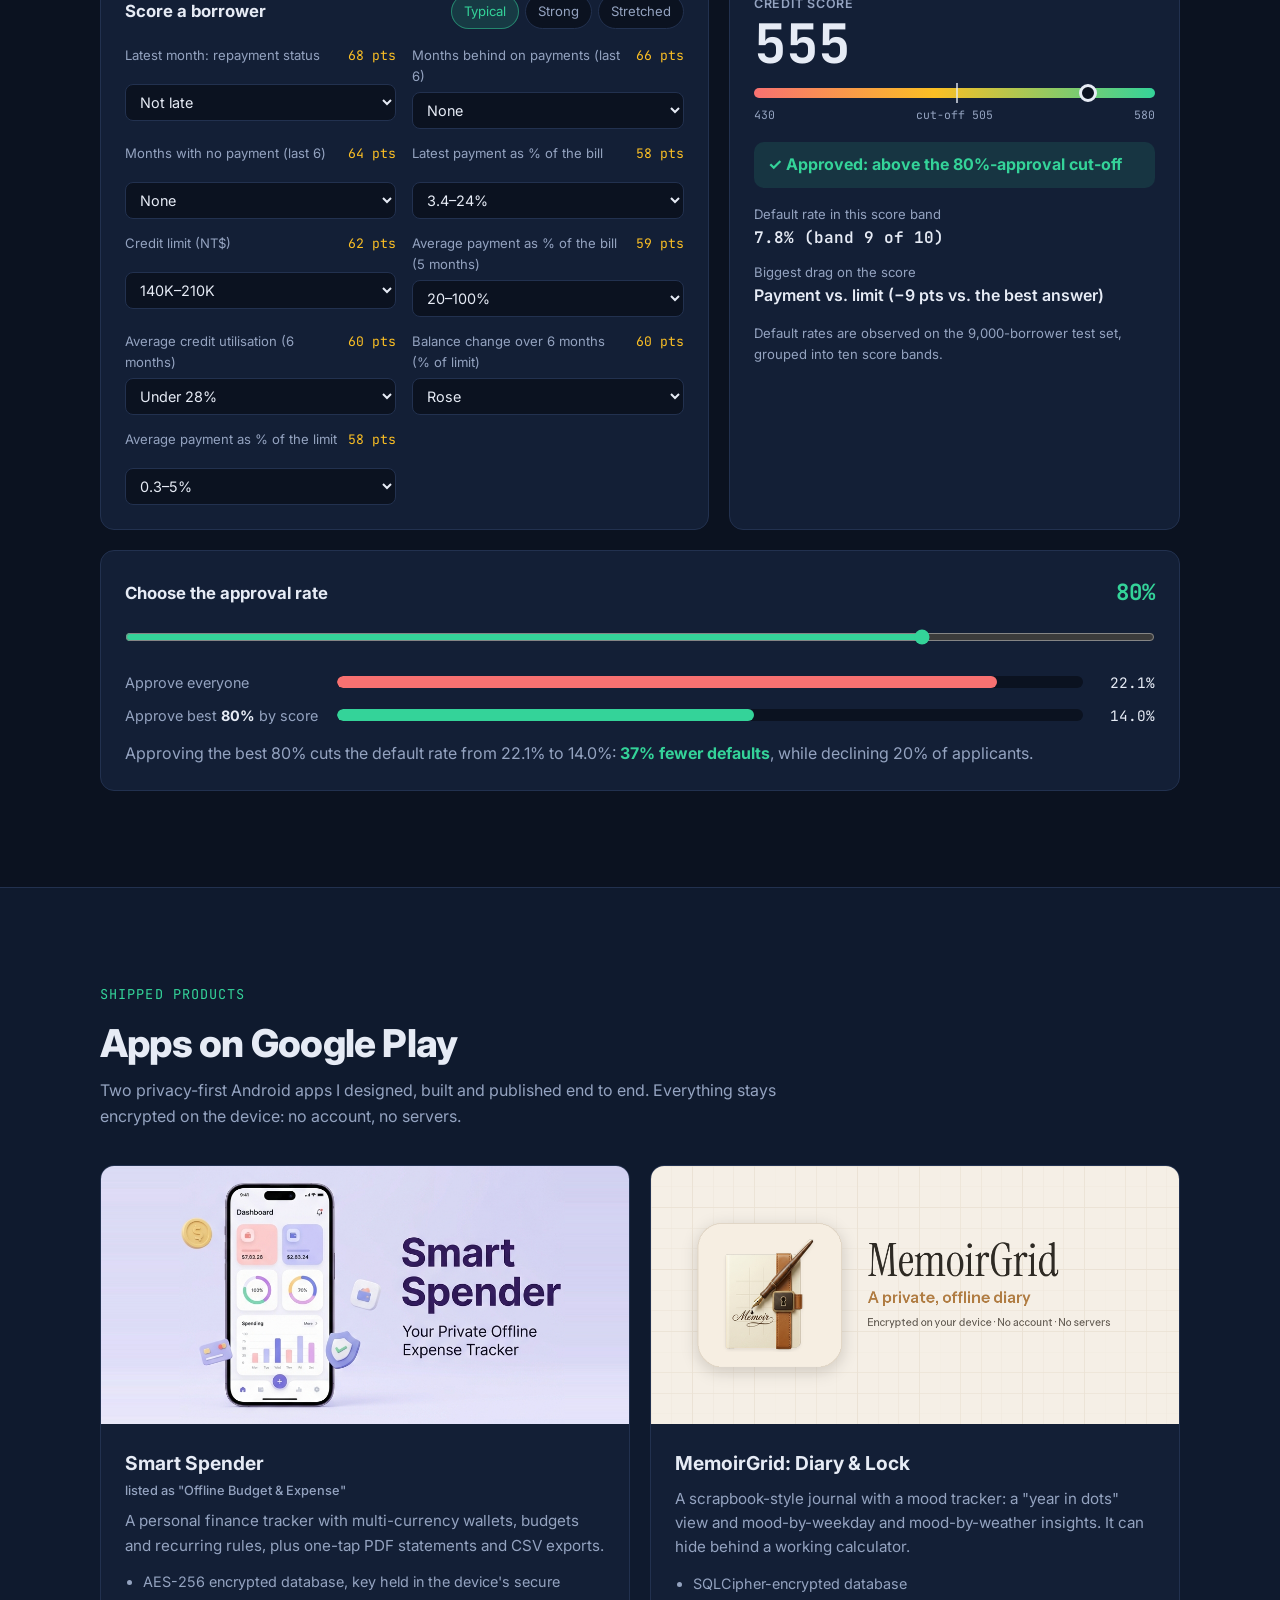
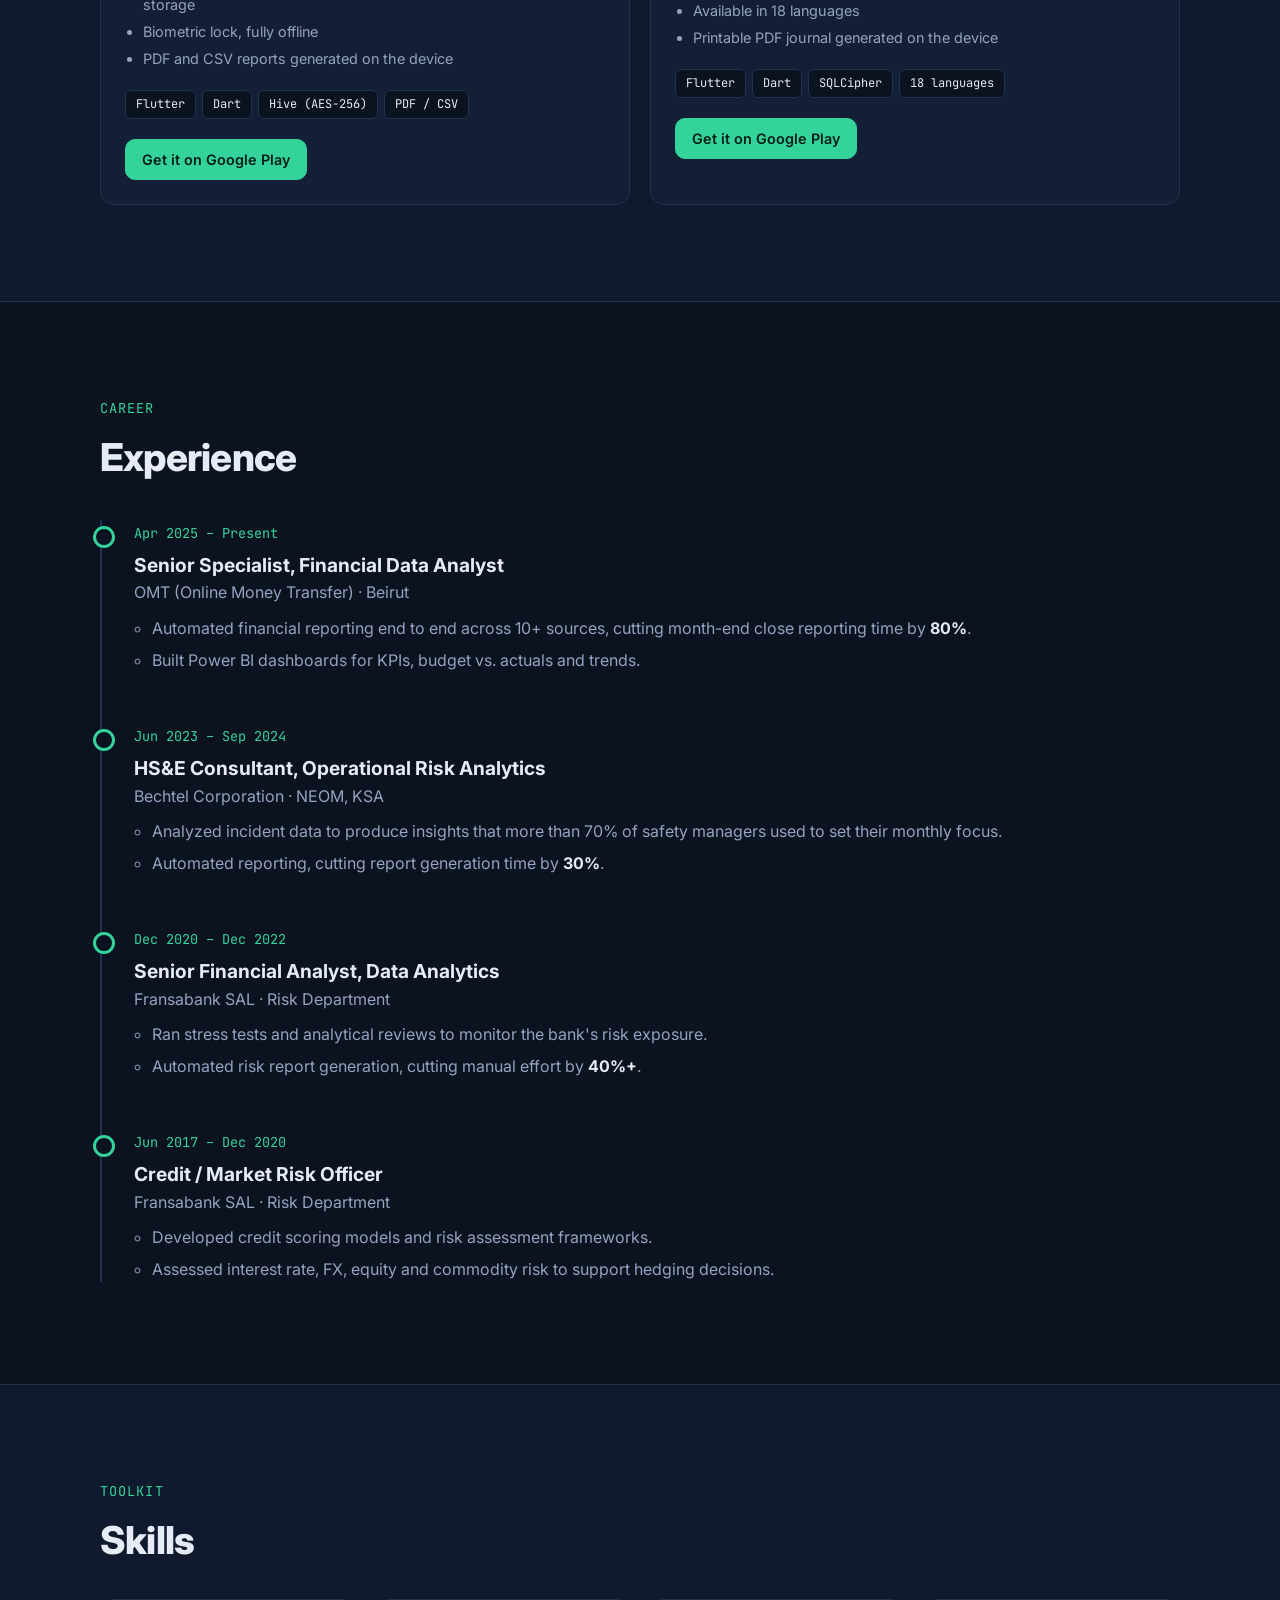
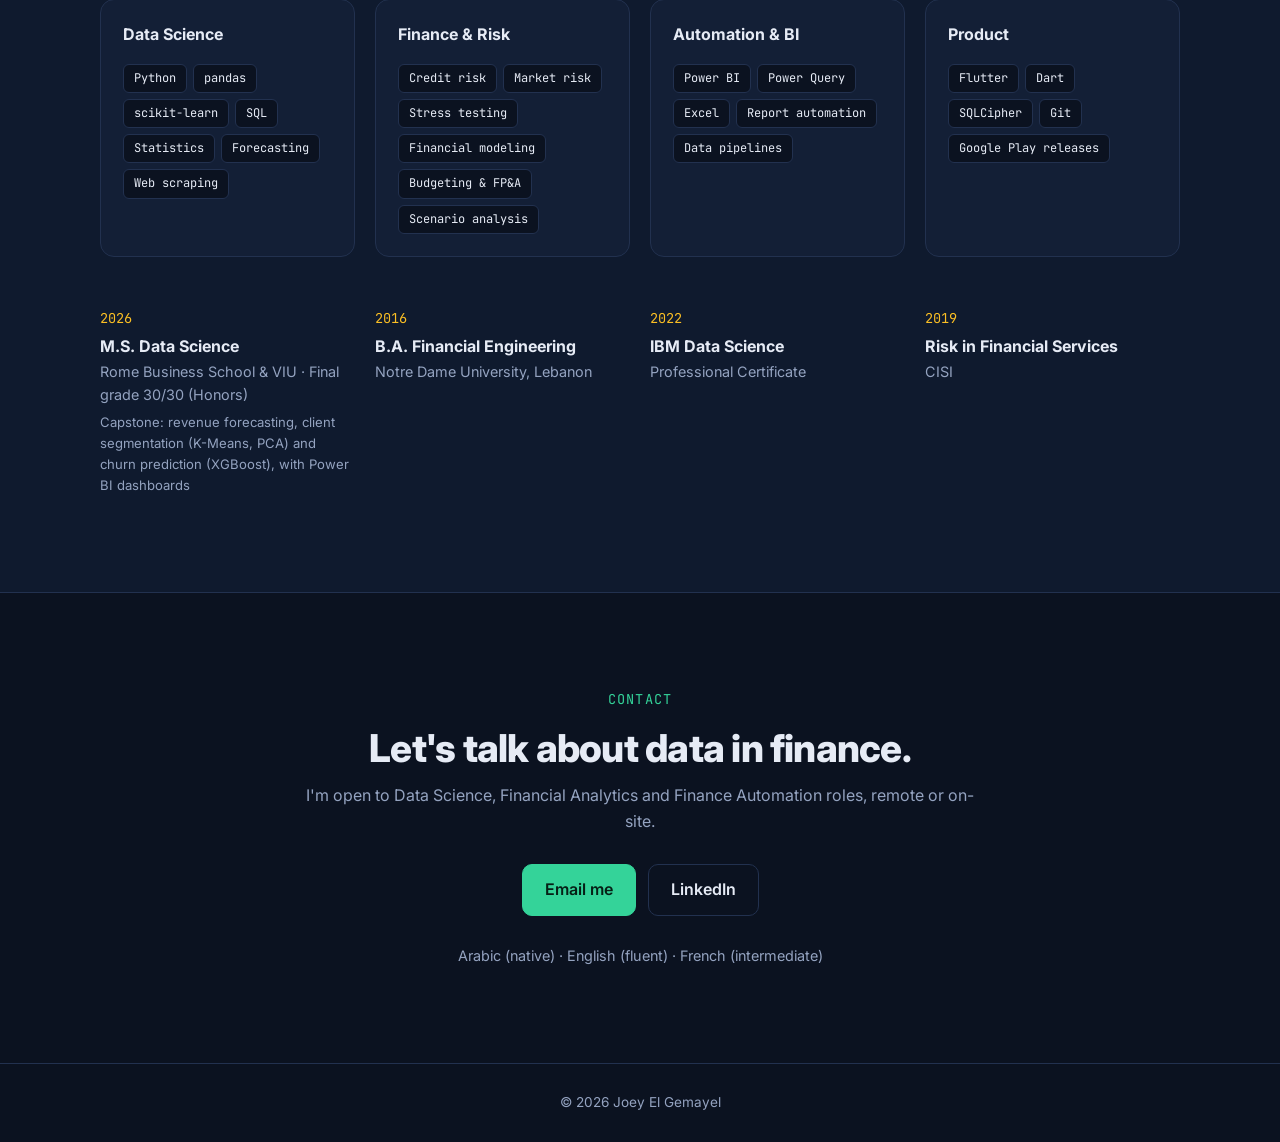
==== commit b4c9c1d6: "Put name first in hero; add interactive live demos - Hero now leads with the name, tagline underneat" ====
--- a/index.html
+++ b/index.html
@@ -22,6 +22,7 @@
   <link rel="stylesheet" href="styles.css" />
 </head>
 <body>
+  <div class="progress" id="progress" aria-hidden="true"></div>
   <header class="nav" id="top">
     <div class="container nav-inner">
       <a href="#top" class="logo"><img src="assets/brand/jg-mark-72.png" alt="Joey El Gemayel" width="51" height="36" /></a>
@@ -29,6 +30,7 @@
       <nav class="nav-links">
         <a href="#about">About</a>
         <a href="#projects">Projects</a>
+        <a href="#demos">Demos</a>
         <a href="#apps">Apps</a>
         <a href="#experience">Experience</a>
         <a href="#skills">Skills</a>
@@ -41,8 +43,8 @@
     <!-- HERO -->
     <section class="hero">
       <div class="container hero-inner">
-        <p class="eyebrow mono">Finance × Data Science × Automation</p>
         <h1>Joey El Gemayel</h1>
+        <p class="eyebrow mono hero-tagline">Finance × Data Science × Automation</p>
         <h2 class="hero-sub">Financial Data Scientist turning risk, finance and operational data into <span class="accent">automated pipelines, models and decisions.</span></h2>
         <p class="hero-text">9+ years across credit &amp; market risk, FP&amp;A and process automation at a leading Lebanese bank, a fintech and a global engineering firm. M.S. in Data Science.</p>
         <div class="hero-cta">
@@ -144,8 +146,133 @@
       </div>
     </section>
 
+    <!-- LIVE DEMOS -->
+    <section class="section" id="demos">
+      <div class="container">
+        <p class="eyebrow mono">Try it yourself</p>
+        <h2 class="section-title">Live demos</h2>
+        <p class="section-lead">These run on the real outputs of the projects above: the scorecard's points table, 18 years of daily VaR forecasts and the stress-test results.</p>
+
+        <div class="demo-tabs" role="tablist" aria-label="Demos">
+          <button class="demo-tab active" role="tab" aria-selected="true" aria-controls="demo-credit" id="tab-credit">Credit scorecard</button>
+          <button class="demo-tab" role="tab" aria-selected="false" aria-controls="demo-var" id="tab-var" tabindex="-1">VaR backtest</button>
+          <button class="demo-tab" role="tab" aria-selected="false" aria-controls="demo-stress" id="tab-stress" tabindex="-1">Stress tests</button>
+        </div>
+
+        <!-- Credit scorecard -->
+        <div class="demo-panel" id="demo-credit" role="tabpanel" aria-labelledby="tab-credit">
+          <div class="demo-grid">
+            <div class="demo-box">
+              <div class="demo-head">
+                <h3>Score a borrower</h3>
+                <div class="chips" id="cs-presets">
+                  <button class="chip active" data-preset="typical">Typical</button>
+                  <button class="chip" data-preset="strong">Strong</button>
+                  <button class="chip" data-preset="stretched">Stretched</button>
+                </div>
+              </div>
+              <form class="cs-form" id="cs-form" onsubmit="return false"></form>
+            </div>
+            <div class="demo-box cs-result" aria-live="polite">
+              <p class="demo-label">Credit score</p>
+              <p class="cs-score mono" id="cs-score">555</p>
+              <div class="cs-scale" aria-hidden="true">
+                <div class="cs-scale-bar"><span class="cs-cutoff" id="cs-cutoff"></span><span class="cs-needle" id="cs-needle"></span></div>
+                <div class="cs-scale-ends mono"><span>430</span><span>cut-off 505</span><span>580</span></div>
+              </div>
+              <p class="cs-decision" id="cs-decision"></p>
+              <dl class="cs-facts">
+                <div><dt>Default rate in this score band</dt><dd class="mono" id="cs-band"></dd></div>
+                <div><dt>Biggest drag on the score</dt><dd id="cs-drag"></dd></div>
+              </dl>
+              <p class="demo-note">Default rates are observed on the 9,000-borrower test set, grouped into ten score bands.</p>
+            </div>
+          </div>
+
+          <div class="demo-box cs-tradeoff">
+            <div class="demo-head">
+              <h3>Choose the approval rate</h3>
+              <output class="mono" id="ap-out" for="ap-range">80%</output>
+            </div>
+            <input type="range" id="ap-range" min="10" max="100" step="10" value="80" aria-label="Approval rate" />
+            <div class="ap-bars">
+              <div class="ap-row"><span>Approve everyone</span><div class="ap-track"><div class="ap-fill ap-base" id="ap-base"></div></div><span class="mono" id="ap-base-val"></span></div>
+              <div class="ap-row"><span>Approve best <b id="ap-pct">80%</b> by score</span><div class="ap-track"><div class="ap-fill" id="ap-model"></div></div><span class="mono" id="ap-model-val"></span></div>
+            </div>
+            <p class="ap-summary" id="ap-summary"></p>
+          </div>
+        </div>
+
+        <!-- VaR backtest -->
+        <div class="demo-panel" id="demo-var" role="tabpanel" aria-labelledby="tab-var" hidden>
+          <div class="demo-box">
+            <div class="demo-controls">
+              <div>
+                <p class="demo-label">Model</p>
+                <div class="chips" id="var-models">
+                  <button class="chip" data-model="historical">Historical</button>
+                  <button class="chip" data-model="parametric">EWMA parametric</button>
+                  <button class="chip" data-model="monte_carlo">Monte Carlo (t)</button>
+                  <button class="chip active" data-model="filtered_historical">Filtered historical ★</button>
+                </div>
+              </div>
+              <div>
+                <p class="demo-label">Period</p>
+                <div class="chips" id="var-periods">
+                  <button class="chip active" data-from="2008-09-19" data-to="2026-12-31">All 18 years</button>
+                  <button class="chip" data-from="2008-09-19" data-to="2009-12-31">2008–09 crisis</button>
+                  <button class="chip" data-from="2020-01-01" data-to="2020-12-31">2020 COVID</button>
+                  <button class="chip" data-from="2022-01-01" data-to="2022-12-31">2022 rate shock</button>
+                  <button class="chip" data-last="250">Last 250 days</button>
+                </div>
+              </div>
+            </div>
+            <div class="var-chart-wrap">
+              <canvas id="var-chart" role="img" aria-label="Daily profit and loss against the 99% one-day VaR forecast"></canvas>
+              <div class="var-tip" id="var-tip" hidden></div>
+              <p class="var-loading" id="var-loading">Loading 4,568 days of forecasts…</p>
+            </div>
+            <div class="var-legend">
+              <span><i class="lg lg-pnl"></i>Daily P&amp;L ($10M portfolio)</span>
+              <span><i class="lg lg-var"></i>99% 1-day VaR (shown as a loss)</span>
+              <span><i class="lg lg-exc"></i>Exception: loss bigger than VaR</span>
+            </div>
+            <div class="var-stats">
+              <div><p class="demo-label">Exceptions</p><p class="mono var-big" id="vs-exc">–</p><p class="muted" id="vs-exp"></p></div>
+              <div><p class="demo-label">Kupiec test (5%)</p><p class="mono var-big" id="vs-kupiec">–</p><p class="muted" id="vs-p"></p></div>
+              <div><p class="demo-label">Basel zone, last 250 days</p><p class="mono var-big" id="vs-zone">–</p><p class="muted" id="vs-zone-n"></p></div>
+            </div>
+          </div>
+        </div>
+
+        <!-- Stress tests -->
+        <div class="demo-panel" id="demo-stress" role="tabpanel" aria-labelledby="tab-stress" hidden>
+          <div class="demo-grid demo-grid-wide">
+            <div class="demo-box">
+              <div class="demo-head">
+                <h3>What each scenario does to $10M</h3>
+                <div class="chips" id="st-filter">
+                  <button class="chip active" data-type="all">All</button>
+                  <button class="chip" data-type="Historical"><i class="dot" style="background:#f87171"></i>Historical</button>
+                  <button class="chip" data-type="Hypothetical"><i class="dot" style="background:#fb923c"></i>Hypothetical</button>
+                </div>
+              </div>
+              <ul class="st-list" id="st-list"></ul>
+              <p class="st-detail" id="st-detail" aria-live="polite">Hover or tap a scenario for details.</p>
+            </div>
+            <div class="demo-box">
+              <div class="demo-head"><h3>Where the risk comes from</h3></div>
+              <p class="demo-note">Share of the portfolio's money vs. share of its VaR, by asset class.</p>
+              <div class="mix" id="mix"></div>
+              <p class="mix-takeaway">Equities are <b>45%</b> of the money but <b>83%</b> of the risk. Oil is the only position that lowers total VaR.</p>
+            </div>
+          </div>
+        </div>
+      </div>
+    </section>
+
     <!-- APPS -->
-    <section class="section" id="apps">
+    <section class="section section-alt" id="apps">
       <div class="container">
         <p class="eyebrow mono">Shipped products</p>
         <h2 class="section-title">Apps on Google Play</h2>
--- a/styles.css
+++ b/styles.css
@@ -67,6 +67,7 @@
 }
 .eyebrow { color: var(--accent); font-size: .85rem; letter-spacing: .08em; text-transform: uppercase; margin-bottom: 14px; }
 .hero h1 { font-size: clamp(2.6rem, 6vw, 4.2rem); font-weight: 800; letter-spacing: -.03em; line-height: 1.05; }
+.hero-tagline { margin: 16px 0 0; }
 .hero-sub { font-size: clamp(1.25rem, 2.6vw, 1.75rem); font-weight: 600; max-width: 820px; margin-top: 18px; line-height: 1.35; }
 .hero-text { color: var(--muted); max-width: 640px; margin-top: 18px; font-size: 1.05rem; }
 .hero-cta { display: flex; gap: 12px; flex-wrap: wrap; margin-top: 30px; }
@@ -227,6 +228,141 @@
 .case-nav { display: flex; justify-content: space-between; gap: 12px; flex-wrap: wrap; margin-top: 24px; }
 @media (max-width: 680px) { .fig-grid { grid-template-columns: 1fr; } }
 
+/* Scroll progress + active nav */
+.progress { position: fixed; top: 0; left: 0; height: 3px; width: 100%; z-index: 60; background: linear-gradient(90deg, var(--accent), var(--accent-2)); transform-origin: 0 50%; transform: scaleX(0); pointer-events: none; }
+.nav-links a.current:not(.btn) { color: var(--accent); }
+
+/* Cursor glow on cards */
+.card, .stat, .app-card, .skill-group, .pillar, .demo-box {
+  background-image: radial-gradient(420px circle at var(--mx, -500px) var(--my, -500px), rgba(52, 211, 153, .07), transparent 45%);
+}
+
+/* Live demos */
+.demo-tabs { display: flex; gap: 6px; flex-wrap: wrap; margin: 32px 0 20px; border-bottom: 1px solid var(--border); }
+.demo-tab {
+  background: none; border: 0; border-bottom: 2px solid transparent; margin-bottom: -1px;
+  color: var(--muted); font: inherit; font-weight: 600; padding: 10px 16px; cursor: pointer; transition: color .15s, border-color .15s;
+}
+.demo-tab:hover { color: var(--text); }
+.demo-tab.active { color: var(--accent); border-color: var(--accent); }
+.demo-tab:focus-visible, .chip:focus-visible, .st-list button:focus-visible { outline: 2px solid var(--accent); outline-offset: 2px; }
+.demo-panel { animation: fadeIn .35s ease; }
+@keyframes fadeIn { from { opacity: 0; transform: translateY(6px); } to { opacity: 1; transform: none; } }
+.demo-grid { display: grid; grid-template-columns: 1.35fr 1fr; gap: 20px; }
+.demo-grid-wide { grid-template-columns: 1.4fr 1fr; }
+.demo-box { background-color: var(--surface); border: 1px solid var(--border); border-radius: var(--radius); padding: 24px; min-width: 0; }
+.demo-head { display: flex; justify-content: space-between; align-items: center; gap: 12px; flex-wrap: wrap; margin-bottom: 16px; }
+.demo-head h3 { font-size: 1.05rem; }
+.demo-label { color: var(--muted); font-size: .78rem; text-transform: uppercase; letter-spacing: .06em; font-weight: 600; }
+.demo-note { color: var(--muted); font-size: .82rem; margin-top: 14px; }
+.chips { display: flex; gap: 6px; flex-wrap: wrap; }
+.chip {
+  background: var(--bg); color: var(--muted); border: 1px solid var(--border); border-radius: 999px;
+  padding: 6px 12px; font: inherit; font-size: .82rem; cursor: pointer; transition: all .15s;
+}
+.chip:hover { color: var(--text); border-color: var(--muted); }
+.chip.active { background: rgba(52, 211, 153, .15); color: var(--accent); border-color: rgba(52, 211, 153, .5); }
+.chip .dot { display: inline-block; width: 8px; height: 8px; border-radius: 50%; margin-right: 6px; vertical-align: 1px; pointer-events: none; }
+
+/* Scorecard */
+.cs-form { display: grid; grid-template-columns: 1fr 1fr; gap: 14px 16px; }
+.cs-field label { display: flex; justify-content: space-between; align-items: baseline; gap: 10px; color: var(--muted); font-size: .82rem; margin-bottom: 5px; min-height: 2.6em; }
+.cs-field select {
+  width: 100%; font: inherit; font-size: .9rem; color: var(--text); background: var(--bg);
+  border: 1px solid var(--border); border-radius: 8px; padding: 8px 10px; cursor: pointer;
+}
+.cs-field select:focus { outline: 2px solid var(--accent); outline-offset: 1px; }
+.cs-field .pts { flex-shrink: 0; font-family: "JetBrains Mono", monospace; color: var(--accent-2); }
+.cs-result { display: flex; flex-direction: column; }
+.cs-score { font-size: 3.4rem; font-weight: 700; line-height: 1.1; letter-spacing: -.02em; }
+.cs-scale { margin-top: 14px; }
+.cs-scale-bar { position: relative; height: 10px; border-radius: 999px; background: linear-gradient(90deg, #f87171, var(--accent-2) 45%, var(--accent)); }
+.cs-cutoff { position: absolute; top: -5px; bottom: -5px; width: 2px; background: var(--text); opacity: .7; }
+.cs-needle { position: absolute; top: 50%; width: 18px; height: 18px; margin: -9px 0 0 -9px; border-radius: 50%; background: var(--bg); border: 3px solid var(--text); transition: left .35s cubic-bezier(.2, .8, .2, 1); }
+.cs-scale-ends { display: flex; justify-content: space-between; color: var(--muted); font-size: .72rem; margin-top: 8px; }
+.cs-decision { margin-top: 18px; font-weight: 700; padding: 10px 14px; border-radius: 10px; }
+.cs-decision.ok { background: rgba(52, 211, 153, .12); color: var(--accent); }
+.cs-decision.no { background: rgba(248, 113, 113, .12); color: #f87171; }
+.cs-facts { margin-top: 16px; display: grid; gap: 12px; }
+.cs-facts dt { color: var(--muted); font-size: .82rem; }
+.cs-facts dd { font-weight: 600; }
+.cs-tradeoff { margin-top: 20px; }
+.cs-tradeoff output { font-size: 1.4rem; font-weight: 700; color: var(--accent); }
+input[type="range"] { width: 100%; accent-color: var(--accent); cursor: pointer; }
+.ap-bars { display: grid; gap: 10px; margin-top: 18px; }
+.ap-row { display: grid; grid-template-columns: 200px 1fr 60px; gap: 12px; align-items: center; font-size: .9rem; color: var(--muted); }
+.ap-row b { color: var(--text); }
+.ap-track { height: 12px; background: var(--bg); border-radius: 999px; overflow: hidden; }
+.ap-fill { height: 100%; width: 0; background: var(--accent); border-radius: 999px; transition: width .35s ease; }
+.ap-fill.ap-base { background: #f87171; }
+.ap-row .mono { text-align: right; color: var(--text); }
+.ap-summary { margin-top: 14px; color: var(--muted); }
+.ap-summary strong { color: var(--accent); }
+
+/* VaR chart */
+.demo-controls { display: flex; gap: 24px; flex-wrap: wrap; }
+.demo-controls .demo-label { margin-bottom: 8px; }
+.var-chart-wrap { position: relative; margin-top: 20px; height: 340px; }
+#var-chart { width: 100%; height: 100%; display: block; cursor: crosshair; touch-action: pan-y; }
+.var-loading { position: absolute; inset: 0; display: grid; place-items: center; color: var(--muted); }
+.var-loading[hidden], .var-tip[hidden] { display: none; }
+.var-tip {
+  position: absolute; pointer-events: none; background: var(--bg); border: 1px solid var(--border);
+  border-radius: 8px; padding: 8px 10px; font-size: .8rem; white-space: nowrap; box-shadow: 0 8px 24px rgba(0, 0, 0, .4);
+}
+.var-tip b { display: block; margin-bottom: 2px; }
+.var-tip .exc { color: #f87171; font-weight: 600; }
+.var-legend { display: flex; gap: 18px; flex-wrap: wrap; color: var(--muted); font-size: .8rem; margin-top: 12px; }
+.lg { display: inline-block; width: 12px; height: 12px; border-radius: 3px; margin-right: 6px; vertical-align: -1px; }
+.lg-pnl { background: #5b6b8c; }
+.lg-var { background: var(--accent-2); height: 3px; vertical-align: 3px; }
+.lg-exc { background: #f87171; border-radius: 50%; }
+.var-stats { display: grid; grid-template-columns: repeat(3, 1fr); gap: 16px; margin-top: 20px; padding-top: 20px; border-top: 1px solid var(--border); }
+.var-big { font-size: 1.5rem; font-weight: 700; margin: 2px 0; }
+.var-stats .muted { font-size: .85rem; }
+.zone-green { color: var(--accent); }
+.zone-yellow { color: var(--accent-2); }
+.zone-red { color: #f87171; }
+
+/* Stress tests */
+.st-list { list-style: none; display: grid; gap: 6px; }
+.st-list button {
+  width: 100%; display: grid; grid-template-columns: minmax(0, 1.3fr) minmax(0, 1fr) 70px; gap: 12px; align-items: center;
+  background: none; border: 0; border-radius: 8px; padding: 6px 8px; color: var(--text); font: inherit; font-size: .85rem; text-align: left; cursor: pointer;
+}
+.st-list button:hover, .st-list button.active { background: var(--bg); }
+.st-name { overflow: hidden; text-overflow: ellipsis; white-space: nowrap; }
+.st-track { position: relative; height: 12px; }
+.st-bar { position: absolute; top: 0; height: 100%; border-radius: 3px; background: #f87171; transition: width .4s ease; }
+.st-bar.hyp { background: #fb923c; }
+.st-bar.gain { background: var(--accent); }
+.st-val { font-family: "JetBrains Mono", monospace; text-align: right; font-size: .8rem; }
+.st-list li.out { display: none; }
+.st-detail { margin-top: 14px; padding: 12px 14px; border-radius: 10px; background: var(--bg); color: var(--muted); font-size: .88rem; min-height: 66px; }
+.st-detail b { color: var(--text); }
+.mix { display: grid; gap: 14px; margin-top: 16px; }
+.mix-row p { font-size: .82rem; color: var(--muted); margin-bottom: 6px; }
+.mix-bar { display: flex; height: 28px; border-radius: 8px; overflow: hidden; }
+.mix-bar span { display: grid; place-items: center; font-size: .72rem; font-weight: 600; color: #0b1220; min-width: 0; overflow: hidden; transition: flex-grow .5s ease; }
+.mix-legend { display: flex; flex-wrap: wrap; gap: 6px 14px; font-size: .8rem; color: var(--muted); }
+.mix-legend i { display: inline-block; width: 10px; height: 10px; border-radius: 2px; margin-right: 5px; }
+.mix-takeaway { margin-top: 18px; color: var(--muted); font-size: .92rem; }
+.mix-takeaway b { color: var(--text); }
+
+@media (max-width: 960px) {
+  .demo-grid, .demo-grid-wide { grid-template-columns: 1fr; }
+}
+@media (max-width: 680px) {
+  .cs-form { grid-template-columns: 1fr; }
+  .ap-row { grid-template-columns: 1fr 52px; }
+  .ap-row > span:first-child { grid-column: 1 / -1; }
+  .var-chart-wrap { height: 260px; }
+  .var-stats { grid-template-columns: 1fr; }
+  .st-list button { grid-template-columns: minmax(0, 1fr) 64px; }
+  .st-track { grid-column: 1 / -1; grid-row: 2; }
+  .demo-box { padding: 18px; }
+}
+
 /* Reveal animation */
 .reveal { opacity: 0; transform: translateY(16px); transition: opacity .6s, transform .6s; }
 .reveal.visible { opacity: 1; transform: none; }
